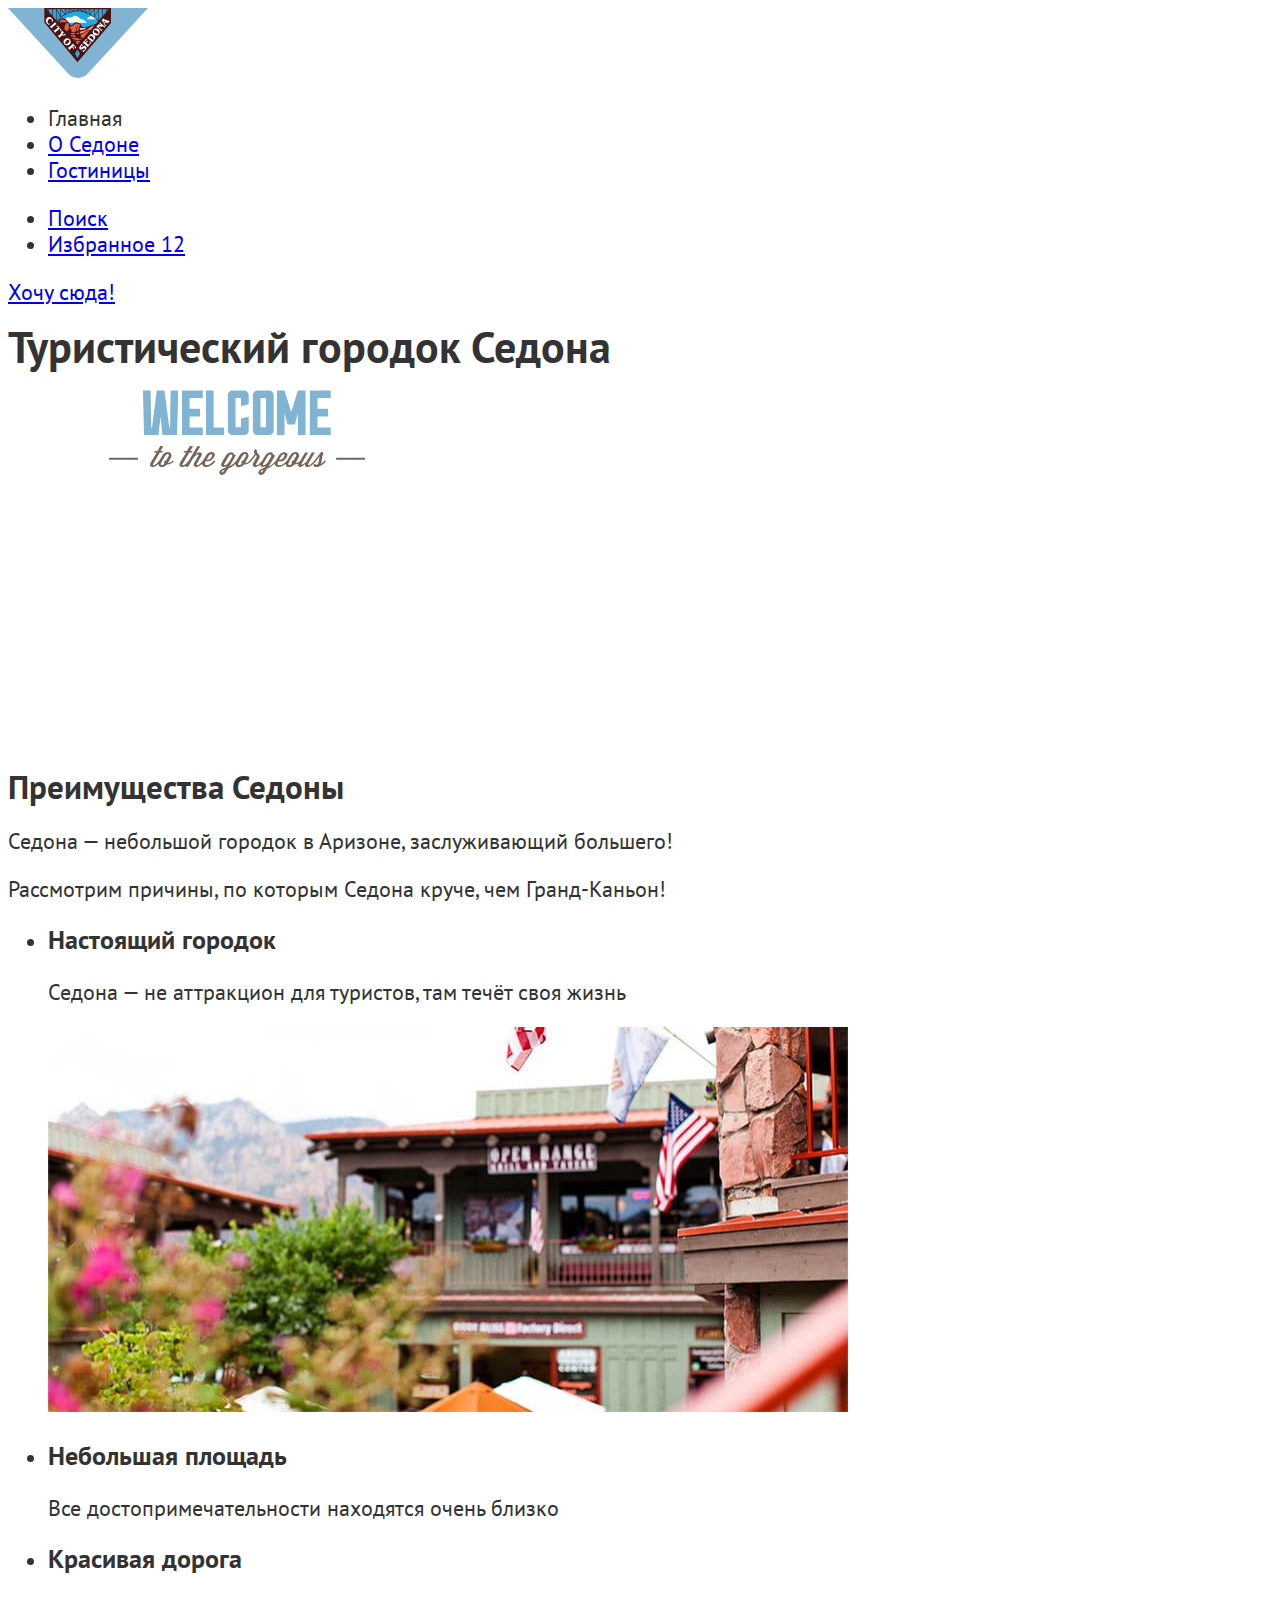
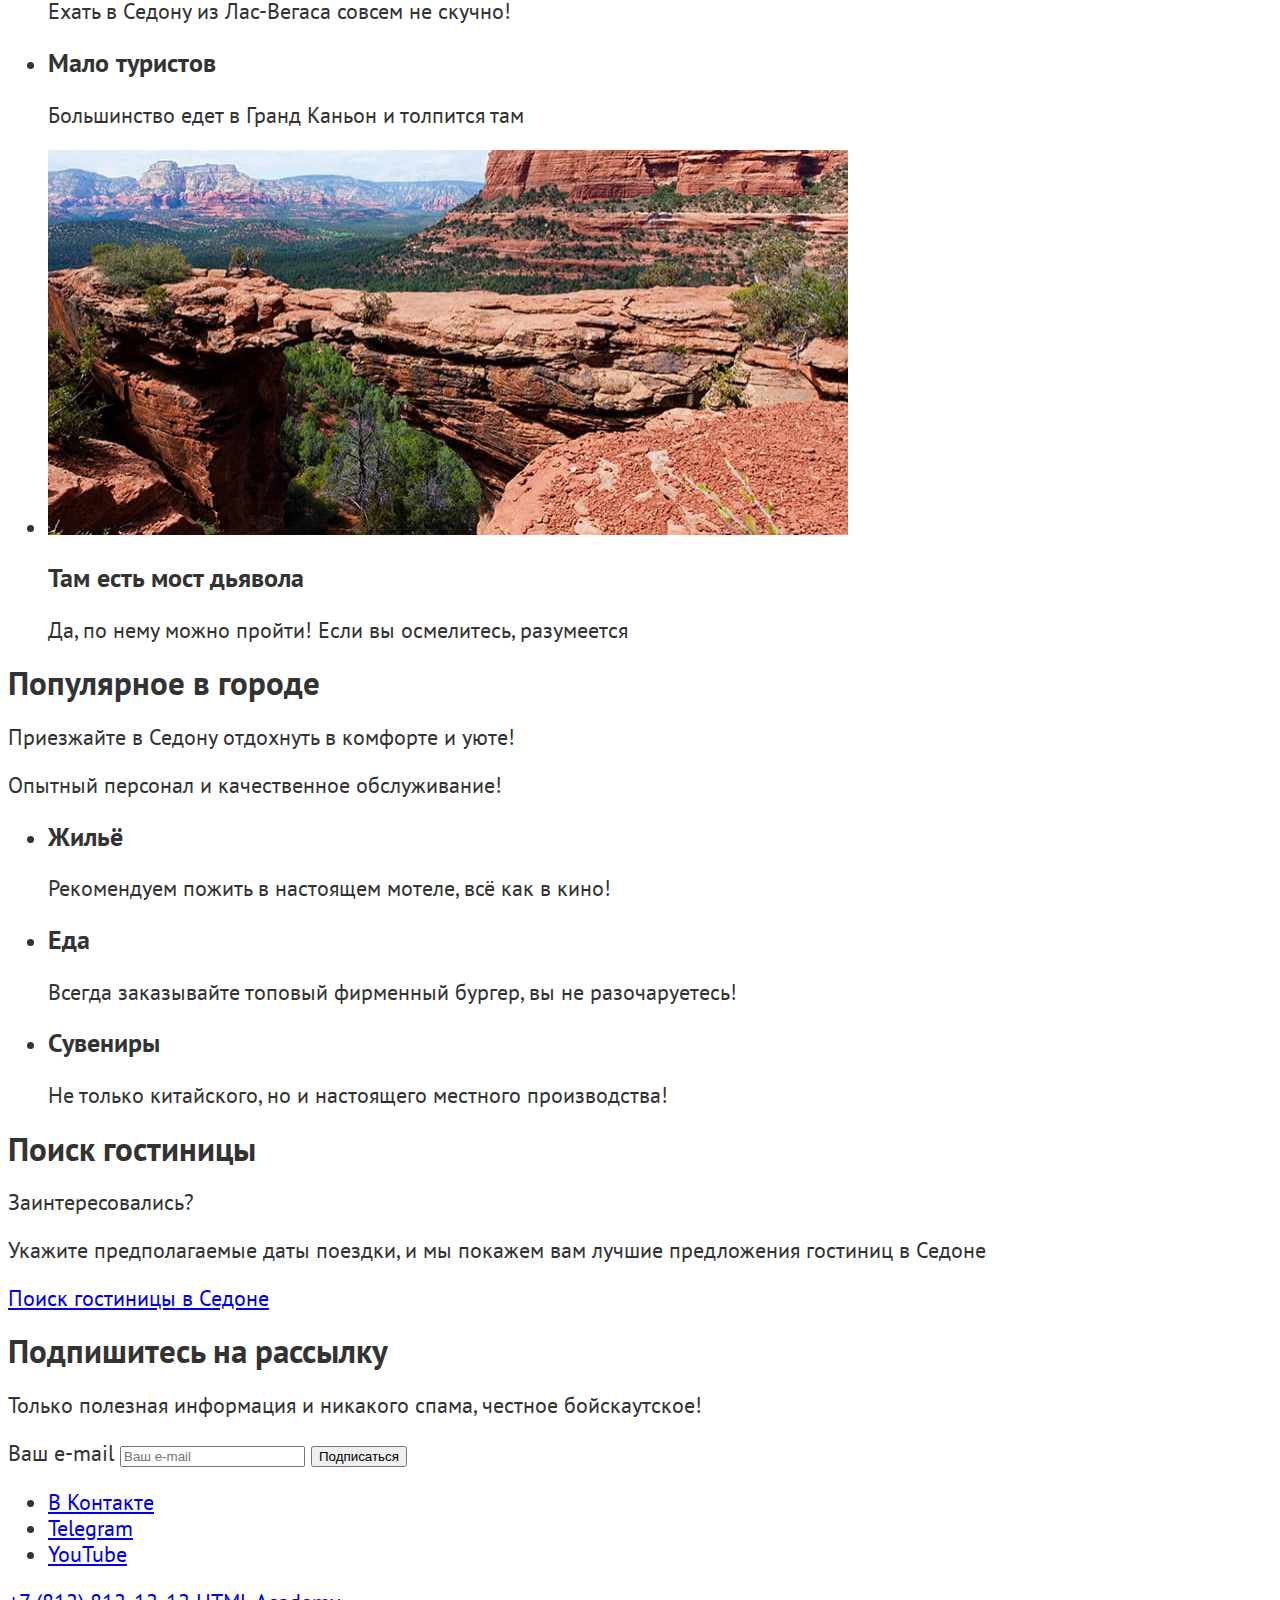
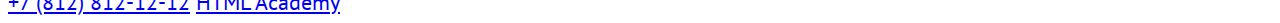
==== index.html @ d3f9f0aa "Добавляет к ссылкам aria-current" ====
<!DOCTYPE html>
<html lang="ru">

  <head>
    <meta charset="utf-8">
    <title>HTML Academy: Седона</title>
    <link rel="stylesheet" href="styles/style.css">
  </head>

  <body>
    <header class="page-header" data-test="header">
      <nav class="navigation">
        <a class="logo" href="#" aria-current="page">
          <img class="logo-img" src="images/logo.svg" width="140" height="70" alt="Логотип города Седона">
        </a>
        <ul class="navigation-list">
          <li class="navigation-item">
            <a class="navigation-link navigation-link-current">Главная</a>
          </li>
          <li class="navigation-item">
            <a class="navigation-link" href="about-sedona.html">О Седоне</a>
          </li>
          <li class="navigation-item">
            <a class="navigation-link" href="catalog.html">Гостиницы</a>
          </li>
        </ul>
        <ul class="navigation-list navigation-user">
          <li class="navigation-item">
            <a class="navigation-link" href="#">
              <span class="visually-hidden">Поиск</span>
            </a>
          </li>
          <li class="navigation-item">
            <a class="navigation-link" href="#">
              <span class="visually-hidden">Избранное</span>
              <span class="navigation-link-counter">12</span>
            </a>
          </li>
        </ul>

        <a class="navigation-btn btn" href="#">Хочу сюда!</a>


      </nav>
    </header>
    <main class="main-index" data-test="main">
      <h1 class="visually-hidden">Туристический городок Седона</h1>
      <img class="promo" src="images/welcome.svg" data-test="hero" alt="Welcome to the gorgeous Sedona. Because the Great Canyon sucks!">
      <section class="advantages" data-test="advantages">
        <h2 class="visually-hidden">Преимущества Седоны</h2>
        <p class="section-title">Седона — небольшой городок в Аризоне,
          заслуживающий большего!</p>
        <p class="section-description">Рассмотрим причины, по которым Седона круче, чем Гранд-Каньон!</p>
        <ul class="advantages-list">
          <li class="advantages-item">
            <h3 class="advantages-title">Настоящий городок</h3>
            <p class="advantages-description">Седона — не аттракцион для туристов, там течёт своя жизнь</p>
            <img class="advantages-img" src="images/content/real-city.jpg" width="800" height="385" alt="Домики города">
          </li>
          <li class="advantages-item">
            <h3 class="advantages-title">Небольшая
              площадь</h3>
            <p class="advantages-description">Все достопримечательности находятся очень близко</p>
          </li>
          <li class="advantages-item">
            <h3 class="advantages-title">Красивая
              дорога</h3>
            <p class="advantages-description">Ехать в Седону из Лас-Вегаса совсем не скучно!</p>
          </li>
          <li class="advantages-item">
            <h3 class="advantages-title">Мало
              туристов</h3>
            <p class="advantages-description">Большинство едет в Гранд Каньон и толпится там</p>
          </li>
          <li class="advantages-item">
            <img class="advantages-img" src="images/content/devil-bridge.jpg" width="800" height="385" alt="Мост дьявола">
            <h3 class="advantages-title">Там есть
              мост дьявола</h3>
            <p class="advantages-description">Да, по нему можно пройти! Если вы осмелитесь, разумеется</p>
          </li>
        </ul>

        <h2 class="visually-hidden">Популярное в городе</h2>
        <p class="section-title">Приезжайте в Седону отдохнуть в комфорте и уюте!</p>
        <p class="section-description">Опытный персонал и качественное обслуживание!</p>

        <ul class="advantages-list popular-advantages-list">
          <li class="popular-advantages-item">
            <h3 class="advantages-title">Жильё</h3>
            <p class="advantages-description">Рекомендуем пожить в настоящем мотеле, всё как в кино!</p>
          </li>
          <li class="popular-advantages-item">
            <h3 class="advantages-title">Еда</h3>
            <p class="advantages-description">Всегда заказывайте топовый фирменный бургер, вы не разочаруетесь!</p>
          </li>
          <li class="popular-advantages-item">
            <h3 class="advantages-title">Сувениры</h3>
            <p class="advantages-description">Не только китайского, но и настоящего местного производства!</p>
          </li>
        </ul>
      </section>
      <section class="search" data-test="search">
        <h2 class="visually-hidden">Поиск гостиницы</h2>
        <p class="section-title">Заинтересовались?</p>
        <p class="section-description">Укажите предполагаемые даты поездки, и мы покажем вам лучшие предложения гостиниц
          в Седоне</p>
        <a class="search-btn btn" href="#">Поиск гостиницы в Седоне</a>
      </section>
      <section class="subscription" data-test="subscribe">
        <h2 class="section-title">Подпишитесь на рассылку</h2>
        <p class="section-description">Только полезная информация и никакого спама, честное бойскаутское!</p>
        <form class="subscription-form" action="https://echo.htmlacademy.ru/" method="post">
          <label class="subscription-field">
            <span class="visually-hidden">Ваш e-mail</span>
            <input class="subscription-input" type="email" name="email" placeholder="Ваш e-mail">
          </label>
          <button class="subscription-btn btn" type="submit">Подписаться</button>
        </form>
      </section>
    </main>
    <footer class="page-footer" data-test="footer">
      <ul class="social-list">
        <li class="social-item">
          <a class="social-link social-link-vk" href="https://vk.com/htmlacademy">
            <span class="visually-hidden">В Контакте</span>
          </a>
        </li>
        <li class="social-item">
          <a class="social-link social-link-tg" href="https://t.me/htmlacademy">
            <span class="visually-hidden">Telegram</span>
          </a>
        </li>
        <li class="social-item">
          <a class="social-link social-link-yt" href="https://www.youtube.com/user/htmlacademyru">
            <span class="visually-hidden">YouTube</span>
          </a>
        </li>
      </ul>

      <a class="contact" href="tel:+78128121212">+7 (812) 812-12-12</a>

      <a class="copyright" href="https://htmlacademy.ru/">
        <span class="visually-hidden">HTML Academy</span>
      </a>
    </footer>
  </body>

</html>
---- styles/style.css ----
@font-face {
  font-family: PT Sans;
  src: url("../fonts/ptsans-400.woff2") format("woff2");
  font-weight: 400;
  font-style: normal;
  font-display: swap;
}

@font-face {
  font-family: PT Sans;
  src: url("../fonts/ptsans-700.woff2") format("woff2");
  font-weight: 700;
  font-style: normal;
  font-display: swap;
}

body {
  font-family: "PT Sans", "Arial", sans-serif;
  font-size: 22px;
  line-height: 26px;
  font-weight: 400;
  color: #333333;
  background-color: #ffffff;
}
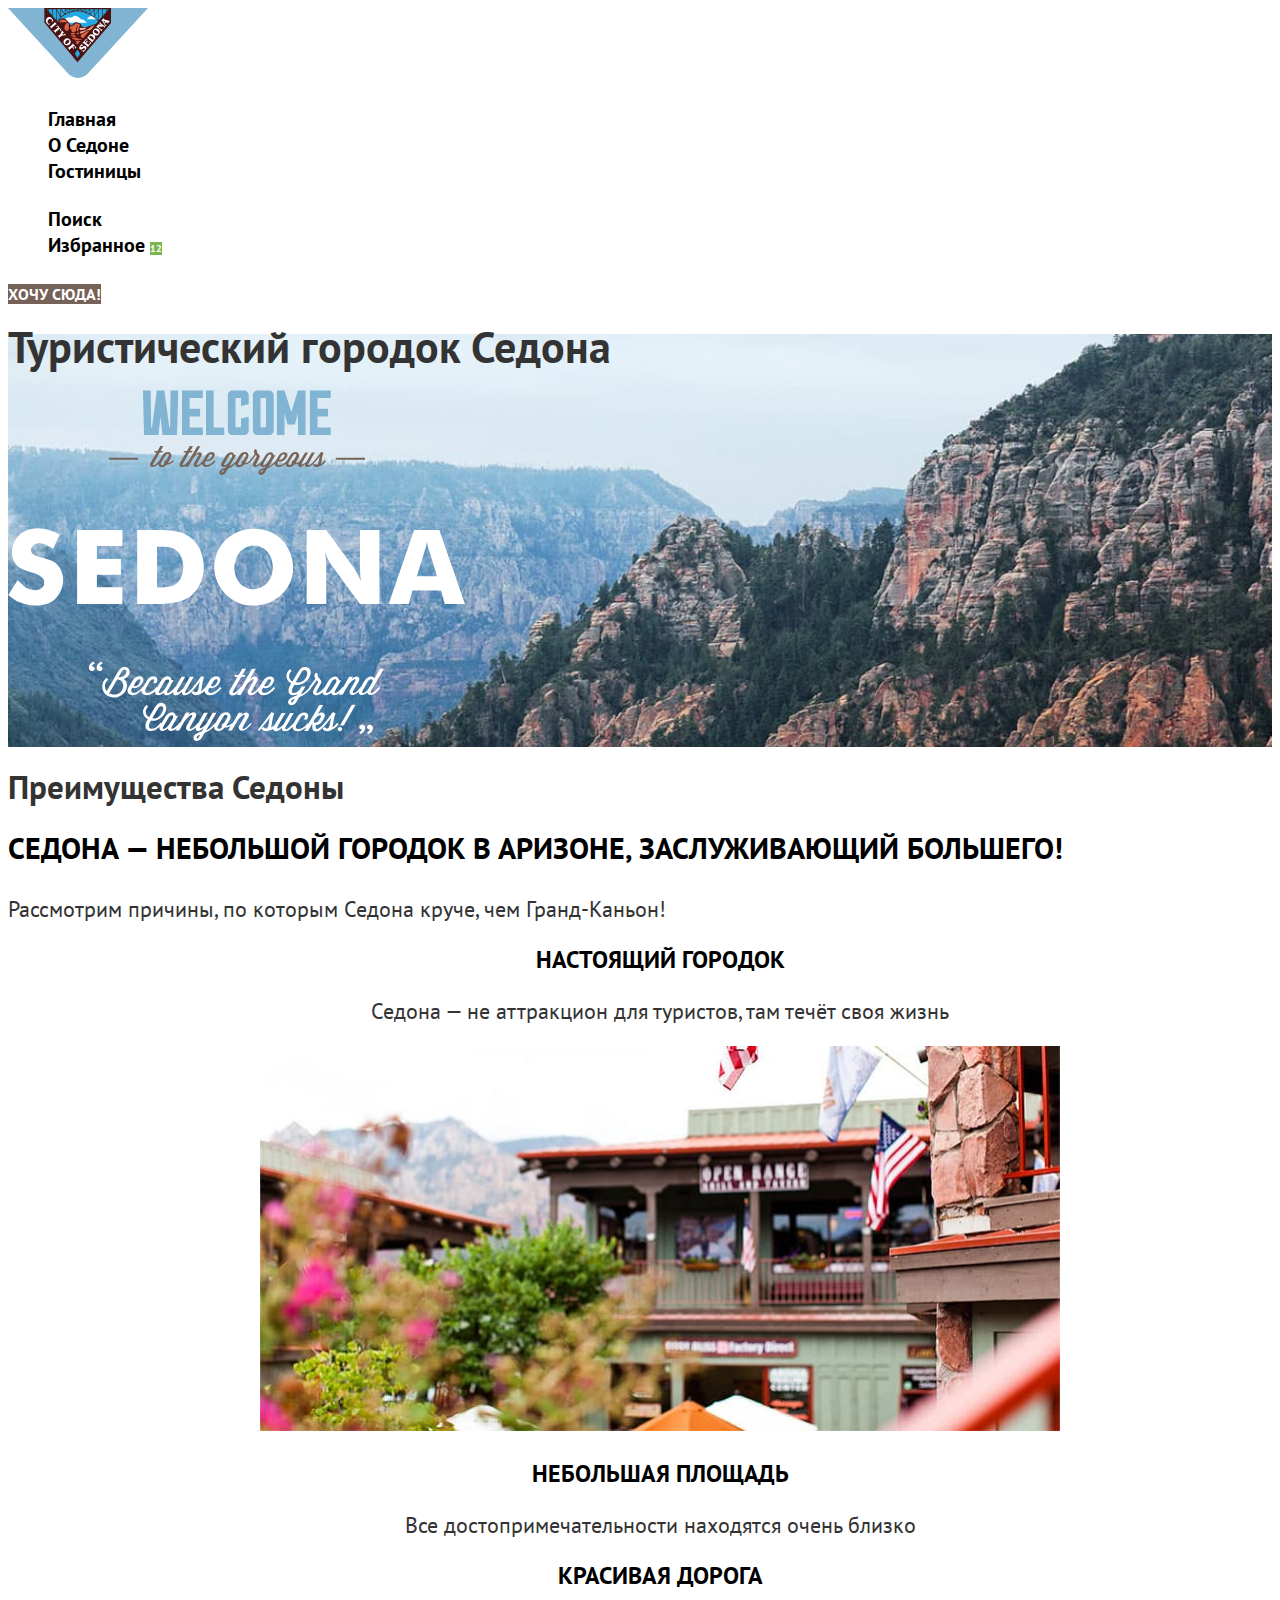
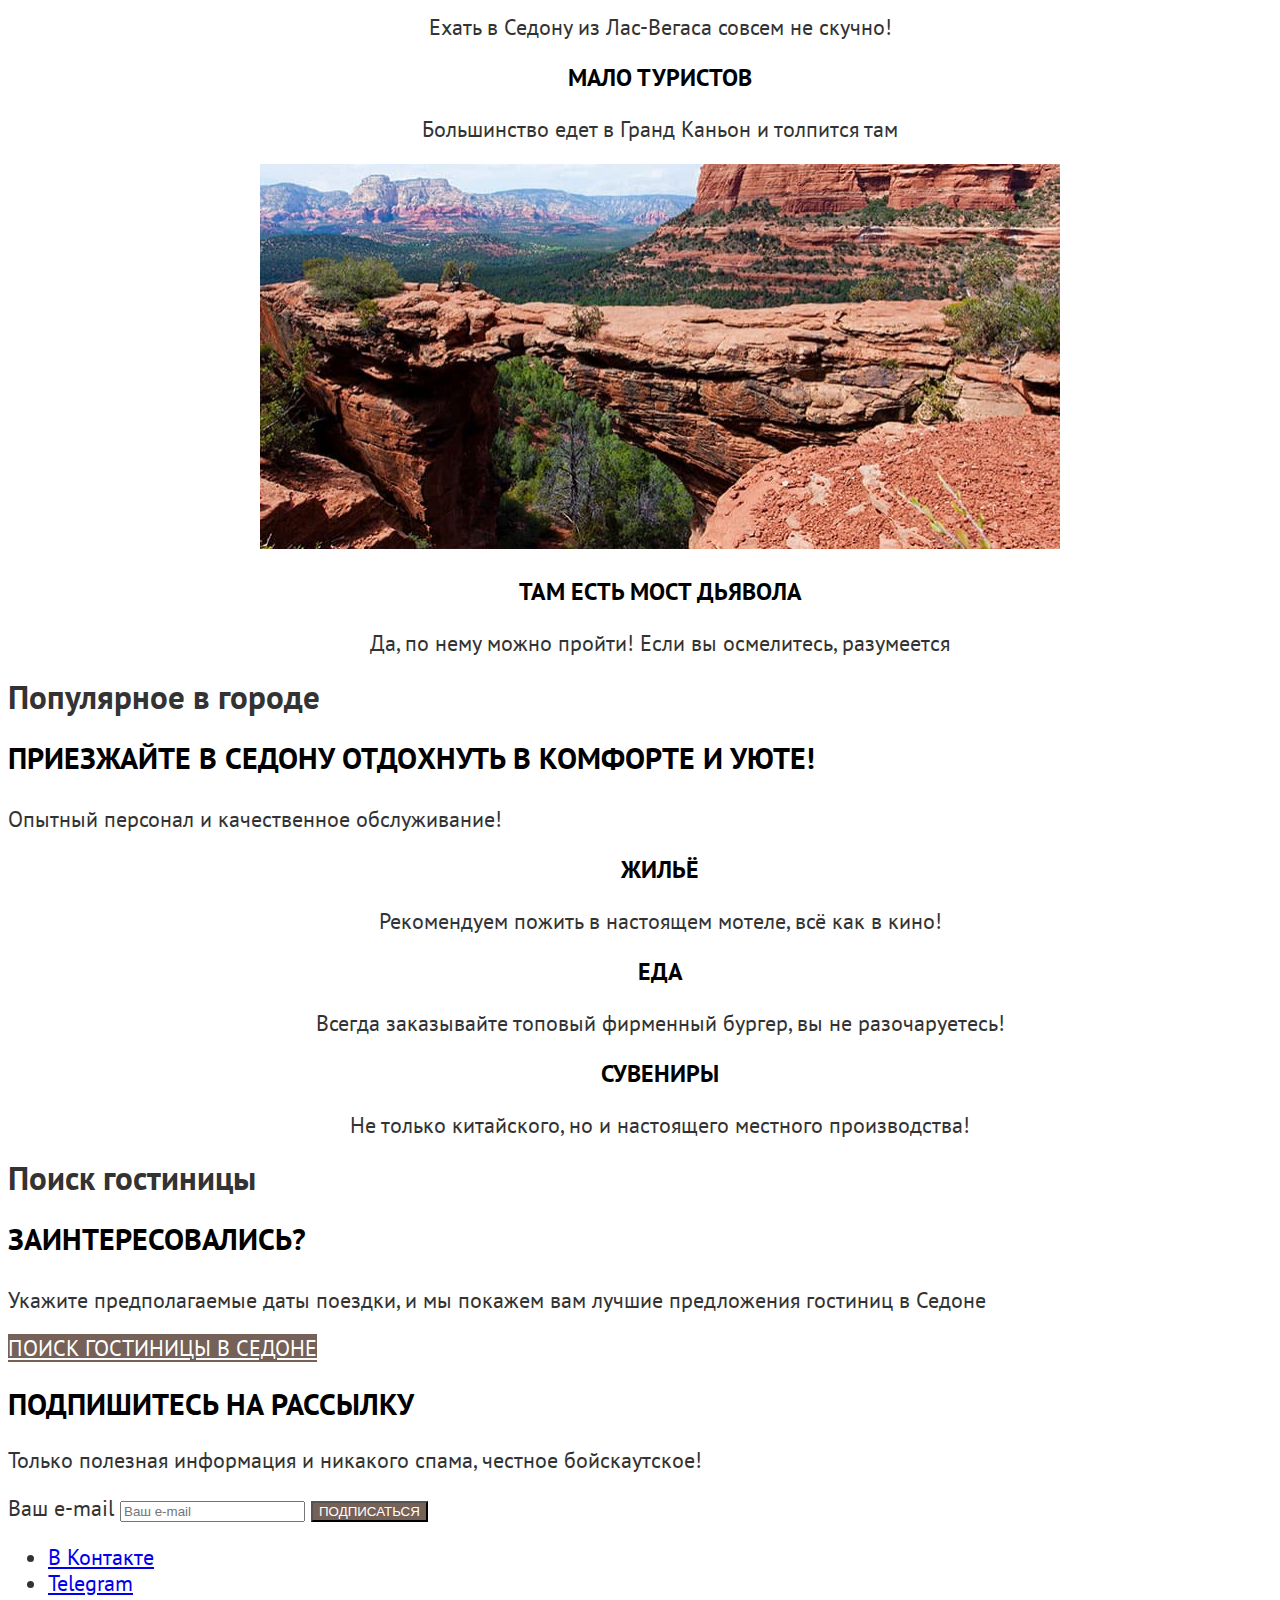
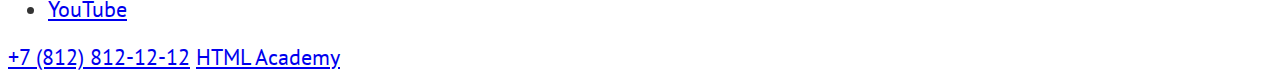
==== commit 97fdd4b1: "Базовая стилизация хэдэра, промо и заголовков" ====
--- a/index.html
+++ b/index.html
@@ -44,8 +44,10 @@
       </nav>
     </header>
     <main class="main-index" data-test="main">
-      <h1 class="visually-hidden">Туристический городок Седона</h1>
-      <img class="promo" src="images/welcome.svg" data-test="hero" alt="Welcome to the gorgeous Sedona. Because the Great Canyon sucks!">
+      <section class="promo">
+        <h1 class="visually-hidden">Туристический городок Седона</h1>
+        <img class="promo-img" src="images/welcome.svg" data-test="hero" alt="Welcome to the gorgeous Sedona. Because the Great Canyon sucks!">
+      </section>
       <section class="advantages" data-test="advantages">
         <h2 class="visually-hidden">Преимущества Седоны</h2>
         <p class="section-title">Седона — небольшой городок в Аризоне,
--- a/styles/style.css
+++ b/styles/style.css
@@ -15,10 +15,79 @@
 }
 
 body {
-  font-family: "PT Sans", "Arial", sans-serif;
+  font-family: "PT Sans", sans-serif;
   font-size: 22px;
   line-height: 26px;
   font-weight: 400;
   color: #333333;
   background-color: #ffffff;
 }
+
+.page-header {
+  color: #000000;
+  background-color: #ffffff;
+}
+
+.navigation-list {
+  list-style: none;
+}
+
+.navigation-link {
+  font-family: inherit;
+  font-size: 20px;
+  font-weight: 700;
+  line-height: 24px;
+  color: #000000;
+  text-decoration: none;
+  text-align: center;
+}
+
+.navigation-link-counter {
+  font-size: 10px;
+  text-align: center;
+  line-height: 10px;
+  color: #ffffff;
+  background-color: #7DB54F;
+}
+
+.btn {
+  color: #ffffff;
+  background-color: #756157;
+  text-transform: uppercase;
+  text-align: center;
+}
+
+.navigation-btn {
+  font-size: 16px;
+  font-weight: 700;
+  line-height: 20px;
+  text-decoration: none;
+}
+
+.promo {
+  background-image: url(../images/background/promo.jpg);
+  background-color: #65b0e1;
+  background-size: cover;
+  background-repeat: no-repeat;
+}
+
+.section-title {
+  font-size: 30px;
+  font-weight: 700;
+  line-height: 36px;
+  color: #000000;
+  text-transform: uppercase;
+}
+
+.advantages-list {
+  text-align: center;
+  list-style: none;
+}
+
+.advantages-title {
+  font-size: 24px;
+  font-weight: 700;
+  line-height: 28px;
+  text-transform: uppercase;
+  color: #000000;
+}
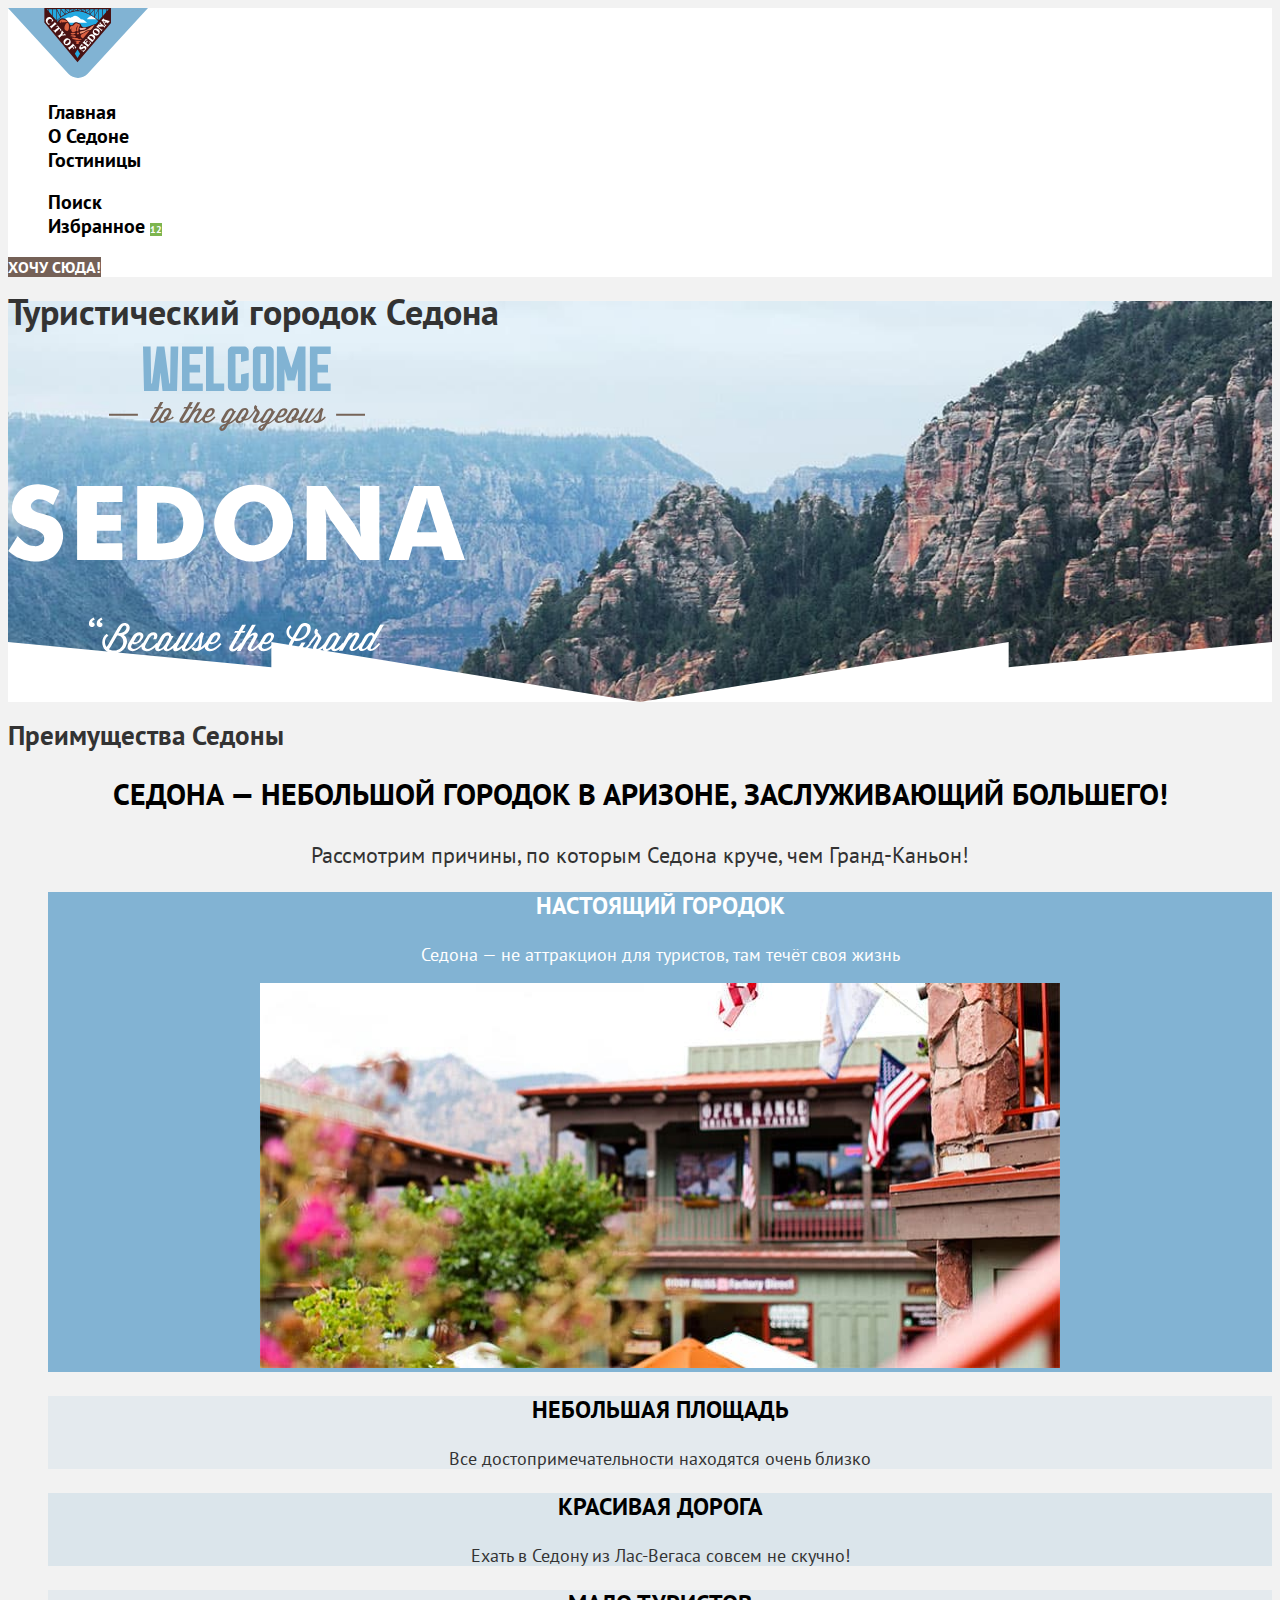
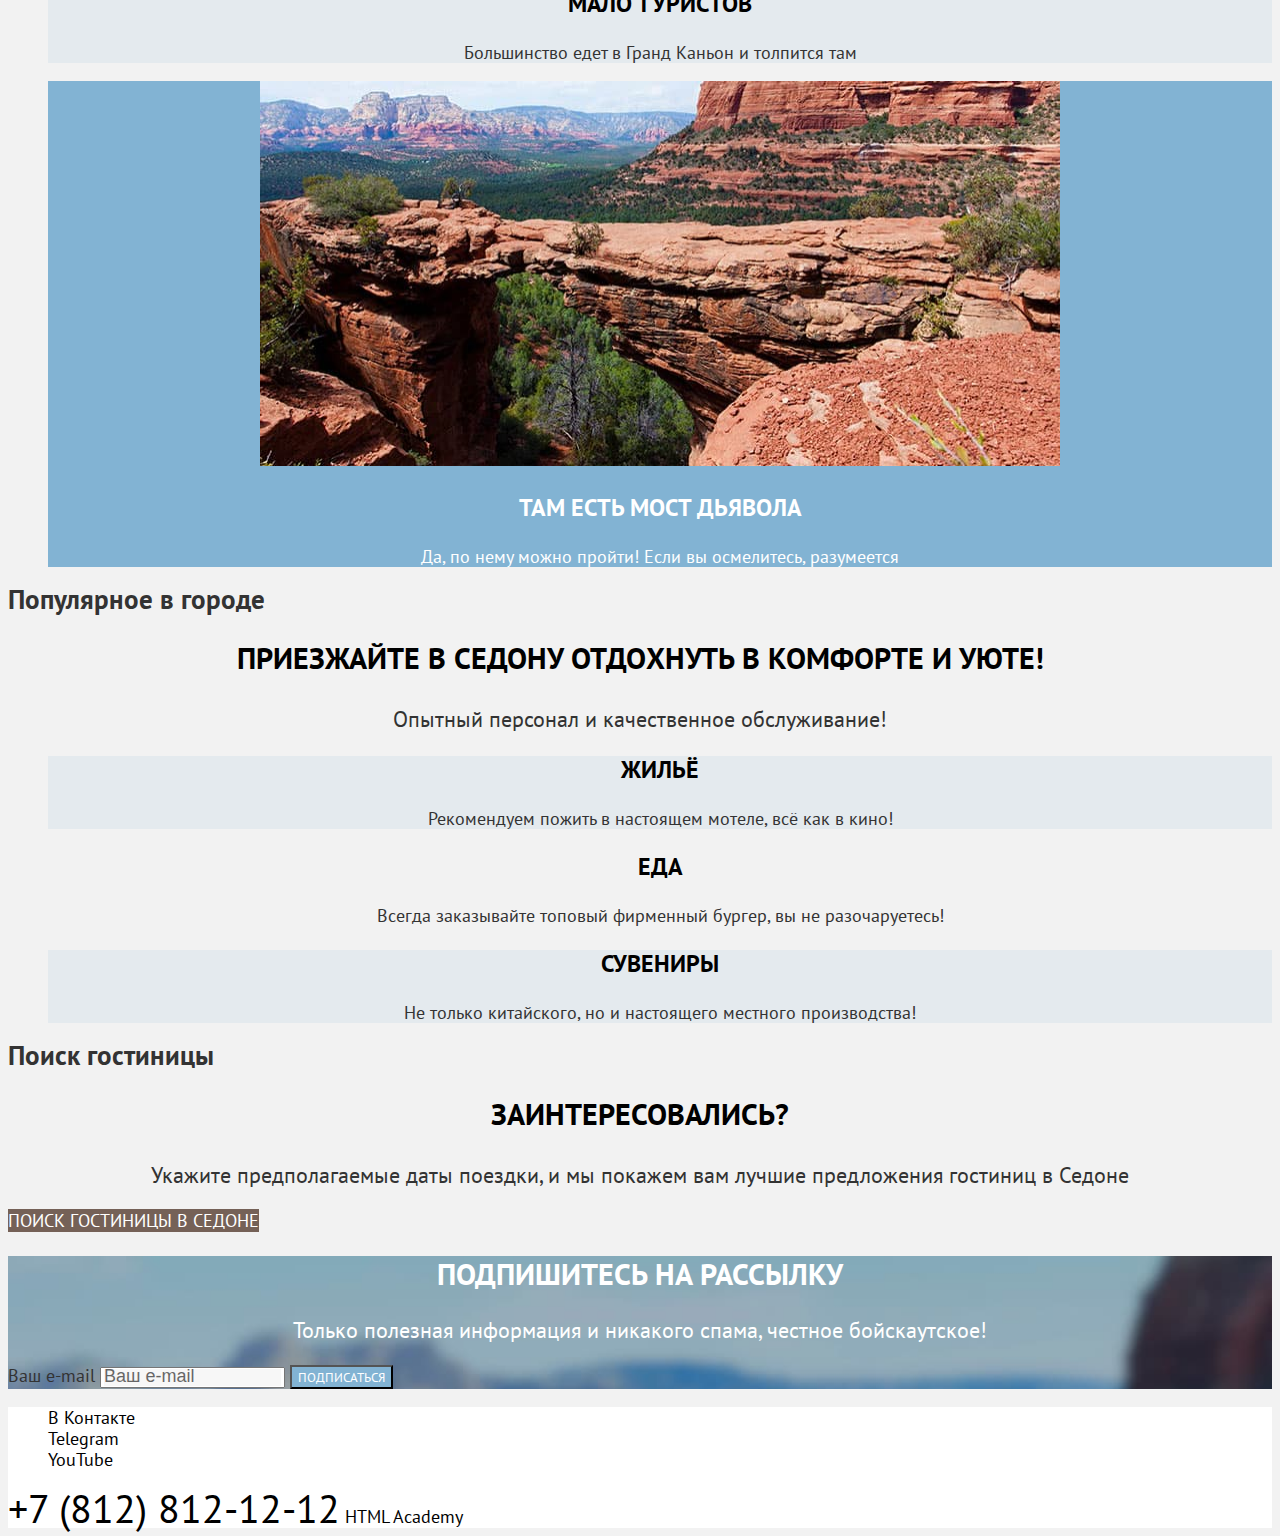
==== commit 2964c023: "Исправляет ошибки базовой стилизации" ====
--- a/index.html
+++ b/index.html
@@ -4,6 +4,7 @@
   <head>
     <meta charset="utf-8">
     <title>HTML Academy: Седона</title>
+    <link rel="stylesheet" href="styles/normalize.css">
     <link rel="stylesheet" href="styles/style.css">
   </head>
 
@@ -44,9 +45,10 @@
       </nav>
     </header>
     <main class="main-index" data-test="main">
-      <section class="promo">
+      <section class="promo" data-test="hero">
         <h1 class="visually-hidden">Туристический городок Седона</h1>
-        <img class="promo-img" src="images/welcome.svg" data-test="hero" alt="Welcome to the gorgeous Sedona. Because the Great Canyon sucks!">
+        <img class="promo-img" src="images/welcome.svg" data-test="hero"
+          alt="Welcome to the gorgeous Sedona. Because the Great Canyon sucks!">
       </section>
       <section class="advantages" data-test="advantages">
         <h2 class="visually-hidden">Преимущества Седоны</h2>
@@ -54,28 +56,29 @@
           заслуживающий большего!</p>
         <p class="section-description">Рассмотрим причины, по которым Седона круче, чем Гранд-Каньон!</p>
         <ul class="advantages-list">
-          <li class="advantages-item">
+          <li class="advantages-item advantages-item--accent">
             <h3 class="advantages-title">Настоящий городок</h3>
             <p class="advantages-description">Седона — не аттракцион для туристов, там течёт своя жизнь</p>
             <img class="advantages-img" src="images/content/real-city.jpg" width="800" height="385" alt="Домики города">
           </li>
-          <li class="advantages-item">
+          <li class="advantages-item advantages-item--regular">
             <h3 class="advantages-title">Небольшая
               площадь</h3>
             <p class="advantages-description">Все достопримечательности находятся очень близко</p>
           </li>
-          <li class="advantages-item">
+          <li class="advantages-item advantages-item--regular">
             <h3 class="advantages-title">Красивая
               дорога</h3>
             <p class="advantages-description">Ехать в Седону из Лас-Вегаса совсем не скучно!</p>
           </li>
-          <li class="advantages-item">
+          <li class="advantages-item advantages-item--regular">
             <h3 class="advantages-title">Мало
               туристов</h3>
             <p class="advantages-description">Большинство едет в Гранд Каньон и толпится там</p>
           </li>
-          <li class="advantages-item">
-            <img class="advantages-img" src="images/content/devil-bridge.jpg" width="800" height="385" alt="Мост дьявола">
+          <li class="advantages-item advantages-item--accent">
+            <img class="advantages-img" src="images/content/devil-bridge.jpg" width="800" height="385"
+              alt="Мост дьявола">
             <h3 class="advantages-title">Там есть
               мост дьявола</h3>
             <p class="advantages-description">Да, по нему можно пройти! Если вы осмелитесь, разумеется</p>
@@ -108,7 +111,7 @@
           в Седоне</p>
         <a class="search-btn btn" href="#">Поиск гостиницы в Седоне</a>
       </section>
-      <section class="subscription" data-test="subscribe">
+      <section class="subscription subscription-special" data-test="subscribe">
         <h2 class="section-title">Подпишитесь на рассылку</h2>
         <p class="section-description">Только полезная информация и никакого спама, честное бойскаутское!</p>
         <form class="subscription-form" action="https://echo.htmlacademy.ru/" method="post">
--- a/styles/style.css
+++ b/styles/style.css
@@ -16,12 +16,14 @@
 
 body {
   font-family: "PT Sans", sans-serif;
-  font-size: 22px;
-  line-height: 26px;
+  font-size: 18px;
+  line-height: 21px;
   font-weight: 400;
   color: #333333;
-  background-color: #ffffff;
-}
+  background-color: #F2F2F2;
+}
+
+/*Header*/
 
 .page-header {
   color: #000000;
@@ -55,6 +57,8 @@
   background-color: #756157;
   text-transform: uppercase;
   text-align: center;
+  text-decoration: none;
+  font-family: inherit;
 }
 
 .navigation-btn {
@@ -64,30 +68,244 @@
   text-decoration: none;
 }
 
+/*Promo*/
+
 .promo {
-  background-image: url(../images/background/promo.jpg);
+  background-image: url("../images/background/divider.svg"), url("../images/background/promo.jpg");
+  background-color: #65b0e1;
+  background-size: 100% auto, cover;
+  background-repeat: no-repeat;
+  background-position: left bottom, left top;
+}
+
+/*Advantages*/
+
+.section-title {
+  font-size: 30px;
+  font-weight: 700;
+  line-height: 36px;
+  color: #000000;
+  text-transform: uppercase;
+  text-align: center;
+}
+
+.section-description {
+  text-align: center;
+  font-size: 22px;
+  line-height: 26px;
+}
+
+.advantages-list {
+  text-align: center;
+  list-style: none;
+}
+
+.advantages-title {
+  font-size: 24px;
+  font-weight: 700;
+  line-height: 28px;
+  text-transform: uppercase;
+  color: #000000;
+}
+
+.advantages-item--accent .advantages-title {
+  color: #ffffff;
+}
+
+.advantages-item--accent {
+  color: #ffffff;
+  background-color: #82B3D3;
+}
+
+.advantages-item--regular:nth-child(odd) {
+  background-color: rgba(131, 179, 211, 0.20);
+}
+
+.advantages-item--regular:nth-child(even) {
+  background-color: rgba(131, 179, 211, 0.12);
+}
+
+.popular-advantages-item:nth-child(odd) {
+  background-color: rgba(131, 179, 211, 0.12);
+}
+
+/*Search*/
+
+
+
+/*Subscription*/
+
+.subscription {
+  background-color: #ffffff;
+}
+
+.subscription-input::placeholder {
+  font-size: 18px;
+  line-height: 24px;
+  color: #000000;
+  opacity: 0.6;
+  background-color: #F2F2F2;
+}
+
+.subscription-btn {
+  background-color: #82B3D3;
+}
+
+
+/*Footer*/
+
+.page-footer {
+  background-color: #ffffff;
+}
+
+.social-list {
+  list-style: none;
+}
+
+.page-footer a {
+  text-decoration: none;
+  color: #000000;
+}
+
+.contact {
+  font-size: 40px;
+  line-height: 40px;
+  text-transform: uppercase;
+}
+
+
+/*Catalog*/
+
+/*Filter*/
+
+.inner-wrapper {
+  background-image: url("../images/background/filter.jpg");
+  background-repeat: no-repeat;
+  background-size: cover;
+  background-color: #65b0e1;
+  background-position: left top;
+}
+
+.inner-header {
+  color: #ffffff;
+}
+
+.breadcrumbs {
+  list-style: none;
+}
+
+.breadcrumbs-link {
+  text-decoration: none;
+  color: inherit;
+  font-size: 16px;
+  line-height: 21px;
+}
+
+.filter-list {
+  list-style: none;
+  color: #ffffff;
+  font-size: 18px;
+  line-height: 23px;
+}
+
+.filter-group-title {
+  color: #ffffff;
+  font-size: 20px;
+  font-weight: 700;
+  line-height: 24px;
+  text-transform: capitalize;
+}
+
+.submit-btn {
+  background-color: #82B3D3;
+}
+
+.reset-btn {
+  background-color: transparent;
+}
+
+.catalog-select-control {
+  font-size: 18px;
+  line-height: 21px;
+  color: #333333;
+  background-color: #ffffff;
+  font-family: inherit;
+}
+
+.catalog-view {
+  list-style: none;
+}
+
+.catalog-list {
+  list-style: none;
+}
+
+/*Card*/
+
+.card-link {
+  text-decoration: none;
+  color: #000000;
+  font-size: 24px;
+  font-weight: 700;
+  line-height: 28px;
+}
+
+.card-btn-favorite {
+  background-color: #82B3D3;
+}
+
+.card-btn-chosen {
+  background-color: #7DB54F;
+}
+
+.card-rate {
+  font-size: 16px;
+  font-weight: 400;
+  line-height: 20px;
+  text-transform: uppercase;
+  background-color: #F2F2F2;
+}
+
+/*Pagination*/
+
+.pagination {
+  list-style: none;
+}
+
+.pagination-link {
+  text-decoration: none;
+  color: #ffffff;
+  background-color: #82B3D3;
+  font-size: 20px;
+  font-weight: 700;
+  line-height: 36px;
+  text-transform: uppercase;
+}
+
+.pagination-link-current {
+  color: #000000;
+  background-color: #F2F2F2;
+}
+
+.pagination-link-more {
+  color: #000000;
+  background-color: transparent;
+}
+
+/*Subscription Special*/
+
+.subscription-special {
+  background-image: url("../images/background/subscribe.jpg");
   background-color: #65b0e1;
   background-size: cover;
   background-repeat: no-repeat;
-}
-
-.section-title {
-  font-size: 30px;
-  font-weight: 700;
-  line-height: 36px;
-  color: #000000;
-  text-transform: uppercase;
-}
-
-.advantages-list {
-  text-align: center;
-  list-style: none;
-}
-
-.advantages-title {
-  font-size: 24px;
-  font-weight: 700;
-  line-height: 28px;
-  text-transform: uppercase;
-  color: #000000;
-}
+  background-position: left top;
+}
+
+.subscription-special .section-title {
+  color: #ffffff;
+}
+
+.subscription-special .section-description {
+  color: #ffffff;
+}
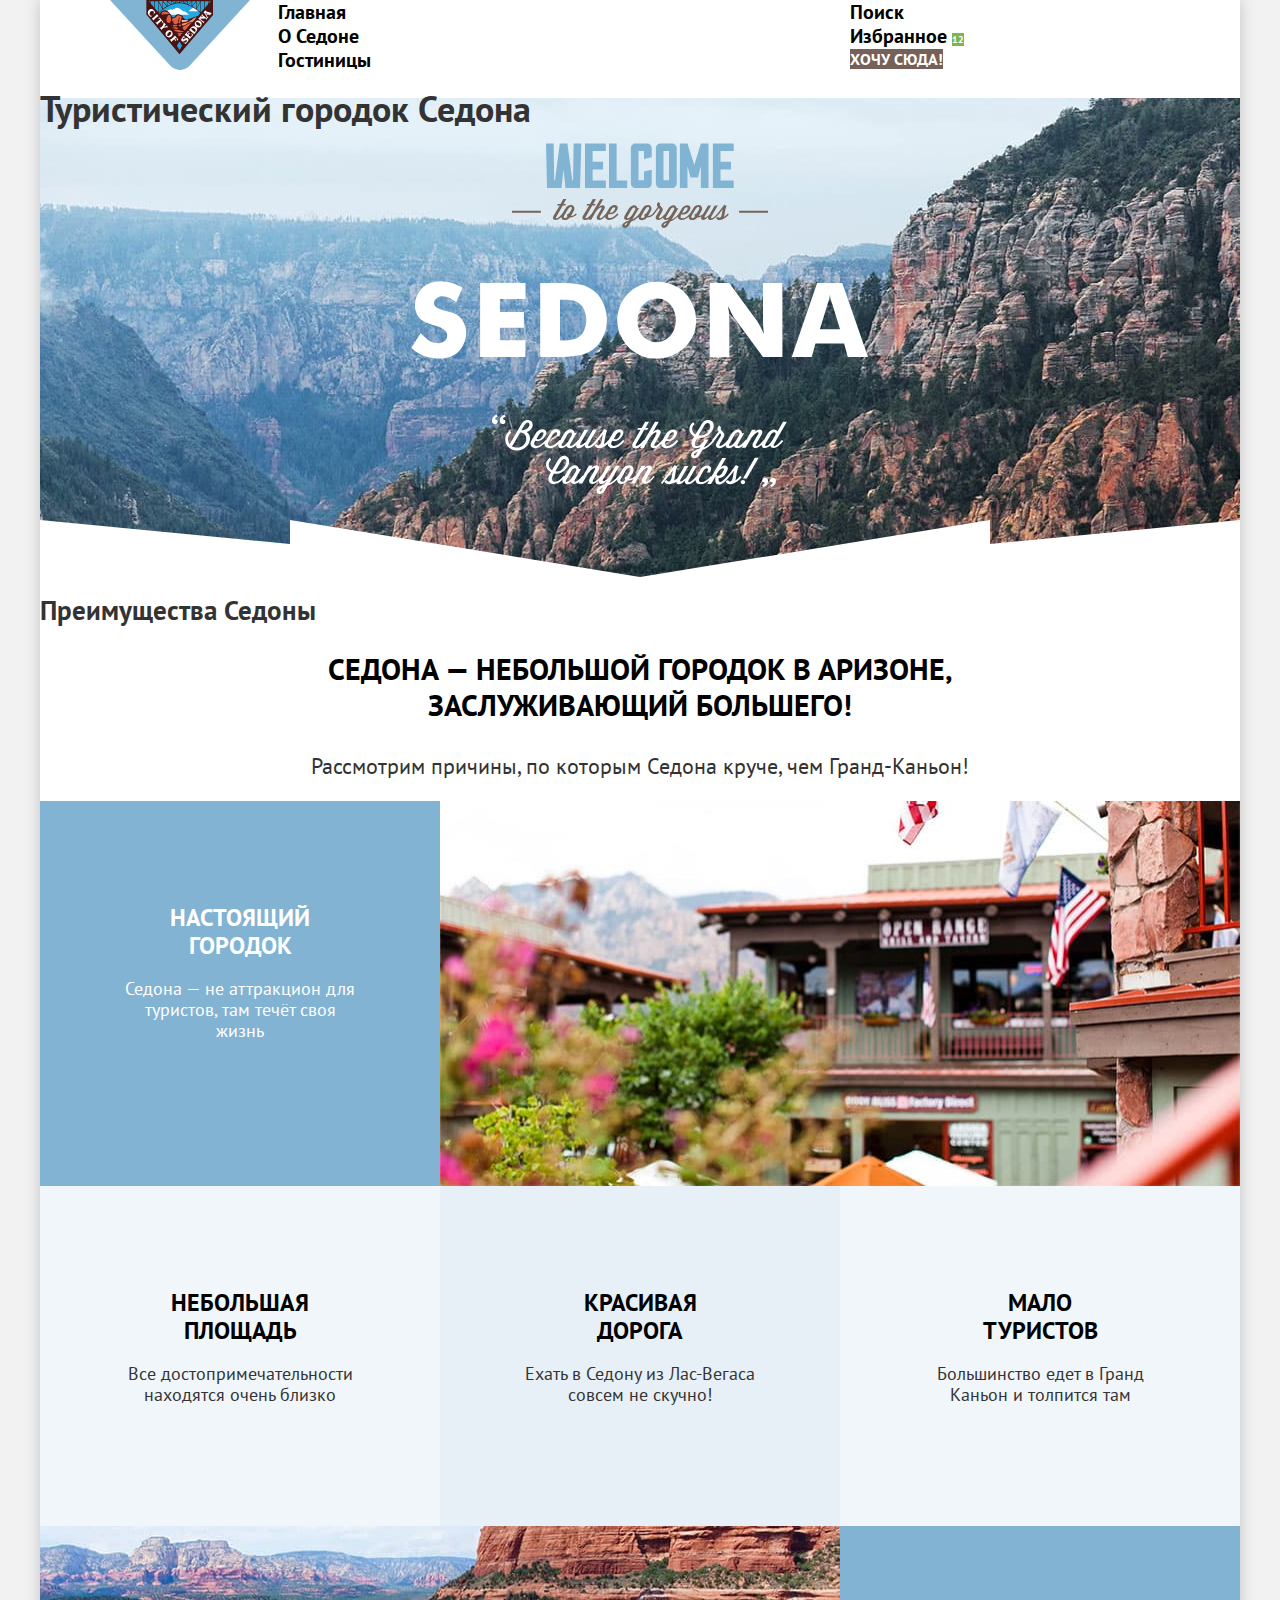
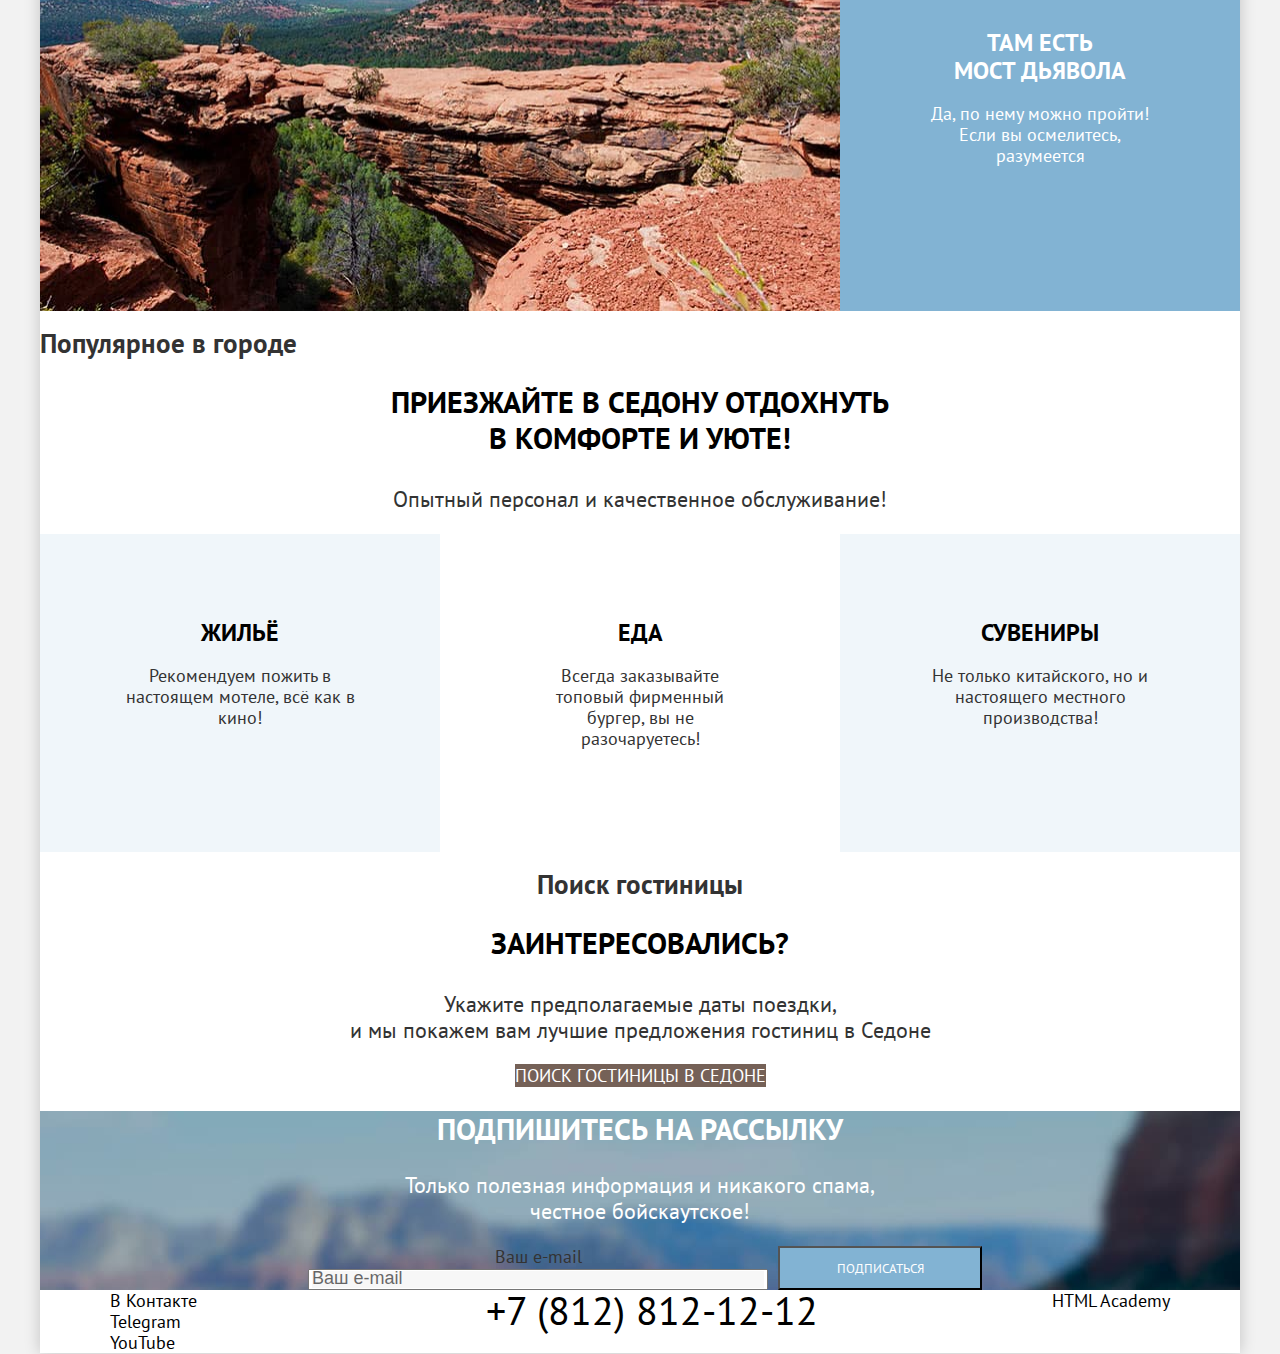
==== commit 369d15cc: "Добавляет обертку для страницы каталога" ====
--- a/index.html
+++ b/index.html
@@ -4,11 +4,11 @@
   <head>
     <meta charset="utf-8">
     <title>HTML Academy: Седона</title>
-    <link rel="stylesheet" href="styles/normalize.css">
     <link rel="stylesheet" href="styles/style.css">
   </head>
 
   <body>
+
     <header class="page-header" data-test="header">
       <nav class="navigation">
         <a class="logo" href="#" aria-current="page">
@@ -37,14 +37,13 @@
               <span class="navigation-link-counter">12</span>
             </a>
           </li>
+          <li class="navigation-item">
+            <a class="navigation-btn btn" href="#">Хочу сюда!</a>
+          </li>
         </ul>
-
-        <a class="navigation-btn btn" href="#">Хочу сюда!</a>
-
-
       </nav>
     </header>
-    <main class="main-index" data-test="main">
+    <main class="main-index main-container" data-test="main">
       <section class="promo" data-test="hero">
         <h1 class="visually-hidden">Туристический городок Седона</h1>
         <img class="promo-img" src="images/welcome.svg" data-test="hero"
@@ -52,13 +51,14 @@
       </section>
       <section class="advantages" data-test="advantages">
         <h2 class="visually-hidden">Преимущества Седоны</h2>
-        <p class="section-title">Седона — небольшой городок в Аризоне,
-          заслуживающий большего!</p>
+        <p class="section-title">Седона — небольшой городок в Аризоне,<br> заслуживающий большего!</p>
         <p class="section-description">Рассмотрим причины, по которым Седона круче, чем Гранд-Каньон!</p>
         <ul class="advantages-list">
           <li class="advantages-item advantages-item--accent">
-            <h3 class="advantages-title">Настоящий городок</h3>
-            <p class="advantages-description">Седона — не аттракцион для туристов, там течёт своя жизнь</p>
+            <div class="advantages-item-wrapper">
+              <h3 class="advantages-title">Настоящий городок</h3>
+              <p class="advantages-description">Седона — не аттракцион для туристов, там течёт своя жизнь</p>
+            </div>
             <img class="advantages-img" src="images/content/real-city.jpg" width="800" height="385" alt="Домики города">
           </li>
           <li class="advantages-item advantages-item--regular">
@@ -67,26 +67,28 @@
             <p class="advantages-description">Все достопримечательности находятся очень близко</p>
           </li>
           <li class="advantages-item advantages-item--regular">
-            <h3 class="advantages-title">Красивая
+            <h3 class="advantages-title">Красивая<br>
               дорога</h3>
             <p class="advantages-description">Ехать в Седону из Лас-Вегаса совсем не скучно!</p>
           </li>
           <li class="advantages-item advantages-item--regular">
-            <h3 class="advantages-title">Мало
+            <h3 class="advantages-title">Мало<br>
               туристов</h3>
             <p class="advantages-description">Большинство едет в Гранд Каньон и толпится там</p>
           </li>
           <li class="advantages-item advantages-item--accent">
             <img class="advantages-img" src="images/content/devil-bridge.jpg" width="800" height="385"
               alt="Мост дьявола">
-            <h3 class="advantages-title">Там есть
-              мост дьявола</h3>
-            <p class="advantages-description">Да, по нему можно пройти! Если вы осмелитесь, разумеется</p>
+            <div class="advantages-item-wrapper">
+              <h3 class="advantages-title">Там есть<br>
+                мост дьявола</h3>
+              <p class="advantages-description">Да, по нему можно пройти! Если вы осмелитесь, разумеется</p>
+            </div>
           </li>
         </ul>
 
         <h2 class="visually-hidden">Популярное в городе</h2>
-        <p class="section-title">Приезжайте в Седону отдохнуть в комфорте и уюте!</p>
+        <p class="section-title">Приезжайте в Седону отдохнуть<br> в комфорте и уюте!</p>
         <p class="section-description">Опытный персонал и качественное обслуживание!</p>
 
         <ul class="advantages-list popular-advantages-list">
@@ -107,47 +109,53 @@
       <section class="search" data-test="search">
         <h2 class="visually-hidden">Поиск гостиницы</h2>
         <p class="section-title">Заинтересовались?</p>
-        <p class="section-description">Укажите предполагаемые даты поездки, и мы покажем вам лучшие предложения гостиниц
+        <p class="section-description">Укажите предполагаемые даты поездки,<br> и мы покажем вам лучшие предложения
+          гостиниц
           в Седоне</p>
         <a class="search-btn btn" href="#">Поиск гостиницы в Седоне</a>
       </section>
       <section class="subscription subscription-special" data-test="subscribe">
-        <h2 class="section-title">Подпишитесь на рассылку</h2>
-        <p class="section-description">Только полезная информация и никакого спама, честное бойскаутское!</p>
-        <form class="subscription-form" action="https://echo.htmlacademy.ru/" method="post">
-          <label class="subscription-field">
-            <span class="visually-hidden">Ваш e-mail</span>
-            <input class="subscription-input" type="email" name="email" placeholder="Ваш e-mail">
-          </label>
-          <button class="subscription-btn btn" type="submit">Подписаться</button>
-        </form>
+        <div class="subscription-wrapper">
+          <h2 class="section-title">Подпишитесь на рассылку</h2>
+          <p class="section-description">Только полезная информация и никакого спама, честное бойскаутское!</p>
+          <form class="subscription-form" action="https://echo.htmlacademy.ru/" method="post">
+            <label class="subscription-field">
+              <span class="visually-hidden">Ваш e-mail</span>
+              <input class="subscription-input" type="email" name="email" placeholder="Ваш e-mail">
+            </label>
+            <button class="subscription-btn btn" type="submit">Подписаться</button>
+          </form>
+        </div>
       </section>
     </main>
     <footer class="page-footer" data-test="footer">
-      <ul class="social-list">
-        <li class="social-item">
-          <a class="social-link social-link-vk" href="https://vk.com/htmlacademy">
-            <span class="visually-hidden">В Контакте</span>
-          </a>
-        </li>
-        <li class="social-item">
-          <a class="social-link social-link-tg" href="https://t.me/htmlacademy">
-            <span class="visually-hidden">Telegram</span>
-          </a>
-        </li>
-        <li class="social-item">
-          <a class="social-link social-link-yt" href="https://www.youtube.com/user/htmlacademyru">
-            <span class="visually-hidden">YouTube</span>
-          </a>
-        </li>
-      </ul>
+      <div class="page-footer-wrapper">
+        <ul class="social-list">
+          <li class="social-item">
+            <a class="social-link social-link-vk" href="https://vk.com/htmlacademy">
+              <span class="visually-hidden">В Контакте</span>
+            </a>
+          </li>
+          <li class="social-item">
+            <a class="social-link social-link-tg" href="https://t.me/htmlacademy">
+              <span class="visually-hidden">Telegram</span>
+            </a>
+          </li>
+          <li class="social-item">
+            <a class="social-link social-link-yt" href="https://www.youtube.com/user/htmlacademyru">
+              <span class="visually-hidden">YouTube</span>
+            </a>
+          </li>
+        </ul>
 
-      <a class="contact" href="tel:+78128121212">+7 (812) 812-12-12</a>
+        <a class="contact" href="tel:+78128121212">+7 (812) 812-12-12</a>
 
-      <a class="copyright" href="https://htmlacademy.ru/">
-        <span class="visually-hidden">HTML Academy</span>
-      </a>
+        <a class="copyright" href="https://htmlacademy.ru/">
+          <span class="visually-hidden">HTML Academy</span>
+        </a>
+      </div>
     </footer>
+
   </body>
 
 </html>
--- a/styles/style.css
+++ b/styles/style.css
@@ -14,14 +14,43 @@
   font-display: swap;
 }
 
+html {
+  height: 100%;
+  background-color: #F2F2F2;
+}
+
 body {
+  margin: 0 auto;
+  display: flex;
+  flex-direction: column;
+  min-height: 100%;
+  width: 1200px;
+
   font-family: "PT Sans", sans-serif;
   font-size: 18px;
   line-height: 21px;
   font-weight: 400;
   color: #333333;
-  background-color: #F2F2F2;
-}
+
+  background-color: #ffffff;
+  box-shadow: 0 0 15px rgba(0, 0, 0, 0.2);
+}
+
+/*
+.visually-hidden {
+  position: absolute;
+
+  width: 1px;
+  height: 1px;
+  margin: -1px;
+  padding: 0;
+  border: 0;
+  clip: rect(0 0 0 0);
+  overflow: hidden;
+}
+*/
+
+
 
 /*Header*/
 
@@ -30,7 +59,21 @@
   background-color: #ffffff;
 }
 
+.navigation {
+  display: flex;
+  width: 1060px;
+  margin: 0 auto;
+}
+
+.logo {
+  display: block;
+  margin-right: 28px;
+}
+
 .navigation-list {
+  margin: 0;
+  padding: 0;
+  width: 465px;
   list-style: none;
 }
 
@@ -44,6 +87,11 @@
   text-align: center;
 }
 
+.navigation-user {
+  width: 320px;
+  margin-left: auto;
+}
+
 .navigation-link-counter {
   font-size: 10px;
   text-align: center;
@@ -69,6 +117,12 @@
 }
 
 /*Promo*/
+
+.main-container {
+  flex-grow: 1;
+  width: 1200px;
+  margin: 0 auto;
+}
 
 .promo {
   background-image: url("../images/background/divider.svg"), url("../images/background/promo.jpg");
@@ -78,6 +132,12 @@
   background-position: left bottom, left top;
 }
 
+.promo-img {
+  display: block;
+  margin: 0 auto;
+  padding-bottom: 82px;
+}
+
 /*Advantages*/
 
 .section-title {
@@ -98,7 +158,20 @@
 .advantages-list {
   text-align: center;
   list-style: none;
-}
+  margin: 0;
+  padding: 0;
+  display: flex;
+  flex-wrap: wrap;
+}
+
+.advantages-item {
+  width: 400px;
+}
+
+.advantages-item-wrapper {
+  padding: 103px 85px;
+}
+
 
 .advantages-title {
   font-size: 24px;
@@ -106,6 +179,16 @@
   line-height: 28px;
   text-transform: uppercase;
   color: #000000;
+  margin: 0;
+}
+
+.advantages-img {
+  vertical-align: bottom;
+}
+
+.advantages-item--accent {
+  display: flex;
+  width: 1200px;
 }
 
 .advantages-item--accent .advantages-title {
@@ -115,6 +198,11 @@
 .advantages-item--accent {
   color: #ffffff;
   background-color: #82B3D3;
+}
+
+.advantages-item--regular {
+  padding: 103px 85px;
+  box-sizing: border-box;
 }
 
 .advantages-item--regular:nth-child(odd) {
@@ -125,18 +213,53 @@
   background-color: rgba(131, 179, 211, 0.12);
 }
 
+.popular-advantages-list {
+  width: 1200px;
+}
+
+.popular-advantages-item {
+  width: 400px;
+  padding: 85px;
+  box-sizing: border-box;
+}
+
 .popular-advantages-item:nth-child(odd) {
   background-color: rgba(131, 179, 211, 0.12);
 }
 
 /*Search*/
 
+.search {
+  width: 592px;
+  margin: 0 auto;
+  text-align: center;
+}
+
 
 
 /*Subscription*/
 
 .subscription {
   background-color: #ffffff;
+}
+
+.subscription-wrapper {
+  width: 684px;
+  margin: 0 auto;
+}
+
+.subscription .section-description {
+  padding: 0 70px;
+}
+
+.subscription-form {
+  width: 684px;
+  text-align: center;
+  display: flex;
+}
+
+.subscription-input {
+  width: 452px;
 }
 
 .subscription-input::placeholder {
@@ -149,10 +272,19 @@
 
 .subscription-btn {
   background-color: #82B3D3;
+  width: 232px;
 }
 
 
 /*Footer*/
+
+.page-footer-wrapper {
+  width: 1060px;
+  margin: 0 auto;
+  display: flex;
+  justify-content: space-between;
+
+}
 
 .page-footer {
   background-color: #ffffff;
@@ -160,6 +292,9 @@
 
 .social-list {
   list-style: none;
+  width: 142px;
+  margin: 0;
+  padding: 0;
 }
 
 .page-footer a {
@@ -177,6 +312,11 @@
 /*Catalog*/
 
 /*Filter*/
+
+.catalog-wrapper {
+  width: 1060px;
+  margin: 0 auto;
+}
 
 .inner-wrapper {
   background-image: url("../images/background/filter.jpg");
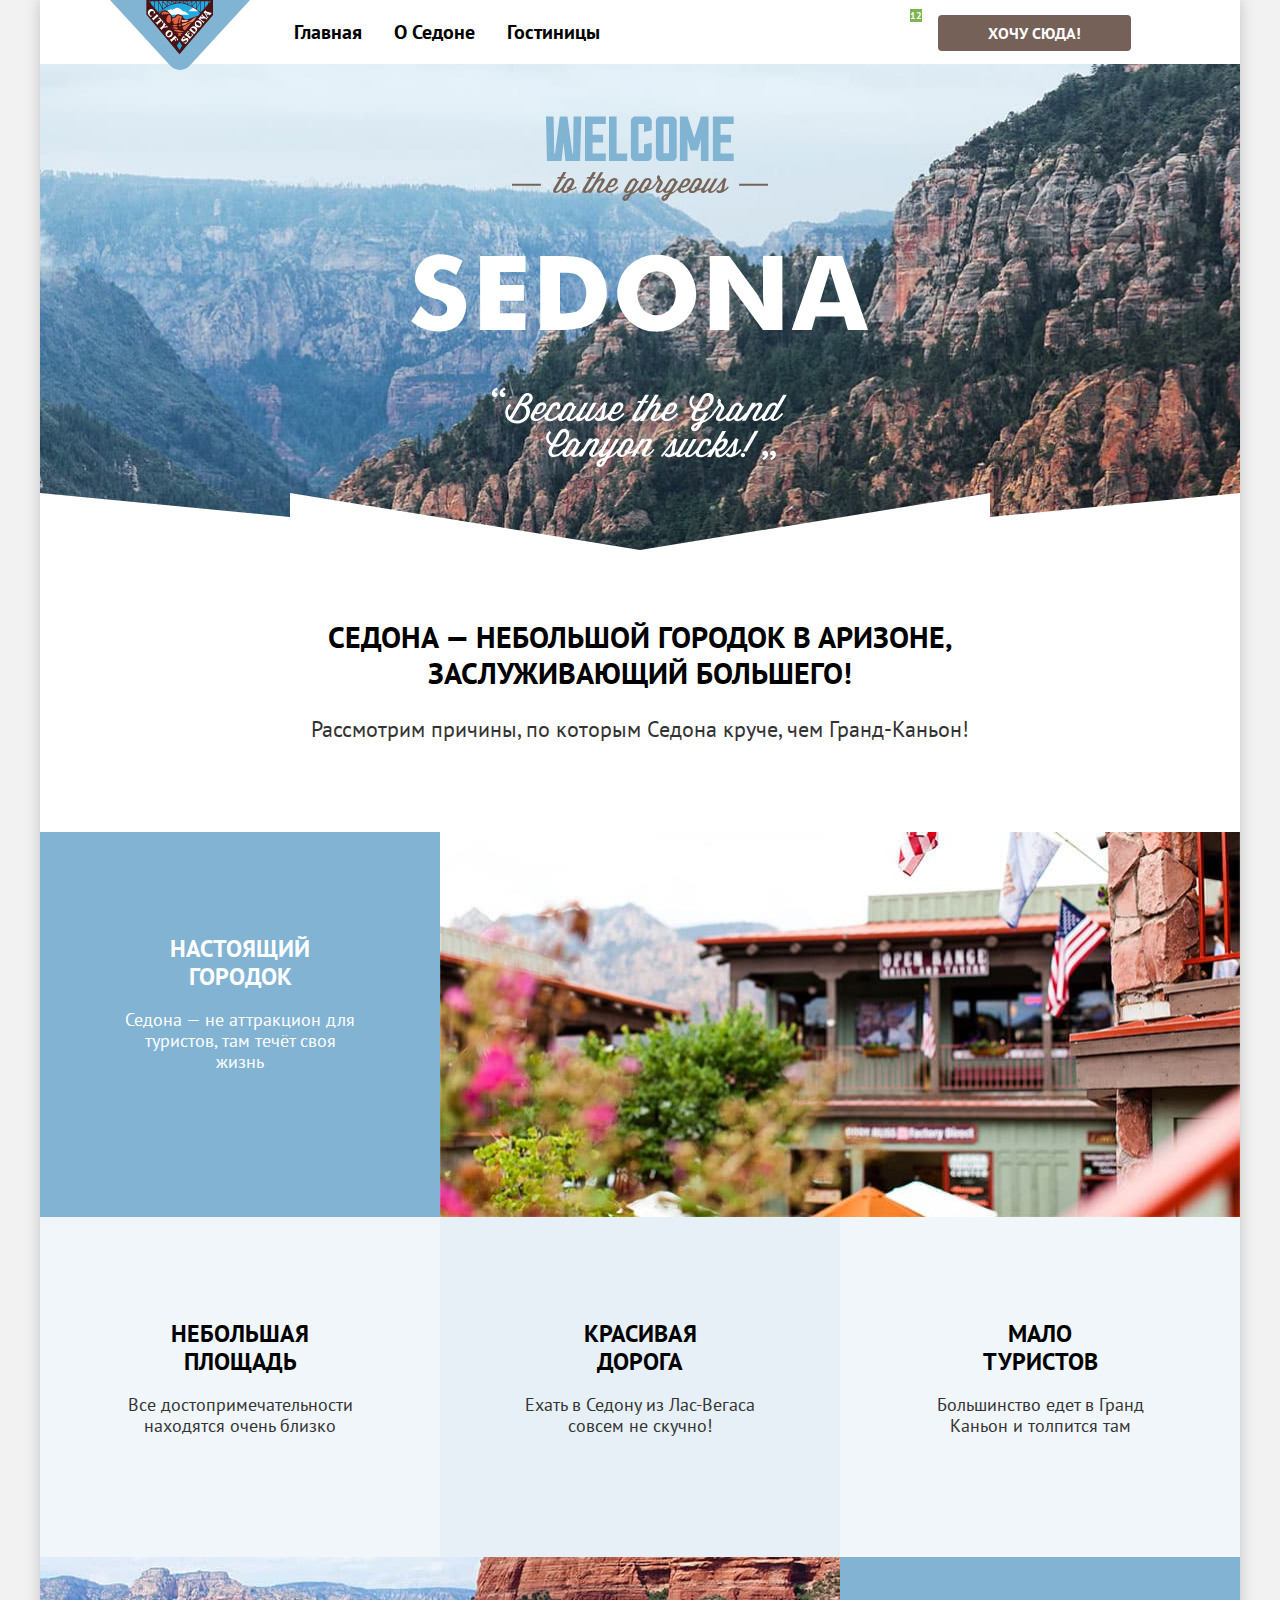
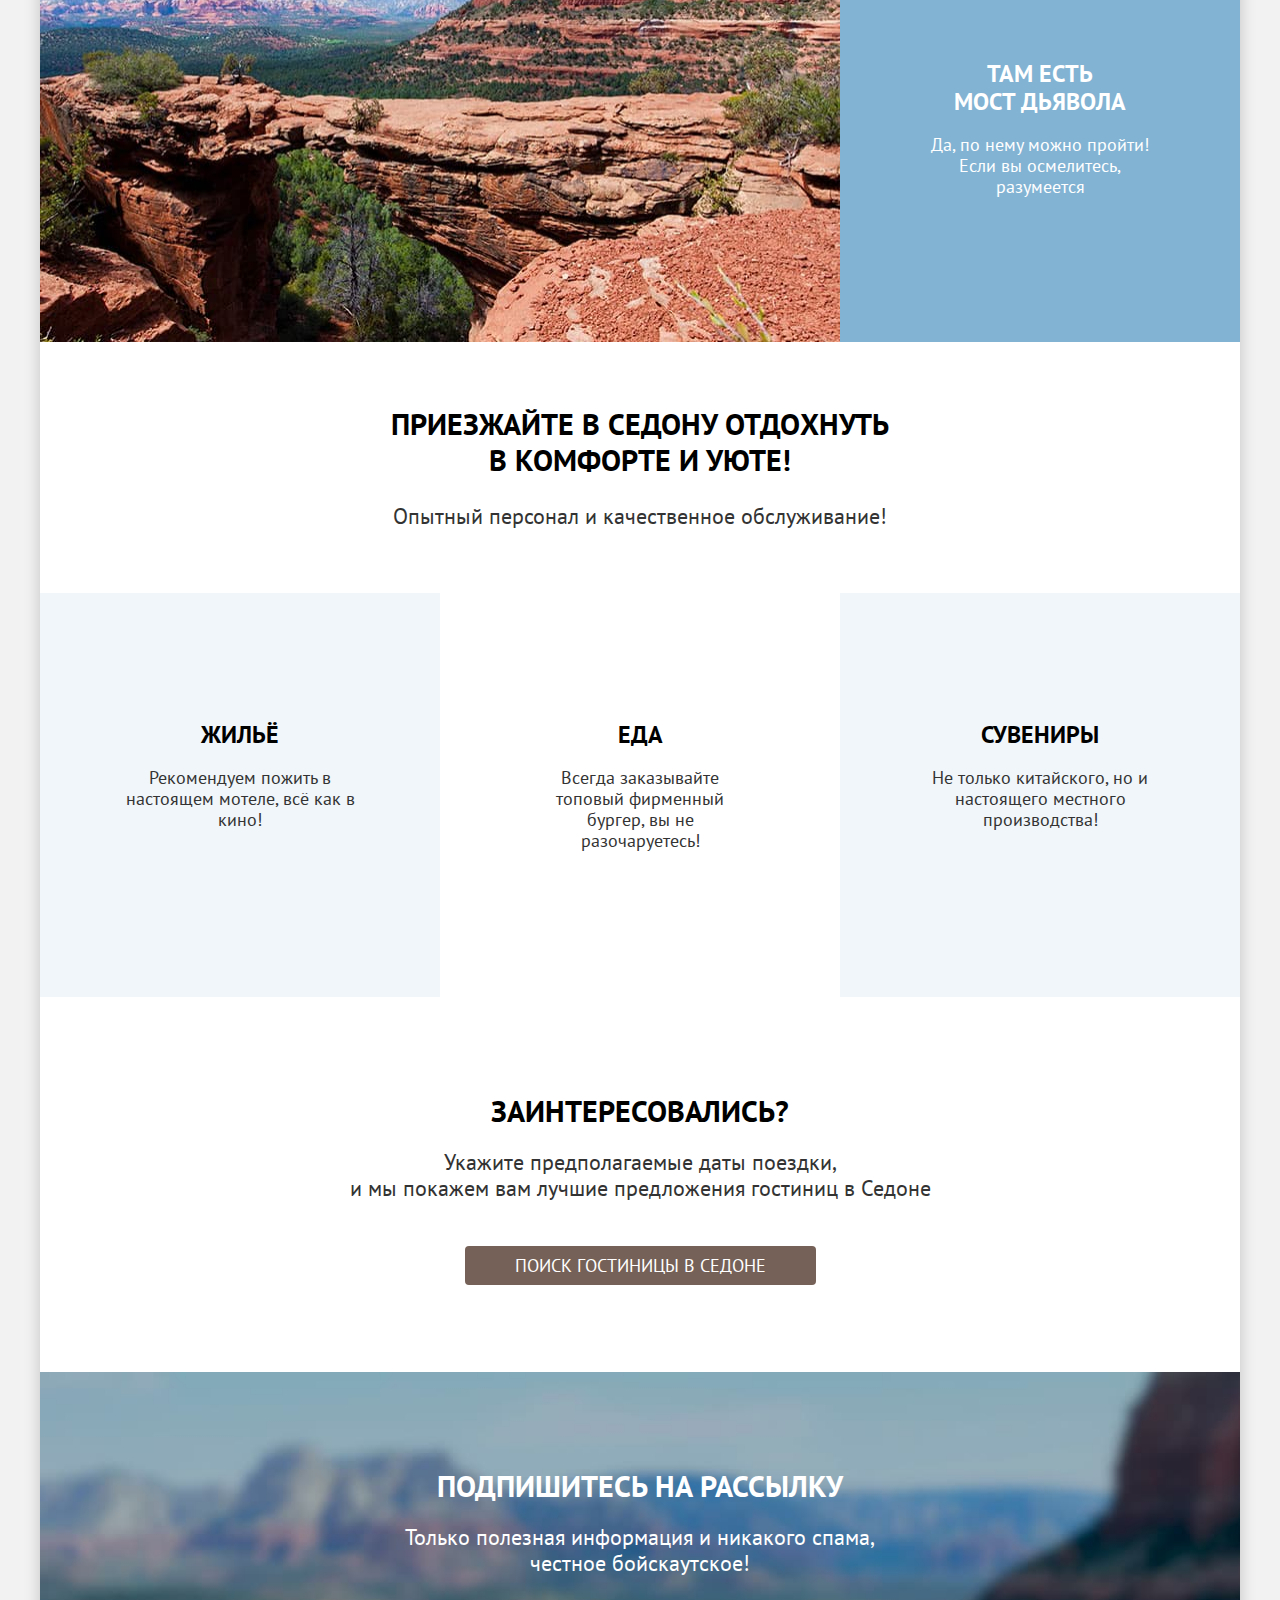
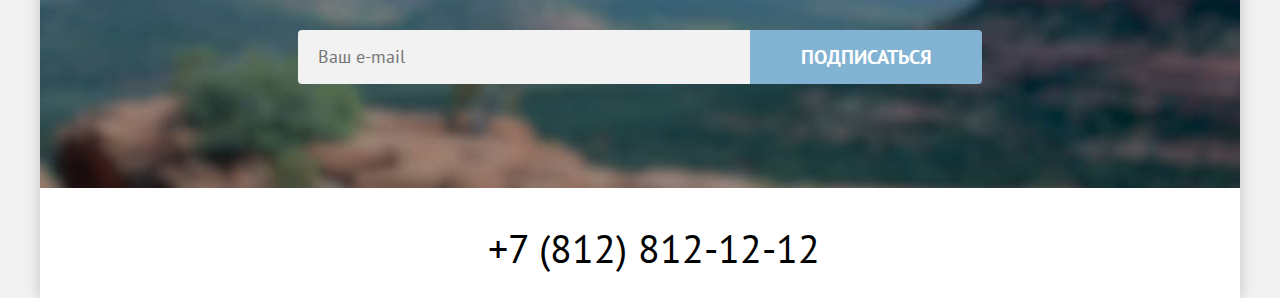
==== commit dadb3a2f: "Завершает сетки компонентов на флексах" ====
--- a/index.html
+++ b/index.html
@@ -52,7 +52,8 @@
       <section class="advantages" data-test="advantages">
         <h2 class="visually-hidden">Преимущества Седоны</h2>
         <p class="section-title">Седона — небольшой городок в Аризоне,<br> заслуживающий большего!</p>
-        <p class="section-description">Рассмотрим причины, по которым Седона круче, чем Гранд-Каньон!</p>
+        <p class="section-description advantages-section-description">Рассмотрим причины, по которым Седона круче, чем
+          Гранд-Каньон!</p>
         <ul class="advantages-list">
           <li class="advantages-item advantages-item--accent">
             <div class="advantages-item-wrapper">
@@ -89,7 +90,7 @@
 
         <h2 class="visually-hidden">Популярное в городе</h2>
         <p class="section-title">Приезжайте в Седону отдохнуть<br> в комфорте и уюте!</p>
-        <p class="section-description">Опытный персонал и качественное обслуживание!</p>
+        <p class="section-description popular-section-description">Опытный персонал и качественное обслуживание!</p>
 
         <ul class="advantages-list popular-advantages-list">
           <li class="popular-advantages-item">
@@ -109,7 +110,8 @@
       <section class="search" data-test="search">
         <h2 class="visually-hidden">Поиск гостиницы</h2>
         <p class="section-title">Заинтересовались?</p>
-        <p class="section-description">Укажите предполагаемые даты поездки,<br> и мы покажем вам лучшие предложения
+        <p class="section-description search-section-description">Укажите предполагаемые даты поездки,<br> и мы покажем
+          вам лучшие предложения
           гостиниц
           в Седоне</p>
         <a class="search-btn btn" href="#">Поиск гостиницы в Седоне</a>
@@ -117,7 +119,8 @@
       <section class="subscription subscription-special" data-test="subscribe">
         <div class="subscription-wrapper">
           <h2 class="section-title">Подпишитесь на рассылку</h2>
-          <p class="section-description">Только полезная информация и никакого спама, честное бойскаутское!</p>
+          <p class="section-description subscription-section-description">Только полезная информация и никакого спама,
+            честное бойскаутское!</p>
           <form class="subscription-form" action="https://echo.htmlacademy.ru/" method="post">
             <label class="subscription-field">
               <span class="visually-hidden">Ваш e-mail</span>
--- a/styles/style.css
+++ b/styles/style.css
@@ -36,7 +36,7 @@
   box-shadow: 0 0 15px rgba(0, 0, 0, 0.2);
 }
 
-/*
+
 .visually-hidden {
   position: absolute;
 
@@ -48,7 +48,7 @@
   clip: rect(0 0 0 0);
   overflow: hidden;
 }
-*/
+
 
 
 
@@ -57,6 +57,7 @@
 .page-header {
   color: #000000;
   background-color: #ffffff;
+  margin-bottom: 0;
 }
 
 .navigation {
@@ -68,13 +69,17 @@
 .logo {
   display: block;
   margin-right: 28px;
+  position: absolute;
 }
 
 .navigation-list {
   margin: 0;
   padding: 0;
   width: 465px;
-  list-style: none;
+  list-style-type: none;
+  display: flex;
+  flex-wrap: wrap;
+  margin-left: 168px;
 }
 
 .navigation-link {
@@ -85,11 +90,26 @@
   color: #000000;
   text-decoration: none;
   text-align: center;
+  padding: 20px 16px;
+  display: block;
 }
 
 .navigation-user {
   width: 320px;
+  margin: 0;
   margin-left: auto;
+  padding: 0;
+}
+
+.navigation-user .navigation-link {
+  min-width: 44px;
+  min-height: 64px;
+  padding: 0;
+  display: block;
+}
+
+.navigation-user .navigation-item {
+  align-self: center;
 }
 
 .navigation-link-counter {
@@ -107,6 +127,8 @@
   text-align: center;
   text-decoration: none;
   font-family: inherit;
+  padding: 8px 50px;
+  border-radius: 4px;
 }
 
 .navigation-btn {
@@ -130,12 +152,14 @@
   background-size: 100% auto, cover;
   background-repeat: no-repeat;
   background-position: left bottom, left top;
+  margin-bottom: 69px;
 }
 
 .promo-img {
   display: block;
   margin: 0 auto;
   padding-bottom: 82px;
+  padding-top: 52px;
 }
 
 /*Advantages*/
@@ -147,18 +171,30 @@
   color: #000000;
   text-transform: uppercase;
   text-align: center;
+  margin: 0;
+  margin-bottom: 20px;
 }
 
 .section-description {
   text-align: center;
   font-size: 22px;
   line-height: 26px;
+  margin: 0;
+}
+
+.advantages .section-title {
+  margin-bottom: 25px;
+}
+
+.advantages-section-description {
+  margin-bottom: 90px;
 }
 
 .advantages-list {
   text-align: center;
-  list-style: none;
-  margin: 0;
+  list-style-type: none;
+  margin: 0;
+  margin-bottom: 64px;
   padding: 0;
   display: flex;
   flex-wrap: wrap;
@@ -213,13 +249,18 @@
   background-color: rgba(131, 179, 211, 0.12);
 }
 
+.popular-section-description {
+  margin-bottom: 64px;
+}
+
 .popular-advantages-list {
   width: 1200px;
+  margin-bottom: 96px;
 }
 
 .popular-advantages-item {
   width: 400px;
-  padding: 85px;
+  padding: 128px 85px;
   box-sizing: border-box;
 }
 
@@ -233,8 +274,12 @@
   width: 592px;
   margin: 0 auto;
   text-align: center;
-}
-
+  padding-bottom: 96px;
+}
+
+.search-section-description {
+  margin-bottom: 54px;
+}
 
 
 /*Subscription*/
@@ -246,33 +291,41 @@
 .subscription-wrapper {
   width: 684px;
   margin: 0 auto;
+  padding-top: 96px;
+  padding-bottom: 104px;
 }
 
 .subscription .section-description {
   padding: 0 70px;
+  margin-bottom: 54px;
 }
 
 .subscription-form {
-  width: 684px;
   text-align: center;
   display: flex;
 }
 
 .subscription-input {
   width: 452px;
-}
-
-.subscription-input::placeholder {
+  padding: 12px 20px;
+  background-color: #F2F2F2;
+  border: none;
+  border-radius: 4px 0px 0px 4px;
+  box-sizing: border-box;
+  font-family: "PT Sans";
   font-size: 18px;
-  line-height: 24px;
-  color: #000000;
-  opacity: 0.6;
-  background-color: #F2F2F2;
+  line-height: 30px;
+  color: #000000;
 }
 
 .subscription-btn {
   background-color: #82B3D3;
   width: 232px;
+  border: none;
+  border-radius: 0px 4px 4px 0px;
+  font-size: 20px;
+  font-weight: 700;
+  line-height: 36px;
 }
 
 
@@ -283,6 +336,8 @@
   margin: 0 auto;
   display: flex;
   justify-content: space-between;
+  padding-top: 40px;
+  padding-bottom: 30px;
 
 }
 
@@ -291,10 +346,18 @@
 }
 
 .social-list {
-  list-style: none;
+  list-style-type: none;
   width: 142px;
   margin: 0;
   padding: 0;
+  flex-wrap: wrap;
+  display: flex;
+}
+
+.social-link {
+  min-width: 47px;
+  min-height: 40px;
+  display: block;
 }
 
 .page-footer a {
@@ -308,6 +371,11 @@
   text-transform: uppercase;
 }
 
+.copyright {
+  display: block;
+  min-width: 115px;
+  min-height: 33px;
+}
 
 /*Catalog*/
 
@@ -324,14 +392,28 @@
   background-size: cover;
   background-color: #65b0e1;
   background-position: left top;
+  padding-top: 35px;
+  padding-bottom: 70px;
 }
 
 .inner-header {
   color: #ffffff;
 }
 
+.inner-header-title {
+  margin: 0;
+  margin-bottom: 11px;
+  font-size: 60px;
+  font-weight: 700;
+  line-height: 78px;
+}
+
 .breadcrumbs {
-  list-style: none;
+  list-style-type: none;
+  margin: 0;
+  padding: 0;
+  display: flex;
+  margin-bottom: 40px;
 }
 
 .breadcrumbs-link {
@@ -339,29 +421,93 @@
   color: inherit;
   font-size: 16px;
   line-height: 21px;
+  min-width: 13px;
+  min-height: 15px;
+  display: block;
+  margin-right: 29px;
+}
+
+.filter-form {
+  display: flex;
+}
+
+.filter-group {
+  border: none;
+  margin: 0;
+  padding: 0;
+}
+
+.filter-group-title {
+  color: #ffffff;
+  font-size: 20px;
+  font-weight: 700;
+  line-height: 24px;
+  text-transform: capitalize;
+  margin: 0;
+  padding: 0;
+  margin-bottom: 32px;
+}
+
+.filter-infostructure {
+  margin-right: 70px;
+}
+
+.filter-type {
+  margin-right: auto;
+}
+
+.filter-price {
+  width: 288px;
 }
 
 .filter-list {
-  list-style: none;
+  list-style-type: none;
   color: #ffffff;
   font-size: 18px;
   line-height: 23px;
-}
-
-.filter-group-title {
-  color: #ffffff;
-  font-size: 20px;
-  font-weight: 700;
-  line-height: 24px;
-  text-transform: capitalize;
+  margin: 0;
+  padding: 0;
+}
+
+.filter-item {
+  margin-bottom: 16px;
+}
+
+.filter-item:last-child {
+  margin-bottom: 0;
+}
+
+.filter-btns {
+  margin-left: 70px;
+  display: flex;
+  flex-direction: column;
 }
 
 .submit-btn {
   background-color: #82B3D3;
+  display: block;
+  margin-top: 56px;
+  margin-bottom: 32px;
+  border: none;
 }
 
 .reset-btn {
   background-color: transparent;
+  display: block;
+  border: none;
+}
+
+.catalog-sort {
+  display: flex;
+  padding-top: 50px;
+  margin-bottom: 40px;
+  align-items: center;
+}
+
+.catalog-title {
+  margin: 0;
+  padding: 0;
+  margin-right: auto;
 }
 
 .catalog-select-control {
@@ -370,14 +516,45 @@
   color: #333333;
   background-color: #ffffff;
   font-family: inherit;
+  width: 292px;
+  padding: 14px 20px;
+  border: 2px solid #E5E5E5;
+  border-radius: 4px;
 }
 
 .catalog-view {
-  list-style: none;
+  list-style-type: none;
+  margin: 0;
+  margin-left: 70px;
+  padding: 0;
+  width: 160px;
+  display: flex;
+}
+
+.catalog-view-item {
+  margin-right: 8px;
+}
+
+.catalog-view-item:last-child {
+  margin-right: 0;
+}
+
+.catalog-view-link {
+  display: block;
+  min-width: 48px;
+  min-height: 48px;
+  border-radius: 4px;
+  border: 2px solid #E5E5E5;
+}
+
+.catalog-view-link-active {
+  border-color: #000000;
 }
 
 .catalog-list {
-  list-style: none;
+  list-style-type: none;
+  margin: 0;
+  padding: 0;
 }
 
 /*Card*/
@@ -409,7 +586,16 @@
 /*Pagination*/
 
 .pagination {
-  list-style: none;
+  list-style-type: none;
+  margin: 0;
+  padding: 0;
+  display: flex;
+  margin-top: 40px;
+  margin-bottom: 60px;
+}
+
+.pagination-item:not(:last-child) {
+  margin-right: 8px;
 }
 
 .pagination-link {
@@ -420,16 +606,30 @@
   font-weight: 700;
   line-height: 36px;
   text-transform: uppercase;
-}
+  display: block;
+  box-sizing: border-box;
+  width: 60px;
+  height: 60px;
+  border-radius: 4px;
+  padding: 11px 23px;
+}
+
+
 
 .pagination-link-current {
   color: #000000;
   background-color: #F2F2F2;
+  padding: 12px 26px;
 }
 
 .pagination-link-more {
   color: #000000;
   background-color: transparent;
+  padding: 16px 21px;
+}
+
+.pagination-link-doble {
+  padding: 12px 19px;
 }
 
 /*Subscription Special*/
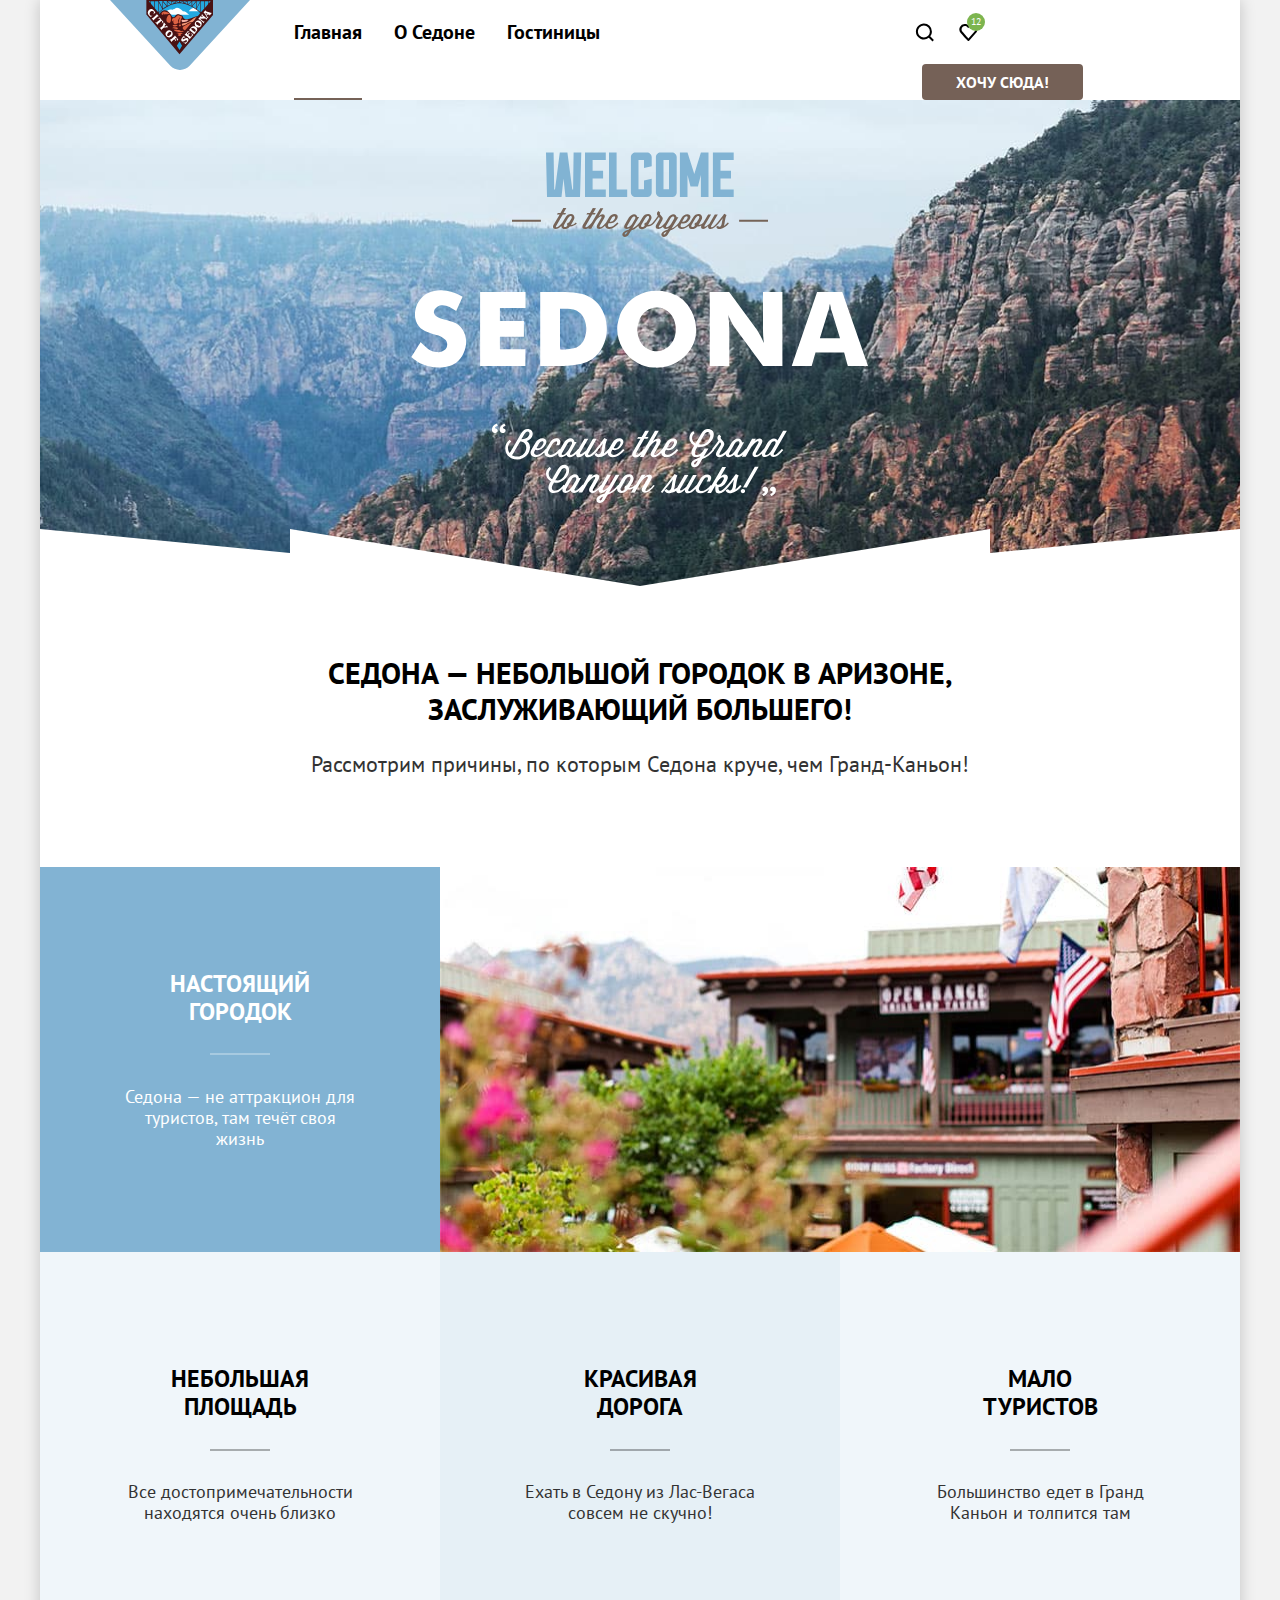
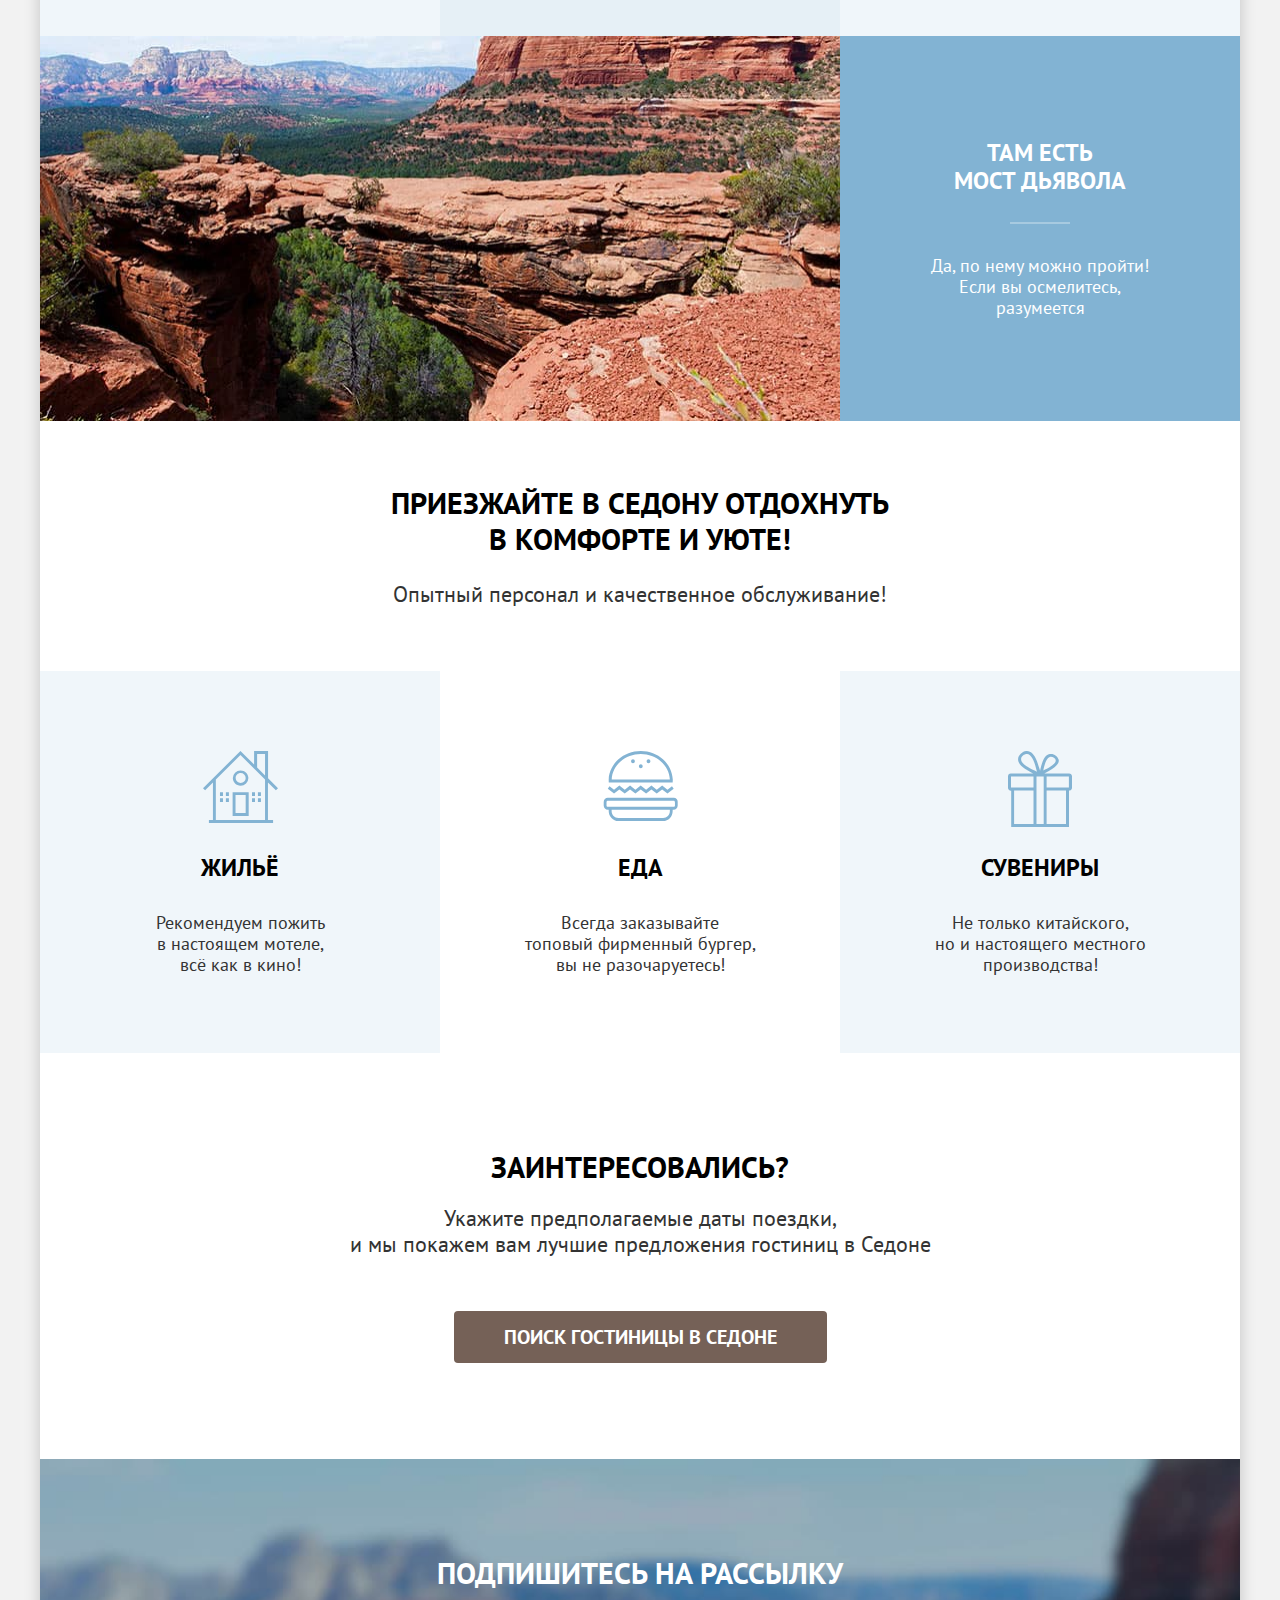
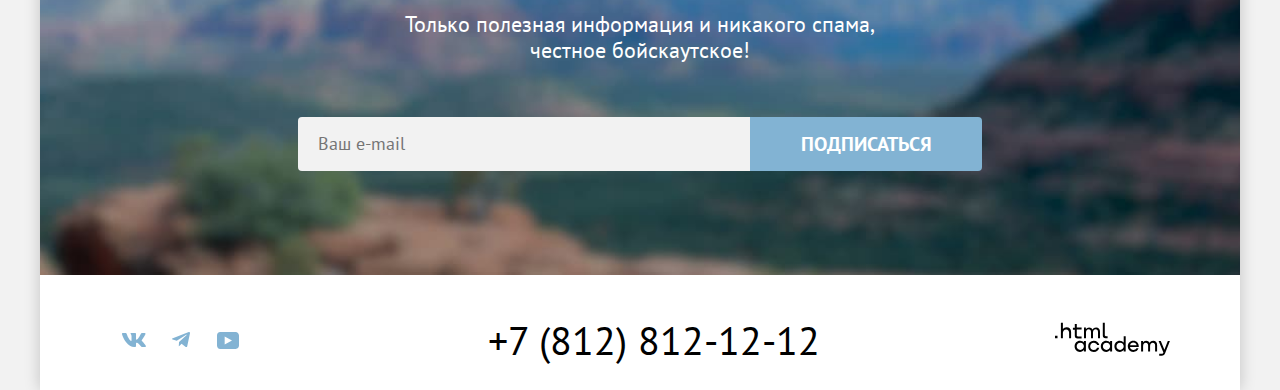
==== commit 91c93a5b: "Добавляет Фавиконку" ====
--- a/index.html
+++ b/index.html
@@ -4,6 +4,7 @@
   <head>
     <meta charset="utf-8">
     <title>HTML Academy: Седона</title>
+    <link rel="icon" type="image/png" sizes="32x32" href="images/favicon.png">
     <link rel="stylesheet" href="styles/style.css">
   </head>
 
@@ -95,15 +96,15 @@
         <ul class="advantages-list popular-advantages-list">
           <li class="popular-advantages-item">
             <h3 class="advantages-title">Жильё</h3>
-            <p class="advantages-description">Рекомендуем пожить в настоящем мотеле, всё как в кино!</p>
+            <p class="advantages-description">Рекомендуем пожить<br> в настоящем мотеле,<br> всё как в кино!</p>
           </li>
           <li class="popular-advantages-item">
             <h3 class="advantages-title">Еда</h3>
-            <p class="advantages-description">Всегда заказывайте топовый фирменный бургер, вы не разочаруетесь!</p>
+            <p class="advantages-description">Всегда заказывайте<br> топовый фирменный бургер, вы не разочаруетесь!</p>
           </li>
           <li class="popular-advantages-item">
             <h3 class="advantages-title">Сувениры</h3>
-            <p class="advantages-description">Не только китайского, но и настоящего местного производства!</p>
+            <p class="advantages-description">Не только китайского,<br> но и настоящего местного<br> производства!</p>
           </li>
         </ul>
       </section>
@@ -126,7 +127,7 @@
               <span class="visually-hidden">Ваш e-mail</span>
               <input class="subscription-input" type="email" name="email" placeholder="Ваш e-mail">
             </label>
-            <button class="subscription-btn btn" type="submit">Подписаться</button>
+            <button class="subscription-btn btn btn--light" type="submit">Подписаться</button>
           </form>
         </div>
       </section>
@@ -136,16 +137,31 @@
         <ul class="social-list">
           <li class="social-item">
             <a class="social-link social-link-vk" href="https://vk.com/htmlacademy">
+              <svg class="social-icon" aria-hidden="true" focusable="false" xmlns="http://www.w3.org/2000/svg"
+                width="24" height="14" fill="none" viewBox="0 0 24 14">
+                <path fill-rule="evenodd"
+                  d="M23.45.948c.166-.546 0-.948-.795-.948H20.03c-.668 0-.976.347-1.143.73 0 0-1.335 3.196-3.226 5.272-.612.602-.89.793-1.224.793-.167 0-.418-.191-.418-.738V.948c0-.656-.184-.948-.74-.948H9.151c-.417 0-.668.304-.668.593 0 .621.946.765 1.043 2.513v3.798c0 .833-.153.984-.487.984-.89 0-3.055-3.211-4.34-6.885C4.45.288 4.198 0 3.527 0H.9C.15 0 0 .347 0 .73c0 .682.89 4.07 4.145 8.551C6.315 12.341 9.37 14 12.153 14c1.669 0 1.875-.368 1.875-1.003v-2.313c0-.737.158-.884.687-.884.39 0 1.057.192 2.615 1.667C19.11 13.216 19.403 14 20.405 14h2.625c.75 0 1.126-.368.91-1.096-.238-.724-1.088-1.775-2.215-3.022-.612-.71-1.53-1.475-1.809-1.858-.389-.491-.278-.71 0-1.147 0 0 3.2-4.426 3.533-5.929h.001Z"
+                  clip-rule="evenodd" /></svg>
               <span class="visually-hidden">В Контакте</span>
             </a>
           </li>
           <li class="social-item">
             <a class="social-link social-link-tg" href="https://t.me/htmlacademy">
+              <svg class="social-icon" aria-hidden="true" focusable="false" xmlns="http://www.w3.org/2000/svg"
+                width="18" height="16" fill="none" viewBox="0 0 18 16">
+                <path
+                  d="M16.785.1.84 6.247C-.248 6.685-.24 7.292.64 7.563L4.735 8.84l9.472-5.976c.448-.273.857-.126.52.172L7.053 9.962H7.05h.002l-.283 4.22c.414 0 .597-.19.829-.413l1.988-1.934 4.136 3.055c.762.42 1.31.204 1.5-.706L17.938 1.39c.278-1.114-.425-1.619-1.153-1.29Z" />
+              </svg>
               <span class="visually-hidden">Telegram</span>
             </a>
           </li>
           <li class="social-item">
             <a class="social-link social-link-yt" href="https://www.youtube.com/user/htmlacademyru">
+              <svg class="social-icon" aria-hidden="true" focusable="false" xmlns="http://www.w3.org/2000/svg"
+                width="22" height="17" fill="none" viewBox="0 0 22 17">
+                <path
+                  d="M18.6 0H3.18C1.31 0 0 1.6 0 3.4v10.1C0 15.4 1.31 17 3.17 17h15.66c1.64 0 3.17-1.6 3.17-3.4V3.4C21.78 1.6 20.47 0 18.6 0ZM7.67 12.54V4.46L15 8.5l-7.33 4.04Z" />
+              </svg>
               <span class="visually-hidden">YouTube</span>
             </a>
           </li>
@@ -154,11 +170,80 @@
         <a class="contact" href="tel:+78128121212">+7 (812) 812-12-12</a>
 
         <a class="copyright" href="https://htmlacademy.ru/">
+          <svg class="copyright-icon" aria-hidden="true" focusable="false" xmlns="http://www.w3.org/2000/svg"
+            width="115" height="34" fill="none" viewBox="0 0 115 34">
+            <path
+              d="M0 13.72v2.6h2.5v-2.6H0ZM11.6 5.32c-1.6 0-2.8.7-3.6 1.7h-.1V.82h-2v15.5h2v-5.3c0-2.1 1.3-3.6 3.3-3.6 1.8 0 2.9 1.4 2.9 3.2v5.7h2v-6.1c.1-3-1.8-4.9-4.5-4.9ZM26.6 5.62h-4.8v-3.7h-2v3.8h-1.9v2h1.9v6c0 1.7 1 2.7 2.7 2.7h4.1v-2h-3.7c-.7 0-1.1-.4-1.1-1.1v-5.7h4.8v-2ZM41.1 5.42c-1.6 0-2.9.8-3.5 2.1h-.1c-.6-1.2-1.8-2.1-3.4-2.1-1.4 0-2.5.8-3.1 1.8h-.1v-1.6H29v10.6h2v-5.4c0-2 1-3.5 2.6-3.5 1.5 0 2.4 1 2.4 2.6v6.3h2v-5.6c0-2.4 1.4-3.3 2.6-3.3 1.5 0 2.4 1 2.4 2.6v6.3h2v-6.5c.1-2.5-1.4-4.3-3.9-4.3ZM47.8 13.52c0 1.7 1 2.7 2.8 2.7h2v-2h-1.7c-.7 0-1.1-.4-1.1-1.1V.82h-2v12.7ZM28.9 20.52c-.9-1.1-2.2-1.8-3.9-1.8-3.1 0-5.4 2.3-5.4 5.6s2.3 5.6 5.4 5.6c1.8 0 3-.8 3.8-1.9h.1v1.6h2v-10.6h-2v1.5Zm-3.6 7.4c-2.2 0-3.6-1.6-3.6-3.6s1.4-3.6 3.6-3.6 3.6 1.6 3.6 3.6c0 1.9-1.4 3.6-3.6 3.6ZM44.2 22.82c-.5-2.4-2.6-4.1-5.4-4.1a5.4 5.4 0 0 0-5.6 5.6c0 3.1 2.2 5.6 5.6 5.6 2.8 0 4.9-1.8 5.4-4.2h-2.1a3.4 3.4 0 0 1-3.3 2.3c-2.2 0-3.6-1.6-3.6-3.6s1.4-3.6 3.6-3.6c1.6 0 2.8 1 3.3 2.2h2.1v-.2ZM55.1 20.52c-.9-1.1-2.2-1.8-3.9-1.8-3.1 0-5.4 2.3-5.4 5.6s2.3 5.6 5.4 5.6c1.8 0 3-.8 3.8-1.9h.1v1.6h2v-10.6h-2v1.5Zm-3.6 7.4c-2.2 0-3.6-1.6-3.6-3.6s1.4-3.6 3.6-3.6 3.6 1.6 3.6 3.6c0 1.9-1.5 3.6-3.6 3.6ZM68.7 20.62c-.9-1.1-2.2-1.9-3.9-1.9-3.1 0-5.4 2.3-5.4 5.6s2.2 5.6 5.4 5.6c1.7 0 3-.8 3.8-1.8h.1v1.5h2v-15.4h-2v6.4Zm-3.6 7.3c-2.2 0-3.6-1.6-3.6-3.6s1.4-3.6 3.6-3.6 3.6 1.6 3.6 3.6c-.1 2-1.5 3.6-3.6 3.6ZM78.3 18.72c-3.3 0-5.5 2.5-5.5 5.6 0 3 2.1 5.6 5.5 5.6 2.5 0 4.5-1.3 5.2-3.6h-2.1c-.5 1-1.6 1.6-3 1.6-1.9 0-3.3-1.3-3.4-2.9h8.8c.2-3.6-2-6.3-5.5-6.3Zm0 1.9c1.7 0 3 1 3.3 2.6h-6.5c.3-1.5 1.5-2.6 3.2-2.6ZM98.2 18.72c-1.6 0-2.9.8-3.6 2h-.1c-.6-1.2-1.8-2-3.4-2-1.4 0-2.5.7-3.1 1.8v-1.5h-1.9v10.6h2v-5.4c0-2 1-3.4 2.6-3.5 1.5 0 2.4 1 2.4 2.6v6.3h2v-5.6c0-2.4 1.4-3.3 2.6-3.3 1.5 0 2.4 1 2.4 2.6v6.3h2v-6.5c.1-2.6-1.4-4.4-3.9-4.4ZM109.4 27.82l-3.6-8.9h-2.2l4.8 11.6c-.3.9-.7 1.2-1.7 1.2h-2.5v2h2.5c1.8 0 2.8-.8 3.5-2.6l4.7-12.2h-2.1l-3.4 8.9Z" />
+          </svg>
           <span class="visually-hidden">HTML Academy</span>
         </a>
       </div>
     </footer>
-
+    <div class="modal-container modal-container-close">
+      <div class="modal">
+        <div class="modal-search">
+          <button class="modal-close-button">
+            <span class="visually-hidden">Закрыть</span>
+          </button>
+          <section class="modal-content">
+            <h2 class="section-title modal-title">Поиск гостиницы в Седоне</h2>
+            <form class="search-form" action="https://echo.htmlacademy.ru/" method="post">
+              <p class="field-group arrival-date">
+                <label class="form-label" for="date-in">Дата заезда:</label>
+                <input class="field" type="text" id="date-in" name="date-in" placeholder="Укажите дату"
+                  value="27 апреля 2020">
+                <span class="field-unvalid">Мы не можем отправить вас в прошлое.</span>
+              </p>
+              <p class="field-group departure-date">
+                <label class="form-label" for="date-out">Дата выезда:</label>
+                <input class="field" type="text" id="date-out" name="date-out" placeholder="Укажите дату"
+                  value="1 сентября 2023">
+                <span class="field-valid">На эти даты есть свободные номера. Пока есть.</span>
+              </p>
+              <div class="field-group-wrapper">
+                <p class="field-group adults-count">
+                  <label class="form-label" for="adults">Взрослые:</label>
+                  <span class="counter">
+                    <button class="count-down" type="button">
+                      <span class="visually-hidden">Уменьшить</span>
+                    </button>
+                    <input class="field" type="number" id="adults" name="adults" placeholder="2" min="1" max="4">
+                    <button class="count-up" type="button">
+                      <span class="visually-hidden">Увеличить</span></button>
+                  </span>
+                </p>
+                <p class="field-group childrens-count">
+                  <span class="form-label">
+                    <label class="form-label" for="children">Дети:</label>
+                    <span class="tooltip">
+                      <button class="tooltip-toggle" type="button">
+                        <svg class="tooltip-icon" xmlns="http://www.w3.org/2000/svg" width="26" height="26" fill="none"
+                          viewBox="0 0 26 26">
+                          <circle cx="13" cy="13" r="13" fill="#83B3D3" />
+                          <path fill="#fff" fill-rule="evenodd" d="M12 7h2v2h-2V7Zm2 12h-2v-9h2v9Z"
+                            clip-rule="evenodd" /></svg>
+                      </button>
+                      <span class="tooltip-text">Укажите количество детей, которые будут с вами, возраст которых от 6 до
+                        18 лет. Дети до 6 лет размещаются бесплатно.</span>
+                    </span>
+                  </span>
+                  <span class="counter">
+                    <button class="count-down" type="button">
+                      <span class="visually-hidden">Уменьшить</span>
+                    </button>
+                    <input class="field" type="number" id="children" name="children" placeholder="2" min="0" max="4">
+                    <button class="count-up" type="button">
+                      <span class="visually-hidden">Увеличить</span>
+                    </button>
+                  </span>
+                </p>
+              </div>
+              <a class="modal-btn btn--light btn" href="#">Найти</a>
+            </form>
+          </section>
+        </div>
+      </div>
+    </div>
   </body>
 
 </html>
--- a/styles/style.css
+++ b/styles/style.css
@@ -94,8 +94,14 @@
   display: block;
 }
 
+.navigation-item {
+  position: relative;
+}
+
+
+
 .navigation-user {
-  width: 320px;
+  width: 268px;
   margin: 0;
   margin-left: auto;
   padding: 0;
@@ -110,6 +116,29 @@
 
 .navigation-user .navigation-item {
   align-self: center;
+}
+
+.navigation-user .navigation-item:nth-child(1) .navigation-link {
+  background-image: url(../images/icons/icons-search.svg);
+  background-repeat: no-repeat;
+  background-position: center;
+}
+
+.navigation-user .navigation-item:nth-child(2) .navigation-link {
+  background-image: url(../images/icons/icons-heart.svg);
+  background-repeat: no-repeat;
+  background-position: center;
+  position: relative;
+}
+
+.navigation-link-current::before {
+  position: absolute;
+  bottom: 0;
+  height: 2px;
+  left: 16px;
+  right: 16px;
+  background-color: #756257;
+  content: "";
 }
 
 .navigation-link-counter {
@@ -118,6 +147,12 @@
   line-height: 10px;
   color: #ffffff;
   background-color: #7DB54F;
+  border-radius: 50%;
+  padding: 4px;
+  font-weight: 400;
+  position: absolute;
+  top: 13px;
+  left: 21px;
 }
 
 .btn {
@@ -128,7 +163,79 @@
   text-decoration: none;
   font-family: inherit;
   padding: 8px 50px;
+  border: none;
   border-radius: 4px;
+  cursor: pointer;
+  display: inline-block;
+}
+
+.btn:hover,
+.btn:focus {
+  background-color: #615048;
+  outline: none;
+}
+
+.btn:active {
+  background-color: #756157;
+  color: rgba(255, 255, 255, 0.30);
+}
+
+.btn:disabled {
+  background-color: #E5E5E5;
+}
+
+.btn--light:hover,
+.btn--light:focus {
+  background-color: #68A2CA;
+  outline: none;
+}
+
+.btn--light:active {
+  background-color: #82B3D3;
+  color: rgba(255, 255, 255, 0.30);
+}
+
+.btn--chosen:hover,
+.btn--chosen:focus {
+  background-color: #6C9E42;
+  outline: none;
+}
+
+.btn--chosen:active {
+  background-color: #7DB54F;
+  color: rgba(255, 255, 255, 0.30);
+}
+
+.reset-btn:hover {
+  color: rgba(255, 255, 255, 0.60);
+  background-color: transparent;
+}
+
+.reset-btn:focus {
+  border-radius: 4px;
+  outline: 3px solid #83B3D3;
+  background-color: transparent;
+}
+
+.reset-btn:focus:not(:focus-visible) {
+  outline: none;
+}
+
+.reset-btn:focus-visible {
+  outline: 3px solid #83B3D3;
+}
+
+
+.reset-btn:active {
+  color: rgba(255, 255, 255, 0.30);
+  background-color: transparent;
+  border: none;
+}
+
+.reset-btn:disabled {
+  color: rgba(255, 255, 255, 0.10);
+  background-color: transparent;
+  border: none;
 }
 
 .navigation-btn {
@@ -136,6 +243,8 @@
   font-weight: 700;
   line-height: 20px;
   text-decoration: none;
+  margin-left: 20px;
+  padding: 8px 34px;
 }
 
 /*Promo*/
@@ -183,7 +292,7 @@
 }
 
 .advantages .section-title {
-  margin-bottom: 25px;
+  margin-bottom: 24px;
 }
 
 .advantages-section-description {
@@ -202,10 +311,12 @@
 
 .advantages-item {
   width: 400px;
+
 }
 
 .advantages-item-wrapper {
   padding: 103px 85px;
+
 }
 
 
@@ -216,12 +327,19 @@
   text-transform: uppercase;
   color: #000000;
   margin: 0;
+  margin-bottom: 60px;
+  position: relative;
 }
 
 .advantages-img {
   vertical-align: bottom;
 }
 
+.advantages-description {
+  margin: 0;
+  padding: 0;
+}
+
 .advantages-item--accent {
   display: flex;
   width: 1200px;
@@ -229,6 +347,16 @@
 
 .advantages-item--accent .advantages-title {
   color: #ffffff;
+}
+
+.advantages-item--accent .advantages-title::after {
+  position: absolute;
+  content: "";
+  width: 60px;
+  height: 2px;
+  background-color: rgba(255, 255, 255, 0.30);
+  top: 83px;
+  left: 85px;
 }
 
 .advantages-item--accent {
@@ -237,8 +365,19 @@
 }
 
 .advantages-item--regular {
-  padding: 103px 85px;
+  padding: 113px 85px;
   box-sizing: border-box;
+  flex-grow: 1;
+}
+
+.advantages-item--regular .advantages-title::after {
+  position: absolute;
+  content: "";
+  width: 60px;
+  height: 2px;
+  background-color: rgba(0, 0, 0, 0.30);
+  top: 84px;
+  left: 85px;
 }
 
 .advantages-item--regular:nth-child(odd) {
@@ -260,8 +399,37 @@
 
 .popular-advantages-item {
   width: 400px;
-  padding: 128px 85px;
+  padding: 78px 75px;
   box-sizing: border-box;
+}
+
+.popular-advantages-item .advantages-title {
+  padding-top: 105px;
+  margin: 0;
+  margin-bottom: 30px;
+}
+
+.popular-advantages-item .advantages-description {
+  margin: 0;
+  padding: 0;
+}
+
+.popular-advantages-item:nth-child(1) {
+  background-image: url(../images/icons/icon-house.svg);
+  background-repeat: no-repeat;
+  background-position: center 80px;
+}
+
+.popular-advantages-item:nth-child(2) {
+  background-image: url(../images/icons/icon-food.svg);
+  background-repeat: no-repeat;
+  background-position: center 80px;
+}
+
+.popular-advantages-item:nth-child(3) {
+  background-image: url(../images/icons/icon-souvenir.svg);
+  background-repeat: no-repeat;
+  background-position: center 80px;
 }
 
 .popular-advantages-item:nth-child(odd) {
@@ -279,6 +447,12 @@
 
 .search-section-description {
   margin-bottom: 54px;
+}
+
+.search-btn {
+  font-size: 20px;
+  font-weight: 700;
+  line-height: 36px;
 }
 
 
@@ -336,7 +510,7 @@
   margin: 0 auto;
   display: flex;
   justify-content: space-between;
-  padding-top: 40px;
+  padding-top: 45px;
   padding-bottom: 30px;
 
 }
@@ -358,6 +532,31 @@
   min-width: 47px;
   min-height: 40px;
   display: block;
+  position: relative;
+}
+
+.social-icon {
+  position: absolute;
+  top: 0;
+  right: 0;
+  bottom: 0;
+  left: 0;
+  margin: auto;
+  fill: #83B3D3;
+}
+
+.social-icon:hover {
+  fill: #68A2CA;
+}
+
+.social-icon:focus {
+  fill: #68A2CA;
+  outline: none;
+}
+
+.social-icon:active {
+  fill: #68A2CA;
+  fill-opacity: 0.3;
 }
 
 .page-footer a {
@@ -371,10 +570,42 @@
   text-transform: uppercase;
 }
 
+.contact:hover {
+  color: #756157;
+}
+
+.contact:focus {
+  color: #756157;
+  outline: none;
+}
+
+.contact:active {
+  color: rgba(117, 97, 87, 0.30);
+}
+
 .copyright {
   display: block;
   min-width: 115px;
   min-height: 33px;
+  padding-top: 2px;
+}
+
+.copyright-icon {
+  fill: #000000;
+}
+
+.copyright-icon:hover {
+  fill: #756157;
+}
+
+.copyright-icon:focus {
+  fill: #756157;
+  outline: none;
+}
+
+.copyright-icon:active {
+  fill: #756157;
+  fill-opacity: 0.3;
 }
 
 /*Catalog*/
@@ -402,7 +633,7 @@
 
 .inner-header-title {
   margin: 0;
-  margin-bottom: 11px;
+  margin-bottom: 8px;
   font-size: 60px;
   font-weight: 700;
   line-height: 78px;
@@ -414,6 +645,21 @@
   padding: 0;
   display: flex;
   margin-bottom: 40px;
+  position: relative;
+}
+
+.breadcrumbs-item::after {
+  background-image: url(../images/icons/icons-arrow-right.svg);
+  position: absolute;
+  content: "";
+  width: 6px;
+  height: 10px;
+  left: 25px;
+  top: 5px;
+}
+
+.breadcrumbs-item:last-child::after {
+  content: none;
 }
 
 .breadcrumbs-link {
@@ -427,6 +673,36 @@
   margin-right: 29px;
 }
 
+.breadcrumbs-link:hover {
+  color: rgba(255, 255, 255, 0.60);
+}
+
+.breadcrumbs-link:focus {
+  color: #ffffff;
+  outline: none;
+}
+
+.breadcrumbs-link:active {
+  color: rgba(255, 255, 255, 0.30);
+}
+
+.breadcrumbs-icon {
+  fill: #ffffff;
+}
+
+.breadcrumbs-icon:hover {
+  fill: rgba(255, 255, 255, 0.60);
+}
+
+.breadcrumbs-icon:focus {
+  color: #ffffff;
+  outline: none;
+}
+
+.breadcrumbs-icon:active {
+  color: rgba(255, 255, 255, 0.30);
+}
+
 .filter-form {
   display: flex;
 }
@@ -458,6 +734,166 @@
 
 .filter-price {
   width: 288px;
+}
+
+.control {
+  position: relative;
+  display: block;
+  padding-left: 36px;
+}
+
+.control-mark {
+  position: absolute;
+  top: 2px;
+  left: 0;
+  width: 20px;
+  height: 20px;
+  border-radius: 4px;
+  background-color: #ffffff;
+  border: none;
+}
+
+.control-input[type="radio"]+.control-mark {
+  border-radius: 50%;
+}
+
+.control:hover {
+  opacity: 0.6;
+}
+
+.control:focus .control-mark {
+  outline: 3px solid #83B3D3;
+}
+
+.control:active {
+  opacity: 0.3;
+}
+
+.control-input[type="checkbox"]:checked+.control-mark::before {
+  position: absolute;
+  background-image: url(../images/icons/control-checkbox.svg);
+  background-repeat: no-repeat;
+  background-position: center;
+  width: 20px;
+  height: 20px;
+  bottom: 0px;
+  content: ""
+}
+
+.control-input[type="radio"]:checked+.control-mark::before {
+  position: absolute;
+  top: 5px;
+  left: 5px;
+  width: 10px;
+  height: 10px;
+  background-color: #3F5E72;
+  border-radius: 50%;
+  content: "";
+}
+
+.range-wrapper-inputs {
+  margin-bottom: 43px;
+  display: flex;
+  justify-content: space-between;
+  position: relative;
+}
+
+.range-input {
+  color: #000000;
+  background-color: #F2F2F2;
+  padding: 12px 20px;
+  width: 143px;
+  display: block;
+  box-sizing: border-box;
+  font-family: "PT Sans";
+  font-size: 18px;
+  font-weight: 700;
+  line-height: 24px;
+  border: none;
+  appearance: textfield;
+}
+
+.range-input:hover {
+  background-color: #E6E6E6;
+}
+
+.range-input:focus {
+  outline: 3px solid #83B3D3;
+}
+
+.range-title {
+  display: block;
+  margin: 0;
+  padding: 0;
+  position: absolute;
+  top: 15px;
+  opacity: 0.3;
+}
+
+.range-title-min {
+  left: 106px;
+}
+
+.range-title-max {
+  left: 248px;
+}
+
+.range-input::-webkit-outer-spin-button,
+.range-input::-webkit-inner-spin-button {
+  appearance: none;
+  margin: 0;
+}
+
+.range-input-min {
+  border-radius: 4px 0px 0px 4px;
+}
+
+.range-input-max {
+  border-radius: 0px 4px 4px 0px;
+}
+
+.range-scale {
+  position: relative;
+  height: 4px;
+  background-color: rgba(255, 255, 255, 0.3);
+  margin-bottom: 0;
+}
+
+.range-bar {
+  position: absolute;
+  height: 4px;
+  background-color: rgba(255, 255, 255, 1);
+}
+
+.range-toggle {
+  position: absolute;
+  width: 20px;
+  height: 20px;
+  background: #ffffff;
+  border-radius: 5px;
+  border: none;
+  cursor: pointer;
+}
+
+.range-toggle:hover {
+  outline: none;
+}
+
+.range-toggle:focus {
+  outline: 3px solid #83B3D3;
+}
+
+.range-toggle:active {
+  outline: 2px solid #83B3D3;
+}
+
+.toggle-min {
+  top: -8px;
+}
+
+.toggle-max {
+  top: -8px;
+  left: 207px;
 }
 
 .filter-list {
@@ -489,18 +925,28 @@
   margin-top: 56px;
   margin-bottom: 32px;
   border: none;
+  font-family: "PT Sans", sans-serif;
+  font-size: 16px;
+  font-weight: 700;
+  line-height: 20px;
+  text-transform: uppercase;
 }
 
 .reset-btn {
+  font-family: "PT Sans", sans-serif;
   background-color: transparent;
   display: block;
   border: none;
+  font-size: 16px;
+  font-weight: 700;
+  line-height: 20px;
+  text-transform: uppercase;
 }
 
 .catalog-sort {
   display: flex;
   padding-top: 50px;
-  margin-bottom: 40px;
+  margin-bottom: 38px;
   align-items: center;
 }
 
@@ -517,10 +963,28 @@
   background-color: #ffffff;
   font-family: inherit;
   width: 292px;
-  padding: 14px 20px;
+  padding: 13px 20px;
   border: 2px solid #E5E5E5;
   border-radius: 4px;
-}
+  appearance: none;
+  cursor: pointer;
+  background-image: url(../images/icons/icons-arrow-down.svg);
+  background-repeat: no-repeat;
+  background-position: 254px;
+}
+
+.catalog-select-control:hover {
+  outline: 2px solid #68A2CA;
+}
+
+.catalog-select-control:focus {
+  outline: 2px solid #68A2CA;
+}
+
+.catalog-select-control:disabled {
+  outline: 2px solid rgba(0, 0, 0, 0.30);
+}
+
 
 .catalog-view {
   list-style-type: none;
@@ -532,7 +996,7 @@
 }
 
 .catalog-view-item {
-  margin-right: 8px;
+  margin-right: 6px;
 }
 
 .catalog-view-item:last-child {
@@ -541,30 +1005,115 @@
 
 .catalog-view-link {
   display: block;
-  min-width: 48px;
-  min-height: 48px;
+  min-width: 47px;
+  min-height: 45px;
   border-radius: 4px;
   border: 2px solid #E5E5E5;
+  cursor: pointer;
+}
+
+.catalog-view-link-card {
+  background-image: url(../images/icons/variant-card.svg);
+  background-repeat: no-repeat;
+  background-position: 15px 14px;
+}
+
+.catalog-view-link-slide {
+  background-image: url(../images/icons/variant-slideshow.svg);
+  background-repeat: no-repeat;
+  background-position: 13px 12px;
+}
+
+.catalog-view-link-list {
+  background-image: url(../images/icons/variant-list.svg);
+  background-repeat: no-repeat;
+  background-position: 13px 12px;
 }
 
 .catalog-view-link-active {
   border-color: #000000;
 }
 
+.catalog-view-link:hover {
+  border-color: #000000;
+}
+
+.catalog-view-link:focus {
+  outline: #68A2CA;
+}
+
+.catalog-view-link:focus:not(:focus-visible) {
+  outline: none;
+}
+
+.catalog-view-link:focus-visible {
+  outline: 2px solid #68A2CA;
+}
+
+.catalog-view-link:active {
+  border-color: #000000;
+}
+
 .catalog-list {
   list-style-type: none;
   margin: 0;
   padding: 0;
+  display: grid;
+  grid-template-columns: repeat(3, 340px);
+  row-gap: 18px;
+  column-gap: 20px;
+  margin-bottom: 78px;
 }
 
 /*Card*/
+.card {
+  border-radius: 4px;
+  border: 1px solid #E6E6E6;
+  padding: 20px;
+  display: grid;
+  grid-template-columns: 140px 140px;
+  grid-template-rows: auto auto auto 36px 37px;
+  row-gap: 16px;
+  column-gap: 20px;
+  align-content: start;
+
+}
 
 .card-link {
   text-decoration: none;
   color: #000000;
-  font-size: 24px;
+  font-size: 20px;
   font-weight: 700;
   line-height: 28px;
+  grid-column: 1/-1;
+}
+
+.card-img {
+  display: block;
+  object-fit: contain;
+}
+
+.card-title {
+  margin: 0;
+  padding: 0;
+}
+
+.card-description {
+  margin: 0;
+  padding: 0;
+  grid-column: 1/-1;
+  display: flex;
+  justify-content: space-between;
+}
+
+.card .btn {
+  font-family: "PT Sans";
+  font-size: 16px;
+  font-weight: 700;
+  line-height: 20px;
+  display: block;
+  padding: 0;
+  padding-top: 8px;
 }
 
 .card-btn-favorite {
@@ -573,6 +1122,31 @@
 
 .card-btn-chosen {
   background-color: #7DB54F;
+}
+
+.star {
+  display: block;
+  background-image: url(../images/icons/icons-star.svg);
+  background-position: center;
+  height: 17px;
+  width: 18px;
+  padding-right: 16px;
+  align-self: center;
+}
+
+.star-four {
+  width: 72px;
+  background-repeat: space;
+}
+
+.star-three {
+  width: 54px;
+  background-repeat: space;
+}
+
+.star-two {
+  width: 26px;
+  background-repeat: space;
 }
 
 .card-rate {
@@ -581,6 +1155,9 @@
   line-height: 20px;
   text-transform: uppercase;
   background-color: #F2F2F2;
+  padding: 8px 21px 8px 21px;
+  margin: 0;
+  border-radius: 4px;
 }
 
 /*Pagination*/
@@ -590,7 +1167,6 @@
   margin: 0;
   padding: 0;
   display: flex;
-  margin-top: 40px;
   margin-bottom: 60px;
 }
 
@@ -611,26 +1187,49 @@
   width: 60px;
   height: 60px;
   border-radius: 4px;
-  padding: 11px 23px;
-}
-
-
-
-.pagination-link-current {
-  color: #000000;
-  background-color: #F2F2F2;
-  padding: 12px 26px;
+  text-align: center;
+  padding-top: 12px;
+  cursor: pointer;
 }
 
 .pagination-link-more {
   color: #000000;
   background-color: transparent;
-  padding: 16px 21px;
-}
-
-.pagination-link-doble {
-  padding: 12px 19px;
-}
+}
+
+.pagination-link:hover {
+  border: 1px solid #82B3D3;
+  background-color: #68A2CA;
+}
+
+.pagination-link:focus {
+  outline: 1px solid #82B3D3;
+  background-color: #68A2CA;
+}
+
+.pagination-link:active {
+  background-color: #82B3D3;
+  color: rgba(255, 255, 255, 0.30);
+}
+
+.pagination-link-current,
+.pagination-link-current:hover,
+.pagination-link-current:focus,
+.pagination-link-current:active {
+  color: #000000;
+  background-color: #F2F2F2;
+  border: none;
+  outline: none;
+}
+
+.pagination-link-more:hover,
+.pagination-link-more:focus,
+.pagination-link-more:active {
+  border: none;
+  background-color: #ffffff;
+  outline: none;
+}
+
 
 /*Subscription Special*/
 
@@ -649,3 +1248,335 @@
 .subscription-special .section-description {
   color: #ffffff;
 }
+
+/* Modal */
+
+.modal-container {
+  position: fixed;
+  top: 0;
+  left: 0;
+  display: flex;
+  width: 100%;
+  height: 100%;
+  background-color: rgba(242, 242, 242, 0.80);
+}
+
+.modal-container-close {
+  display: none;
+}
+
+.modal {
+  position: relative;
+  margin: auto;
+  padding: 63px 70px;
+  padding-bottom: 70px;
+  background-color: #ffffff;
+  border-radius: 30px;
+  box-shadow: 0px 25px 50px 0px rgba(0, 0, 0, 0.15)
+}
+
+.modal-search {
+  position: relative;
+  width: 577px;
+}
+
+.modal-close-button {
+  position: absolute;
+  content: "";
+  padding: 0;
+  top: 0;
+  right: -19px;
+  width: 52px;
+  height: 52px;
+  border-radius: 50%;
+  border: none;
+  background-color: #F2F2F2;
+  cursor: pointer;
+}
+
+.modal-close-button::before,
+.modal-close-button::after {
+  position: absolute;
+  content: "";
+  width: 17px;
+  height: 2px;
+  background-color: #000000;
+  top: 24px;
+  left: 17px;
+}
+
+.modal-close-button::before {
+  transform: rotate(45deg);
+}
+
+.modal-close-button::after {
+  transform: rotate(-45deg);
+}
+
+.modal-close-button:hover {
+  background-color: #E6E6E6;
+}
+
+.modal-close-button:focus {
+  background-color: #E6E6E6;
+  outline: 3px solid #83B3D3;
+}
+
+.modal-close-button:active {
+  background-color: #E6E6E6;
+  opacity: 0.3;
+}
+
+.modal-title {
+  text-align: start;
+  margin-bottom: 61px;
+}
+
+.search-form {
+  display: grid;
+  grid-template-columns: 1fr;
+  grid-template-rows: repeat(4, 48px);
+  row-gap: 48px;
+}
+
+.field-group-wrapper {
+  display: grid;
+  grid-template-columns: 247px auto 242px;
+  padding-top: 2px;
+}
+
+.form-label {
+  font-family: "PT Sans";
+  font-size: 20px;
+  font-weight: 700;
+  line-height: 24px;
+  text-transform: capitalize;
+  align-self: center;
+  margin: 0;
+  padding: 0;
+  position: relative;
+  display: block;
+}
+
+.field-group {
+  margin: 0;
+  padding: 0;
+  padding-top: 5px;
+}
+
+.field {
+  background-color: #F2F2F2;
+  margin: 0;
+  padding: 12px 20px;
+  box-sizing: border-box;
+  font-family: "PT Sans";
+  font-size: 18px;
+  font-weight: 700;
+  line-height: 24px;
+  border: none;
+  border-radius: 4px;
+  color: #000000;
+}
+
+.field[type="number"]::-webkit-outer-spin-button,
+.field[type="number"]::-webkit-inner-spin-button {
+  appearance: none;
+  margin: 0;
+}
+
+.field[type="text"]::placeholder {
+  color: #000000;
+  opacity: 0.6;
+}
+
+.field[type="number"] {
+  padding: 14px 40px;
+}
+
+.field[type="text"]:hover {
+  background-color: #E6E6E6;
+}
+
+.field[type="text"]:focus {
+  background-color: #E6E6E6;
+  outline: 3px solid #83B3D3;
+}
+
+.field[type="number"]::placeholder {
+  text-align: center;
+}
+
+.field::placeholder {
+  color: #000000;
+}
+
+.modal-btn {
+  border-radius: 10px;
+  background: #83B3D3;
+  padding: 40px;
+  padding-top: 24px;
+}
+
+.arrival-date {
+  display: grid;
+  grid-template-columns: 137px 440px;
+  position: relative;
+}
+
+.arrival-date::before {
+  content: "";
+  background-image: url(../images/icons/icons-calendar.svg);
+  background-repeat: no-repeat;
+  background-position: center;
+  position: absolute;
+  width: 20px;
+  height: 20px;
+  top: 15px;
+  right: 20px;
+  opacity: 0.3;
+}
+
+.field-unvalid {
+  color: #FF5757;
+  font-family: "PT Sans";
+  font-size: 16px;
+  font-weight: 400;
+  line-height: 21px;
+  width: 280px;
+  padding-left: 156px;
+  padding-top: 5px;
+}
+
+.departure-date {
+  display: grid;
+  grid-template-columns: 137px 440px;
+  position: relative;
+}
+
+.departure-date::before {
+  content: "";
+  background-image: url(../images/icons/icons-calendar.svg);
+  background-repeat: no-repeat;
+  background-position: center;
+  position: absolute;
+  width: 20px;
+  height: 20px;
+  top: 15px;
+  right: 20px;
+  opacity: 0.3;
+}
+
+.field-valid {
+  color: #333333;
+  font-family: "PT Sans";
+  font-size: 16px;
+  font-weight: 400;
+  line-height: 21px;
+  width: 331px;
+  padding-left: 156px;
+  padding-top: 5px;
+}
+
+.adults-count {
+  display: flex;
+  justify-content: space-between;
+  padding: 0;
+}
+
+.childrens-count {
+  grid-column: 3/4;
+  display: flex;
+  justify-content: space-between;
+  position: relative;
+  padding: 0;
+}
+
+.counter {
+  position: relative;
+}
+
+.count-down {
+  position: absolute;
+  width: 14px;
+  height: 14px;
+  background-image: url(../images/icons/icons-minus.svg);
+  background-repeat: no-repeat;
+  background-position: center;
+  top: 19px;
+  left: 9px;
+  cursor: pointer;
+  border: none;
+}
+
+.count-up {
+  position: absolute;
+  width: 14px;
+  height: 14px;
+  background-image: url(../images/icons/icons-plus.svg);
+  background-repeat: no-repeat;
+  background-position: center;
+  top: 19px;
+  right: 13px;
+  cursor: pointer;
+  border: none;
+}
+
+.count-down:focus,
+.count-up:focus {
+  outline: 3px solid #82B3D3;
+  border-radius: 4px;
+}
+
+.tooltip {
+  position: absolute;
+  width: 20px;
+  height: 20px;
+  bottom: 5px;
+  left: 60px;
+}
+
+.tooltip-toggle {
+  border: none;
+  background-color: transparent;
+  padding: 0;
+  margin: 0;
+  display: block;
+  position: relative;
+}
+
+.tooltip-text {
+  font-family: "PT Sans";
+  font-size: 16px;
+  font-style: normal;
+  font-weight: 400;
+  line-height: 20px;
+  color: #ffffff;
+  padding: 15px 18px 25px 22px;
+  background-color: #333333;
+  border-radius: 10px;
+  box-shadow: 0px 15px 30px 0px rgba(0, 0, 0, 0.30);
+  width: 256px;
+  position: absolute;
+  top: 43px;
+  left: -116px;
+  text-transform: none;
+  box-sizing: border-box;
+  display: none;
+}
+
+.tooltip-text::before {
+  position: absolute;
+  content: "";
+  background-image: url(../images/icons/icon-triangle.svg);
+  background-repeat: no-repeat;
+  background-position: center;
+  width: 19px;
+  height: 9px;
+  top: -9px;
+  left: 118px;
+}
+
+.tooltip-toggle:hover+.tooltip-text,
+.tooltip-toggle:focus+.tooltip-text {
+  display: inline-block;
+}
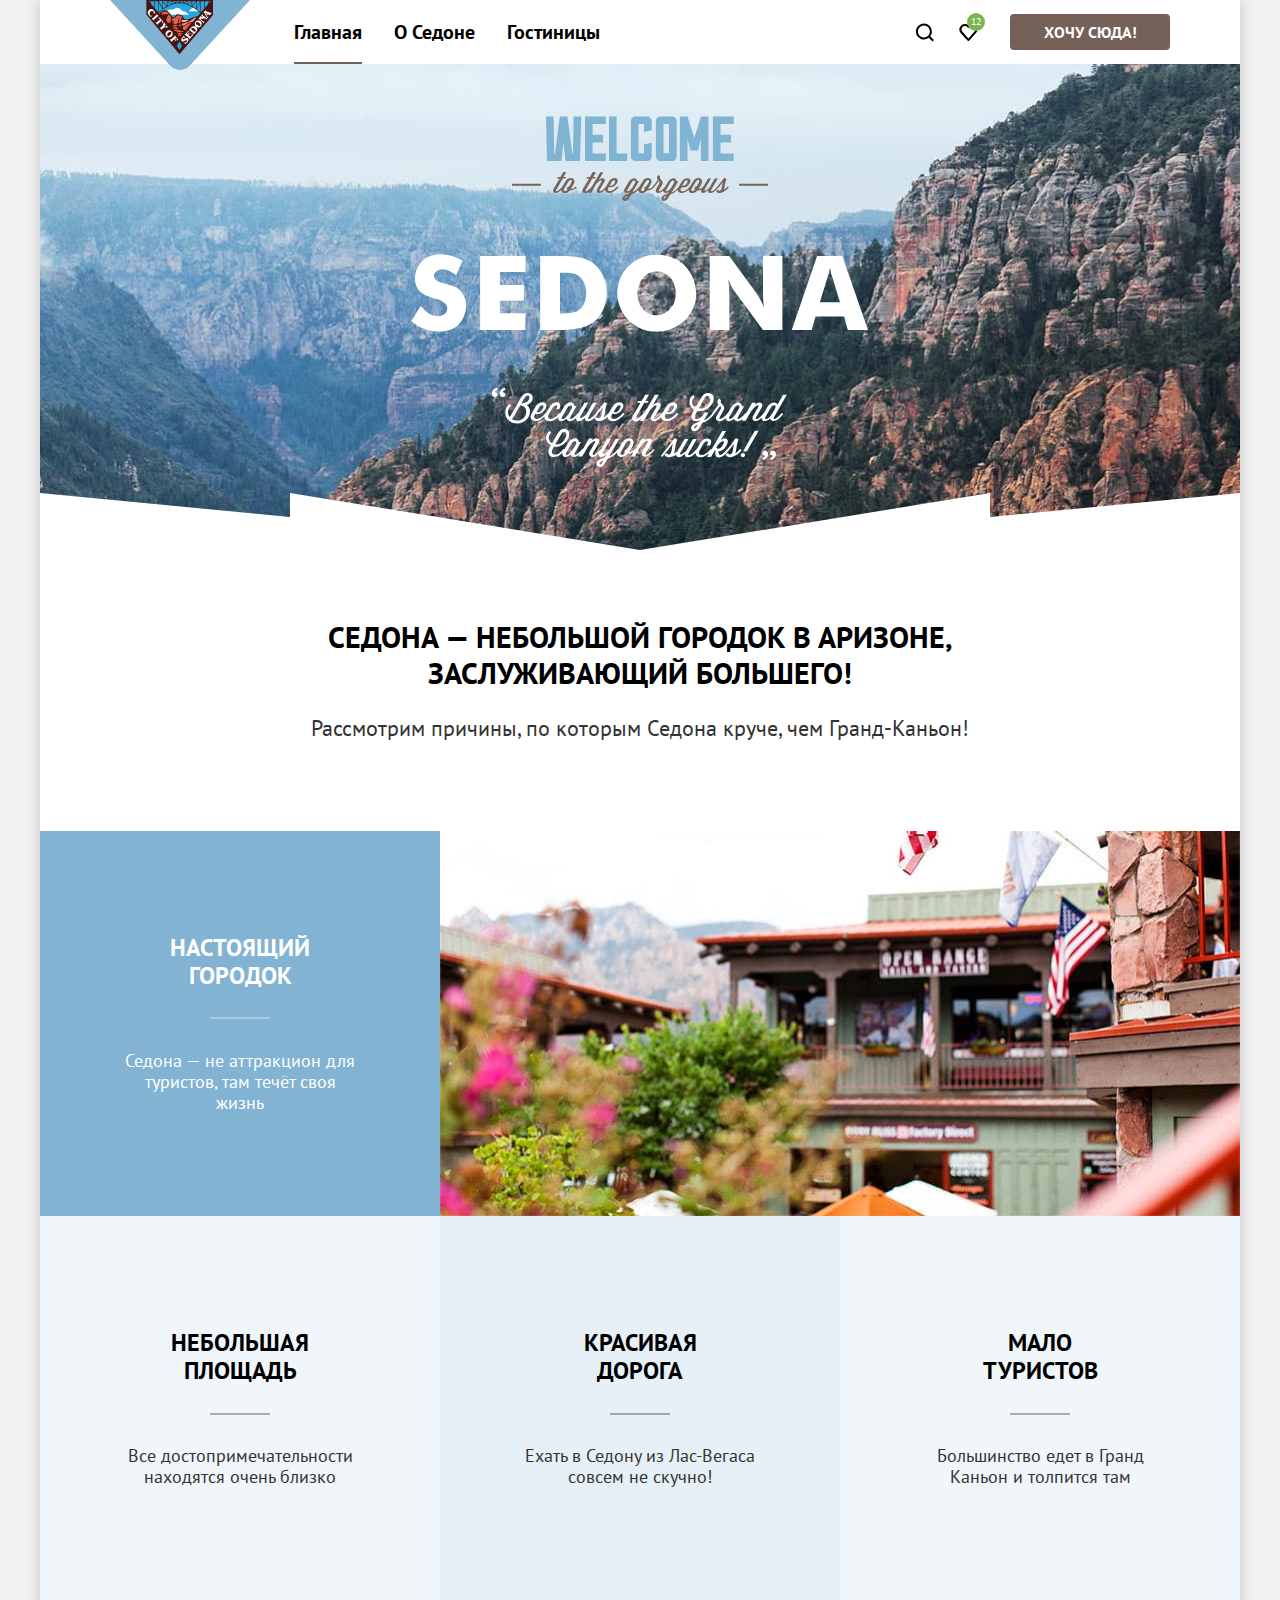
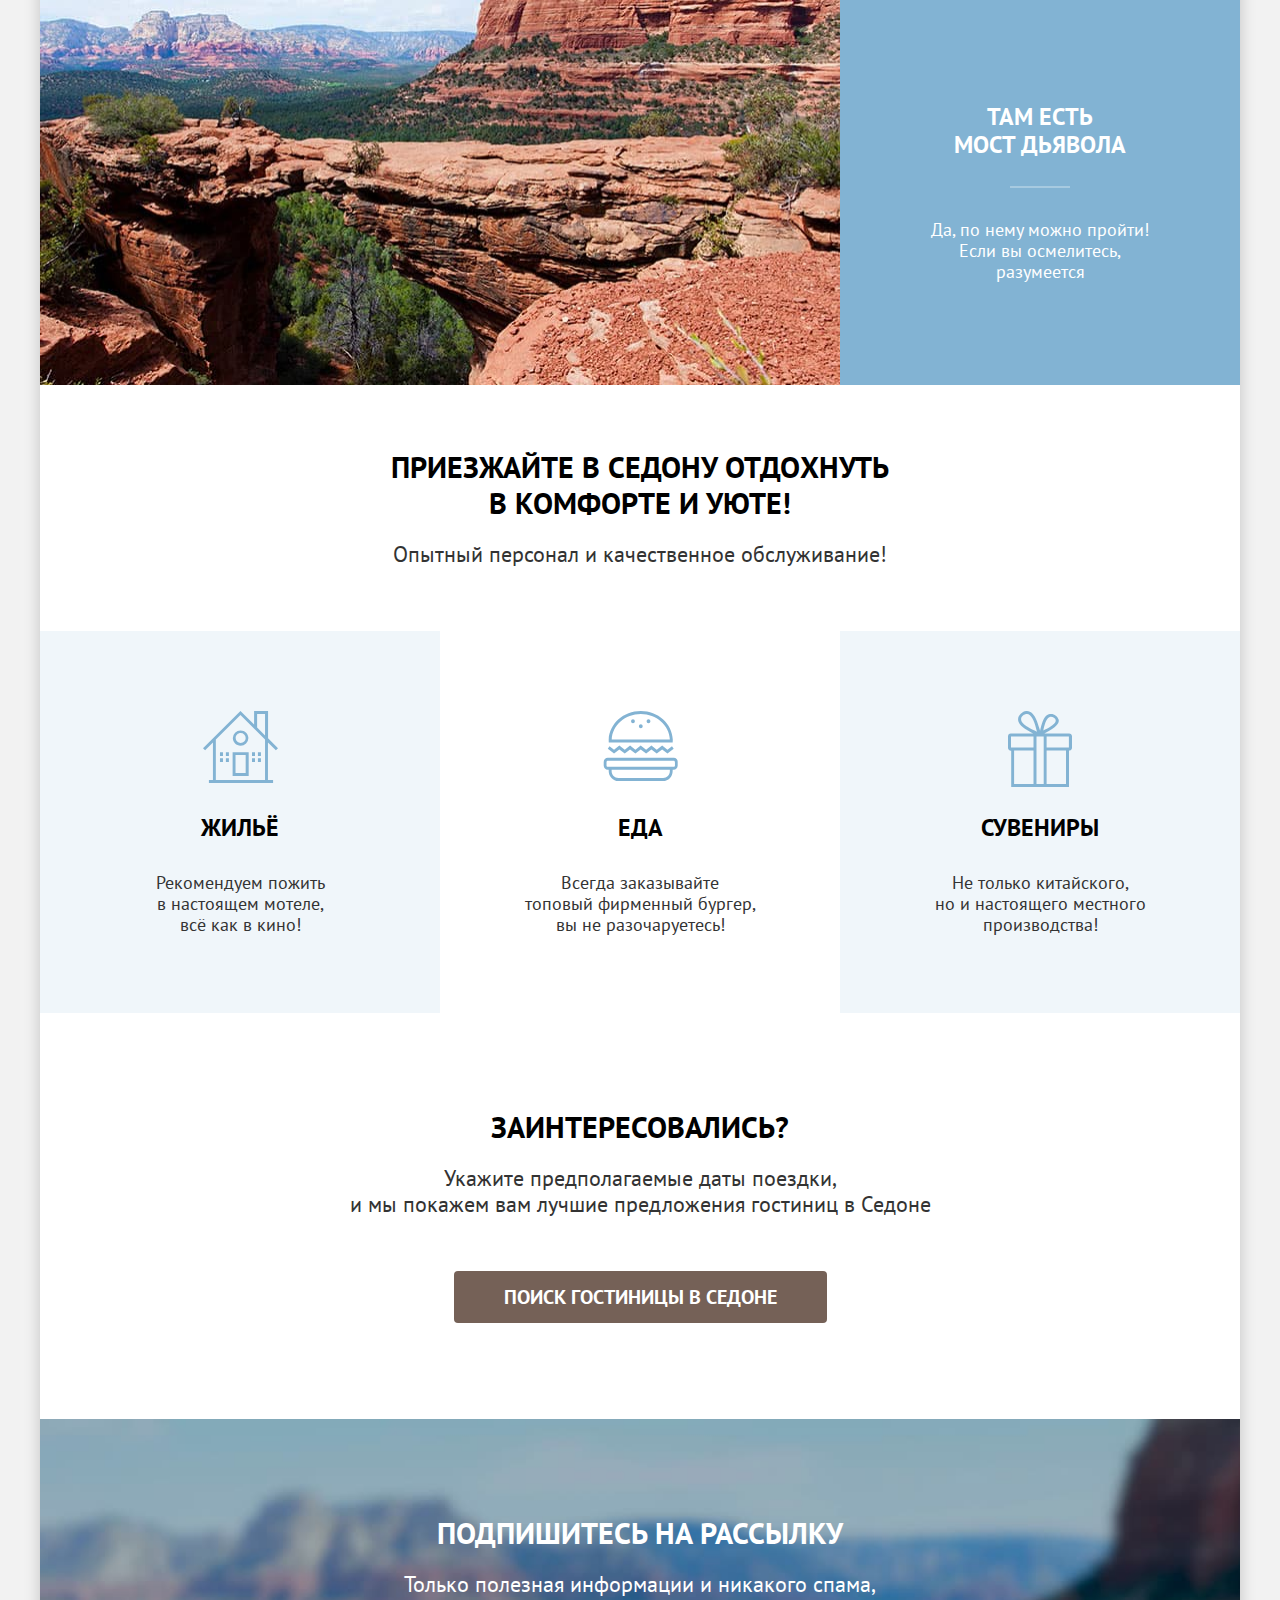
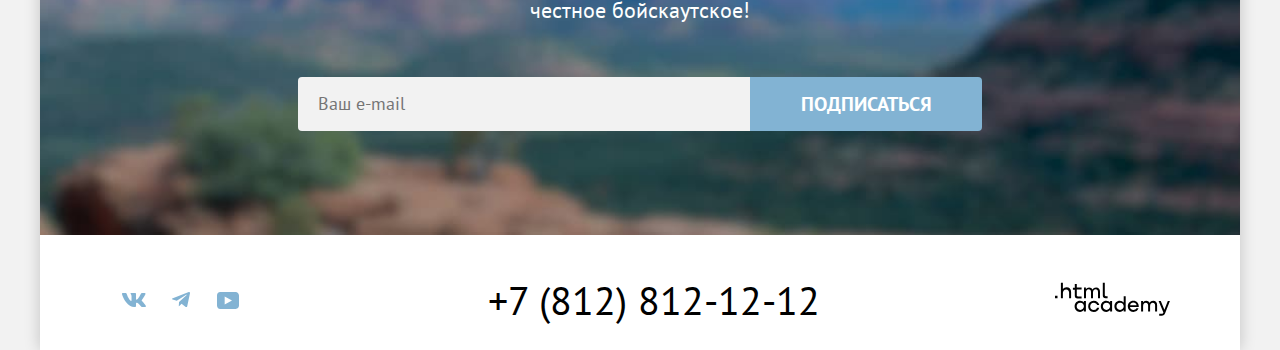
==== commit f6b161fb: "Форматирование по Кодгайду" ====
--- a/index.html
+++ b/index.html
@@ -44,12 +44,14 @@
         </ul>
       </nav>
     </header>
+
     <main class="main-index main-container" data-test="main">
       <section class="promo" data-test="hero">
         <h1 class="visually-hidden">Туристический городок Седона</h1>
         <img class="promo-img" src="images/welcome.svg" data-test="hero"
           alt="Welcome to the gorgeous Sedona. Because the Great Canyon sucks!">
       </section>
+
       <section class="advantages" data-test="advantages">
         <h2 class="visually-hidden">Преимущества Седоны</h2>
         <p class="section-title">Седона — небольшой городок в Аризоне,<br> заслуживающий большего!</p>
@@ -88,10 +90,12 @@
             </div>
           </li>
         </ul>
-
+      </section>
+
+      <section class="popular-advantages" data-test="service">
         <h2 class="visually-hidden">Популярное в городе</h2>
         <p class="section-title">Приезжайте в Седону отдохнуть<br> в комфорте и уюте!</p>
-        <p class="section-description popular-section-description">Опытный персонал и качественное обслуживание!</p>
+        <p class="section-description popular-section-description ">Опытный персонал и качественное обслуживание!</p>
 
         <ul class="advantages-list popular-advantages-list">
           <li class="popular-advantages-item">
@@ -108,30 +112,29 @@
           </li>
         </ul>
       </section>
+
       <section class="search" data-test="search">
         <h2 class="visually-hidden">Поиск гостиницы</h2>
         <p class="section-title">Заинтересовались?</p>
-        <p class="section-description search-section-description">Укажите предполагаемые даты поездки,<br> и мы покажем
-          вам лучшие предложения
-          гостиниц
-          в Седоне</p>
+        <p class="section-description search-section-description">Укажите предполагаемые даты поездки,<br> и мы покажем вам лучшие предложения гостиниц в Седоне</p>
         <a class="search-btn btn" href="#">Поиск гостиницы в Седоне</a>
       </section>
+
       <section class="subscription subscription-special" data-test="subscribe">
         <div class="subscription-wrapper">
           <h2 class="section-title">Подпишитесь на рассылку</h2>
-          <p class="section-description subscription-section-description">Только полезная информация и никакого спама,
-            честное бойскаутское!</p>
+          <p class="section-description subscription-section-description">Только полезная информации и никакого спама, честное бойскаутское!</p>
           <form class="subscription-form" action="https://echo.htmlacademy.ru/" method="post">
-            <label class="subscription-field">
+            <label class="subscription-field" for="email">
               <span class="visually-hidden">Ваш e-mail</span>
-              <input class="subscription-input" type="email" name="email" placeholder="Ваш e-mail">
+              <input class="subscription-input" type="email" id="email" name="email" placeholder="Ваш e-mail">
             </label>
             <button class="subscription-btn btn btn--light" type="submit">Подписаться</button>
           </form>
         </div>
       </section>
     </main>
+
     <footer class="page-footer" data-test="footer">
       <div class="page-footer-wrapper">
         <ul class="social-list">
@@ -179,6 +182,7 @@
         </a>
       </div>
     </footer>
+
     <div class="modal-container modal-container-close">
       <div class="modal">
         <div class="modal-search">
@@ -190,14 +194,12 @@
             <form class="search-form" action="https://echo.htmlacademy.ru/" method="post">
               <p class="field-group arrival-date">
                 <label class="form-label" for="date-in">Дата заезда:</label>
-                <input class="field" type="text" id="date-in" name="date-in" placeholder="Укажите дату"
-                  value="27 апреля 2020">
+                <input class="field" type="text" id="date-in" name="date-in" placeholder="Укажите дату" value="27 апреля 2020">
                 <span class="field-unvalid">Мы не можем отправить вас в прошлое.</span>
               </p>
               <p class="field-group departure-date">
                 <label class="form-label" for="date-out">Дата выезда:</label>
-                <input class="field" type="text" id="date-out" name="date-out" placeholder="Укажите дату"
-                  value="1 сентября 2023">
+                <input class="field" type="text" id="date-out" name="date-out" placeholder="Укажите дату" value="1 сентября 2023">
                 <span class="field-valid">На эти даты есть свободные номера. Пока есть.</span>
               </p>
               <div class="field-group-wrapper">
@@ -209,7 +211,8 @@
                     </button>
                     <input class="field" type="number" id="adults" name="adults" placeholder="2" min="1" max="4">
                     <button class="count-up" type="button">
-                      <span class="visually-hidden">Увеличить</span></button>
+                      <span class="visually-hidden">Увеличить</span>
+                    </button>
                   </span>
                 </p>
                 <p class="field-group childrens-count">
@@ -217,14 +220,12 @@
                     <label class="form-label" for="children">Дети:</label>
                     <span class="tooltip">
                       <button class="tooltip-toggle" type="button">
-                        <svg class="tooltip-icon" xmlns="http://www.w3.org/2000/svg" width="26" height="26" fill="none"
-                          viewBox="0 0 26 26">
+                        <svg class="tooltip-icon" xmlns="http://www.w3.org/2000/svg" width="26" height="26" fill="none" viewBox="0 0 26 26">
                           <circle cx="13" cy="13" r="13" fill="#83B3D3" />
                           <path fill="#fff" fill-rule="evenodd" d="M12 7h2v2h-2V7Zm2 12h-2v-9h2v9Z"
-                            clip-rule="evenodd" /></svg>
+                          clip-rule="evenodd" /></svg>
                       </button>
-                      <span class="tooltip-text">Укажите количество детей, которые будут с вами, возраст которых от 6 до
-                        18 лет. Дети до 6 лет размещаются бесплатно.</span>
+                      <span class="tooltip-text">Укажите количество детей, которые будут с вами, возраст которых от 6 до 18 лет. Дети до 6 лет размещаются бесплатно.</span>
                     </span>
                   </span>
                   <span class="counter">
@@ -244,6 +245,7 @@
         </div>
       </div>
     </div>
+    
   </body>
 
 </html>
--- a/styles/style.css
+++ b/styles/style.css
@@ -36,7 +36,6 @@
   box-shadow: 0 0 15px rgba(0, 0, 0, 0.2);
 }
 
-
 .visually-hidden {
   position: absolute;
 
@@ -45,19 +44,18 @@
   margin: -1px;
   padding: 0;
   border: 0;
-  clip: rect(0 0 0 0);
+  clip: rect(0, 0, 0, 0);
   overflow: hidden;
 }
 
-
-
-
 /*Header*/
 
 .page-header {
+  margin-bottom: 0;
+
   color: #000000;
+
   background-color: #ffffff;
-  margin-bottom: 0;
 }
 
 .navigation {
@@ -67,40 +65,45 @@
 }
 
 .logo {
+  position: absolute;
+
   display: block;
   margin-right: 28px;
-  position: absolute;
 }
 
 .navigation-list {
-  margin: 0;
-  padding: 0;
+  display: flex;
+  flex-wrap: wrap;
+
   width: 465px;
+  margin: 0;
+  margin-left: 168px;
+  padding: 0;
+
   list-style-type: none;
-  display: flex;
-  flex-wrap: wrap;
-  margin-left: 168px;
 }
 
 .navigation-link {
+  display: block;
+  padding: 20px 16px;
+
   font-family: inherit;
   font-size: 20px;
   font-weight: 700;
   line-height: 24px;
+  text-align: center;
   color: #000000;
+
   text-decoration: none;
-  text-align: center;
-  padding: 20px 16px;
-  display: block;
 }
 
 .navigation-item {
   position: relative;
 }
 
-
-
 .navigation-user {
+  display: flex;
+  flex-wrap: nowrap;
   width: 268px;
   margin: 0;
   margin-left: auto;
@@ -108,10 +111,10 @@
 }
 
 .navigation-user .navigation-link {
+  display: block;
   min-width: 44px;
   min-height: 64px;
   padding: 0;
-  display: block;
 }
 
 .navigation-user .navigation-item {
@@ -125,48 +128,59 @@
 }
 
 .navigation-user .navigation-item:nth-child(2) .navigation-link {
+  position: relative;
+
   background-image: url(../images/icons/icons-heart.svg);
   background-repeat: no-repeat;
   background-position: center;
-  position: relative;
 }
 
 .navigation-link-current::before {
   position: absolute;
-  bottom: 0;
-  height: 2px;
   left: 16px;
   right: 16px;
+  bottom: 0;
+
+  height: 2px;
+
   background-color: #756257;
   content: "";
 }
 
 .navigation-link-counter {
+  position: absolute;
+  top: 13px;
+  left: 21px;
+
+  padding: 4px;
+
   font-size: 10px;
+  font-weight: 400;
+  line-height: 10px;
   text-align: center;
-  line-height: 10px;
   color: #ffffff;
+
   background-color: #7DB54F;
   border-radius: 50%;
-  padding: 4px;
-  font-weight: 400;
-  position: absolute;
-  top: 13px;
-  left: 21px;
-}
+}
+
+/*Buttons*/
 
 .btn {
-  color: #ffffff;
-  background-color: #756157;
+  display: inline-block;
+  padding: 8px 50px;
+
+  font-family: inherit;
   text-transform: uppercase;
   text-align: center;
+  color: #ffffff;
+
+  background-color: #756157;
   text-decoration: none;
-  font-family: inherit;
-  padding: 8px 50px;
   border: none;
   border-radius: 4px;
+
   cursor: pointer;
-  display: inline-block;
 }
 
 .btn:hover,
@@ -176,8 +190,9 @@
 }
 
 .btn:active {
+  color: rgba(255, 255, 255, 0.30);
+
   background-color: #756157;
-  color: rgba(255, 255, 255, 0.30);
 }
 
 .btn:disabled {
@@ -191,8 +206,9 @@
 }
 
 .btn--light:active {
+  color: rgba(255, 255, 255, 0.30);
+
   background-color: #82B3D3;
-  color: rgba(255, 255, 255, 0.30);
 }
 
 .btn--chosen:hover,
@@ -202,19 +218,21 @@
 }
 
 .btn--chosen:active {
+  color: rgba(255, 255, 255, 0.30);
+
   background-color: #7DB54F;
-  color: rgba(255, 255, 255, 0.30);
 }
 
 .reset-btn:hover {
   color: rgba(255, 255, 255, 0.60);
+
   background-color: transparent;
 }
 
 .reset-btn:focus {
+  background-color: transparent;
   border-radius: 4px;
   outline: 3px solid #83B3D3;
-  background-color: transparent;
 }
 
 .reset-btn:focus:not(:focus-visible) {
@@ -225,26 +243,30 @@
   outline: 3px solid #83B3D3;
 }
 
-
 .reset-btn:active {
   color: rgba(255, 255, 255, 0.30);
+
   background-color: transparent;
   border: none;
 }
 
 .reset-btn:disabled {
   color: rgba(255, 255, 255, 0.10);
+
   background-color: transparent;
   border: none;
 }
 
 .navigation-btn {
+  width: 160px;
+  box-sizing: border-box;
+  margin-left: 20px;
+  padding: 8px;
+
   font-size: 16px;
   font-weight: 700;
   line-height: 20px;
   text-decoration: none;
-  margin-left: 20px;
-  padding: 8px 34px;
 }
 
 /*Promo*/
@@ -256,12 +278,13 @@
 }
 
 .promo {
+  margin-bottom: 69px;
+
   background-image: url("../images/background/divider.svg"), url("../images/background/promo.jpg");
   background-color: #65b0e1;
   background-size: 100% auto, cover;
   background-repeat: no-repeat;
   background-position: left bottom, left top;
-  margin-bottom: 69px;
 }
 
 .promo-img {
@@ -274,21 +297,23 @@
 /*Advantages*/
 
 .section-title {
+  margin: 0;
+  margin-bottom: 20px;
+
   font-size: 30px;
   font-weight: 700;
   line-height: 36px;
   color: #000000;
   text-transform: uppercase;
   text-align: center;
-  margin: 0;
-  margin-bottom: 20px;
 }
 
 .section-description {
+  margin: 0;
+
   text-align: center;
   font-size: 22px;
   line-height: 26px;
-  margin: 0;
 }
 
 .advantages .section-title {
@@ -300,35 +325,36 @@
 }
 
 .advantages-list {
+  display: flex;
+  flex-wrap: wrap;
+  margin: 0;
+  margin-bottom: 64px;
+  padding: 0;
+
   text-align: center;
+
   list-style-type: none;
-  margin: 0;
-  margin-bottom: 64px;
-  padding: 0;
-  display: flex;
-  flex-wrap: wrap;
 }
 
 .advantages-item {
   width: 400px;
-
 }
 
 .advantages-item-wrapper {
   padding: 103px 85px;
-
-}
-
+}
 
 .advantages-title {
+  position: relative;
+
+  margin: 0;
+  margin-bottom: 60px;
+
   font-size: 24px;
   font-weight: 700;
   line-height: 28px;
   text-transform: uppercase;
   color: #000000;
-  margin: 0;
-  margin-bottom: 60px;
-  position: relative;
 }
 
 .advantages-img {
@@ -351,33 +377,40 @@
 
 .advantages-item--accent .advantages-title::after {
   position: absolute;
-  content: "";
+  top: 83px;
+  left: 85px;
+
   width: 60px;
   height: 2px;
+
   background-color: rgba(255, 255, 255, 0.30);
-  top: 83px;
-  left: 85px;
+
+  content: "";
 }
 
 .advantages-item--accent {
   color: #ffffff;
+
   background-color: #82B3D3;
 }
 
 .advantages-item--regular {
+  flex-grow: 1;
   padding: 113px 85px;
   box-sizing: border-box;
-  flex-grow: 1;
 }
 
 .advantages-item--regular .advantages-title::after {
   position: absolute;
-  content: "";
+  top: 84px;
+  left: 85px;
+
   width: 60px;
   height: 2px;
+
   background-color: rgba(0, 0, 0, 0.30);
-  top: 84px;
-  left: 85px;
+
+  content: "";
 }
 
 .advantages-item--regular:nth-child(odd) {
@@ -404,9 +437,9 @@
 }
 
 .popular-advantages-item .advantages-title {
+  margin: 0;
+  margin-bottom: 30px;
   padding-top: 105px;
-  margin: 0;
-  margin-bottom: 30px;
 }
 
 .popular-advantages-item .advantages-description {
@@ -441,8 +474,9 @@
 .search {
   width: 592px;
   margin: 0 auto;
+  padding-bottom: 96px;
+
   text-align: center;
-  padding-bottom: 96px;
 }
 
 .search-section-description {
@@ -454,7 +488,6 @@
   font-weight: 700;
   line-height: 36px;
 }
-
 
 /*Subscription*/
 
@@ -470,49 +503,69 @@
 }
 
 .subscription .section-description {
+  margin-bottom: 54px;
   padding: 0 70px;
-  margin-bottom: 54px;
 }
 
 .subscription-form {
+  display: flex;
   text-align: center;
-  display: flex;
 }
 
 .subscription-input {
   width: 452px;
   padding: 12px 20px;
-  background-color: #F2F2F2;
-  border: none;
-  border-radius: 4px 0px 0px 4px;
   box-sizing: border-box;
+
   font-family: "PT Sans";
   font-size: 18px;
   line-height: 30px;
   color: #000000;
+
+  background-color: #F2F2F2;
+  border: none;
+  border-radius: 4px 0 0 4px;
 }
 
 .subscription-btn {
-  background-color: #82B3D3;
   width: 232px;
-  border: none;
-  border-radius: 0px 4px 4px 0px;
+
   font-size: 20px;
   font-weight: 700;
   line-height: 36px;
-}
-
+
+  background-color: #82B3D3;
+  border: none;
+  border-radius: 0 4px 4px 0;
+}
+
+/*Subscription Special*/
+
+.subscription-special {
+  background-image: url("../images/background/subscribe.jpg");
+  background-color: #65b0e1;
+  background-size: cover;
+  background-repeat: no-repeat;
+  background-position: left top;
+}
+
+.subscription-special .section-title {
+  color: #ffffff;
+}
+
+.subscription-special .section-description {
+  color: #ffffff;
+}
 
 /*Footer*/
 
 .page-footer-wrapper {
+  display: flex;
+  justify-content: space-between;
   width: 1060px;
   margin: 0 auto;
-  display: flex;
-  justify-content: space-between;
   padding-top: 45px;
   padding-bottom: 30px;
-
 }
 
 .page-footer {
@@ -520,19 +573,21 @@
 }
 
 .social-list {
+  display: flex;
+  flex-wrap: wrap;
+  width: 142px;
+  margin: 0;
+  padding: 0;
+
   list-style-type: none;
-  width: 142px;
-  margin: 0;
-  padding: 0;
-  flex-wrap: wrap;
-  display: flex;
 }
 
 .social-link {
+  position: relative;
+
+  display: block;
   min-width: 47px;
   min-height: 40px;
-  display: block;
-  position: relative;
 }
 
 .social-icon {
@@ -541,7 +596,9 @@
   right: 0;
   bottom: 0;
   left: 0;
+
   margin: auto;
+
   fill: #83B3D3;
 }
 
@@ -560,8 +617,9 @@
 }
 
 .page-footer a {
+  color: #000000;
+
   text-decoration: none;
-  color: #000000;
 }
 
 .contact {
@@ -618,13 +676,14 @@
 }
 
 .inner-wrapper {
+  padding-top: 35px;
+  padding-bottom: 70px;
+
   background-image: url("../images/background/filter.jpg");
   background-repeat: no-repeat;
   background-size: cover;
   background-color: #65b0e1;
   background-position: left top;
-  padding-top: 35px;
-  padding-bottom: 70px;
 }
 
 .inner-header {
@@ -634,28 +693,34 @@
 .inner-header-title {
   margin: 0;
   margin-bottom: 8px;
+
   font-size: 60px;
   font-weight: 700;
   line-height: 78px;
 }
 
 .breadcrumbs {
+  position: relative;
+
+  display: flex;
+  margin: 0;
+  margin-bottom: 40px;
+  padding: 0;
+
   list-style-type: none;
-  margin: 0;
-  padding: 0;
-  display: flex;
-  margin-bottom: 40px;
-  position: relative;
 }
 
 .breadcrumbs-item::after {
-  background-image: url(../images/icons/icons-arrow-right.svg);
-  position: absolute;
-  content: "";
+  position: absolute;
+  top: 5px;
+  left: 25px;
+
   width: 6px;
   height: 10px;
-  left: 25px;
-  top: 5px;
+
+  background-image: url(../images/icons/icons-arrow-right.svg);
+
+  content: "";
 }
 
 .breadcrumbs-item:last-child::after {
@@ -663,14 +728,16 @@
 }
 
 .breadcrumbs-link {
-  text-decoration: none;
-  color: inherit;
+  display: block;
+  min-width: 13px;
+  min-height: 15px;
+  margin-right: 29px;
+
   font-size: 16px;
   line-height: 21px;
-  min-width: 13px;
-  min-height: 15px;
-  display: block;
-  margin-right: 29px;
+  color: inherit;
+
+  text-decoration: none;
 }
 
 .breadcrumbs-link:hover {
@@ -708,20 +775,22 @@
 }
 
 .filter-group {
+  margin: 0;
+  padding: 0;
+
   border: none;
-  margin: 0;
-  padding: 0;
 }
 
 .filter-group-title {
-  color: #ffffff;
+  margin: 0;
+  margin-bottom: 32px;
+  padding: 0;
+
   font-size: 20px;
   font-weight: 700;
   line-height: 24px;
+  color: #ffffff;
   text-transform: capitalize;
-  margin: 0;
-  padding: 0;
-  margin-bottom: 32px;
 }
 
 .filter-infostructure {
@@ -738,6 +807,7 @@
 
 .control {
   position: relative;
+
   display: block;
   padding-left: 36px;
 }
@@ -746,14 +816,16 @@
   position: absolute;
   top: 2px;
   left: 0;
+
   width: 20px;
   height: 20px;
-  border-radius: 4px;
+
   background-color: #ffffff;
   border: none;
-}
-
-.control-input[type="radio"]+.control-mark {
+  border-radius: 4px;
+}
+
+.control-input[type="radio"] + .control-mark {
   border-radius: 50%;
 }
 
@@ -769,46 +841,54 @@
   opacity: 0.3;
 }
 
-.control-input[type="checkbox"]:checked+.control-mark::before {
-  position: absolute;
+.control-input[type="checkbox"]:checked + .control-mark::before {
+  position: absolute;
+  bottom: 0;
+
   background-image: url(../images/icons/control-checkbox.svg);
   background-repeat: no-repeat;
   background-position: center;
   width: 20px;
   height: 20px;
-  bottom: 0px;
+
   content: ""
 }
 
-.control-input[type="radio"]:checked+.control-mark::before {
+.control-input[type="radio"]:checked + .control-mark::before {
   position: absolute;
   top: 5px;
   left: 5px;
+
   width: 10px;
   height: 10px;
+
   background-color: #3F5E72;
   border-radius: 50%;
+
   content: "";
 }
 
 .range-wrapper-inputs {
+  position: relative;
+
+  display: flex;
+  justify-content: space-between;
   margin-bottom: 43px;
-  display: flex;
-  justify-content: space-between;
-  position: relative;
 }
 
 .range-input {
-  color: #000000;
-  background-color: #F2F2F2;
+  display: block;
+  width: 143px;
   padding: 12px 20px;
-  width: 143px;
-  display: block;
   box-sizing: border-box;
+
   font-family: "PT Sans";
   font-size: 18px;
   font-weight: 700;
   line-height: 24px;
+  color: #000000;
+
+  background-color: #F2F2F2;
   border: none;
   appearance: textfield;
 }
@@ -822,11 +902,13 @@
 }
 
 .range-title {
-  display: block;
-  margin: 0;
-  padding: 0;
   position: absolute;
   top: 15px;
+
+  display: block;
+  margin: 0;
+  padding: 0;
+
   opacity: 0.3;
 }
 
@@ -840,28 +922,31 @@
 
 .range-input::-webkit-outer-spin-button,
 .range-input::-webkit-inner-spin-button {
+  margin: 0;
+
   appearance: none;
-  margin: 0;
 }
 
 .range-input-min {
-  border-radius: 4px 0px 0px 4px;
+  border-radius: 4px 0 0 4px;
 }
 
 .range-input-max {
-  border-radius: 0px 4px 4px 0px;
+  border-radius: 0 4px 4px 0;
 }
 
 .range-scale {
   position: relative;
   height: 4px;
+  margin-bottom: 0;
+
   background-color: rgba(255, 255, 255, 0.3);
-  margin-bottom: 0;
 }
 
 .range-bar {
   position: absolute;
   height: 4px;
+
   background-color: rgba(255, 255, 255, 1);
 }
 
@@ -869,9 +954,11 @@
   position: absolute;
   width: 20px;
   height: 20px;
+
   background: #ffffff;
+  border: none;
   border-radius: 5px;
-  border: none;
+
   cursor: pointer;
 }
 
@@ -897,12 +984,14 @@
 }
 
 .filter-list {
-  list-style-type: none;
-  color: #ffffff;
+  margin: 0;
+  padding: 0;
+
   font-size: 18px;
   line-height: 23px;
-  margin: 0;
-  padding: 0;
+  color: #ffffff;
+
+  list-style-type: none;
 }
 
 .filter-item {
@@ -914,63 +1003,72 @@
 }
 
 .filter-btns {
+  display: flex;
+  flex-direction: column;
   margin-left: 70px;
-  display: flex;
-  flex-direction: column;
 }
 
 .submit-btn {
-  background-color: #82B3D3;
   display: block;
   margin-top: 56px;
   margin-bottom: 32px;
-  border: none;
+
   font-family: "PT Sans", sans-serif;
   font-size: 16px;
   font-weight: 700;
   line-height: 20px;
   text-transform: uppercase;
+
+  background-color: #82B3D3;
+  border: none;
 }
 
 .reset-btn {
+  display: block;
+
   font-family: "PT Sans", sans-serif;
-  background-color: transparent;
-  display: block;
-  border: none;
   font-size: 16px;
   font-weight: 700;
   line-height: 20px;
   text-transform: uppercase;
+
+  background-color: transparent;
+  border: none;
 }
 
 .catalog-sort {
   display: flex;
+  align-items: center;
+  margin-bottom: 38px;
   padding-top: 50px;
-  margin-bottom: 38px;
-  align-items: center;
 }
 
 .catalog-title {
   margin: 0;
-  padding: 0;
   margin-right: auto;
+  padding: 0;
 }
 
 .catalog-select-control {
+  width: 292px;
+  padding: 13px 20px;
+
+  font-family: inherit;
   font-size: 18px;
   line-height: 21px;
   color: #333333;
+
   background-color: #ffffff;
-  font-family: inherit;
-  width: 292px;
-  padding: 13px 20px;
-  border: 2px solid #E5E5E5;
-  border-radius: 4px;
-  appearance: none;
-  cursor: pointer;
   background-image: url(../images/icons/icons-arrow-down.svg);
   background-repeat: no-repeat;
   background-position: 254px;
+
+
+  border: 2px solid #E5E5E5;
+  border-radius: 4px;
+
+  appearance: none;
+  cursor: pointer;
 }
 
 .catalog-select-control:hover {
@@ -985,14 +1083,14 @@
   outline: 2px solid rgba(0, 0, 0, 0.30);
 }
 
-
 .catalog-view {
+  display: flex;
+  width: 160px;
+  margin: 0;
+  margin-left: 70px;
+  padding: 0;
+
   list-style-type: none;
-  margin: 0;
-  margin-left: 70px;
-  padding: 0;
-  width: 160px;
-  display: flex;
 }
 
 .catalog-view-item {
@@ -1007,8 +1105,10 @@
   display: block;
   min-width: 47px;
   min-height: 45px;
+
+  border: 2px solid #E5E5E5;
   border-radius: 4px;
-  border: 2px solid #E5E5E5;
+
   cursor: pointer;
 }
 
@@ -1055,65 +1155,70 @@
 }
 
 .catalog-list {
-  list-style-type: none;
-  margin: 0;
-  padding: 0;
   display: grid;
   grid-template-columns: repeat(3, 340px);
   row-gap: 18px;
   column-gap: 20px;
+  margin: 0;
   margin-bottom: 78px;
+  padding: 0;
+
+  list-style-type: none;
 }
 
 /*Card*/
+
 .card {
-  border-radius: 4px;
-  border: 1px solid #E6E6E6;
-  padding: 20px;
   display: grid;
   grid-template-columns: 140px 140px;
   grid-template-rows: auto auto auto 36px 37px;
   row-gap: 16px;
   column-gap: 20px;
   align-content: start;
-
+  padding: 20px;
+
+  border: 1px solid #E6E6E6;
+  border-radius: 4px;
 }
 
 .card-link {
-  text-decoration: none;
-  color: #000000;
+  grid-column: 1/-1;
+
   font-size: 20px;
   font-weight: 700;
   line-height: 28px;
+  color: #000000;
+
+  text-decoration: none;
+}
+
+.card-img {
+  display: block;
+  object-fit: contain;
+}
+
+.card-title {
+  margin: 0;
+  padding: 0;
+}
+
+.card-description {
   grid-column: 1/-1;
-}
-
-.card-img {
-  display: block;
-  object-fit: contain;
-}
-
-.card-title {
-  margin: 0;
-  padding: 0;
-}
-
-.card-description {
-  margin: 0;
-  padding: 0;
-  grid-column: 1/-1;
   display: flex;
   justify-content: space-between;
+  margin: 0;
+  padding: 0;
 }
 
 .card .btn {
+  display: block;
+  padding: 0;
+  padding-top: 8px;
+
   font-family: "PT Sans";
   font-size: 16px;
   font-weight: 700;
   line-height: 20px;
-  display: block;
-  padding: 0;
-  padding-top: 8px;
 }
 
 .card-btn-favorite {
@@ -1126,48 +1231,55 @@
 
 .star {
   display: block;
+  align-self: center;
+  width: 18px;
+  height: 17px;
+  padding-right: 16px;
+
   background-image: url(../images/icons/icons-star.svg);
   background-position: center;
-  height: 17px;
-  width: 18px;
-  padding-right: 16px;
-  align-self: center;
 }
 
 .star-four {
   width: 72px;
+
   background-repeat: space;
 }
 
 .star-three {
   width: 54px;
+
   background-repeat: space;
 }
 
 .star-two {
   width: 26px;
+
   background-repeat: space;
 }
 
 .card-rate {
+  margin: 0;
+  padding: 8px 21px;
+
   font-size: 16px;
   font-weight: 400;
   line-height: 20px;
   text-transform: uppercase;
+
   background-color: #F2F2F2;
-  padding: 8px 21px 8px 21px;
-  margin: 0;
   border-radius: 4px;
 }
 
 /*Pagination*/
 
 .pagination {
+  display: flex;
+  margin: 0;
+  margin-bottom: 60px;
+  padding: 0;
+
   list-style-type: none;
-  margin: 0;
-  padding: 0;
-  display: flex;
-  margin-bottom: 60px;
 }
 
 .pagination-item:not(:last-child) {
@@ -1175,20 +1287,23 @@
 }
 
 .pagination-link {
-  text-decoration: none;
-  color: #ffffff;
-  background-color: #82B3D3;
+  display: block;
+  width: 60px;
+  height: 60px;
+  box-sizing: border-box;
+  padding-top: 12px;
+
   font-size: 20px;
   font-weight: 700;
   line-height: 36px;
   text-transform: uppercase;
-  display: block;
-  box-sizing: border-box;
-  width: 60px;
-  height: 60px;
+  color: #ffffff;
+  text-decoration: none;
+  text-align: center;
+
+  background-color: #82B3D3;
   border-radius: 4px;
-  text-align: center;
-  padding-top: 12px;
+
   cursor: pointer;
 }
 
@@ -1198,18 +1313,18 @@
 }
 
 .pagination-link:hover {
+  background-color: #68A2CA;
   border: 1px solid #82B3D3;
+}
+
+.pagination-link:focus {
   background-color: #68A2CA;
-}
-
-.pagination-link:focus {
   outline: 1px solid #82B3D3;
-  background-color: #68A2CA;
 }
 
 .pagination-link:active {
+  color: rgba(255, 255, 255, 0.30);
   background-color: #82B3D3;
-  color: rgba(255, 255, 255, 0.30);
 }
 
 .pagination-link-current,
@@ -1225,28 +1340,9 @@
 .pagination-link-more:hover,
 .pagination-link-more:focus,
 .pagination-link-more:active {
+  background-color: #ffffff;
   border: none;
-  background-color: #ffffff;
   outline: none;
-}
-
-
-/*Subscription Special*/
-
-.subscription-special {
-  background-image: url("../images/background/subscribe.jpg");
-  background-color: #65b0e1;
-  background-size: cover;
-  background-repeat: no-repeat;
-  background-position: left top;
-}
-
-.subscription-special .section-title {
-  color: #ffffff;
-}
-
-.subscription-special .section-description {
-  color: #ffffff;
 }
 
 /* Modal */
@@ -1255,9 +1351,11 @@
   position: fixed;
   top: 0;
   left: 0;
+
   display: flex;
   width: 100%;
   height: 100%;
+
   background-color: rgba(242, 242, 242, 0.80);
 }
 
@@ -1267,42 +1365,52 @@
 
 .modal {
   position: relative;
+
   margin: auto;
   padding: 63px 70px;
   padding-bottom: 70px;
+
   background-color: #ffffff;
   border-radius: 30px;
-  box-shadow: 0px 25px 50px 0px rgba(0, 0, 0, 0.15)
+  box-shadow: 0 25px 50px 0 rgba(0, 0, 0, 0.15)
 }
 
 .modal-search {
   position: relative;
+
   width: 577px;
 }
 
 .modal-close-button {
   position: absolute;
-  content: "";
-  padding: 0;
   top: 0;
   right: -19px;
+
   width: 52px;
   height: 52px;
+  padding: 0;
+
+  background-color: #F2F2F2;
+  border: none;
   border-radius: 50%;
-  border: none;
-  background-color: #F2F2F2;
+
   cursor: pointer;
+
+  content: "";
 }
 
 .modal-close-button::before,
 .modal-close-button::after {
   position: absolute;
-  content: "";
+  top: 24px;
+  left: 17px;
+
   width: 17px;
   height: 2px;
+
   background-color: #000000;
-  top: 24px;
-  left: 17px;
+
+  content: "";
 }
 
 .modal-close-button::before {
@@ -1328,8 +1436,8 @@
 }
 
 .modal-title {
+  margin-bottom: 61px;
   text-align: start;
-  margin-bottom: 61px;
 }
 
 .search-form {
@@ -1346,16 +1454,18 @@
 }
 
 .form-label {
+  position: relative;
+
+  display: block;
+  margin: 0;
+  padding: 0;
+  align-self: center;
+
   font-family: "PT Sans";
   font-size: 20px;
   font-weight: 700;
   line-height: 24px;
   text-transform: capitalize;
-  align-self: center;
-  margin: 0;
-  padding: 0;
-  position: relative;
-  display: block;
 }
 
 .field-group {
@@ -1365,23 +1475,26 @@
 }
 
 .field {
-  background-color: #F2F2F2;
   margin: 0;
   padding: 12px 20px;
   box-sizing: border-box;
+
   font-family: "PT Sans";
   font-size: 18px;
   font-weight: 700;
   line-height: 24px;
+  color: #000000;
+
+  background-color: #F2F2F2;
   border: none;
   border-radius: 4px;
-  color: #000000;
 }
 
 .field[type="number"]::-webkit-outer-spin-button,
 .field[type="number"]::-webkit-inner-spin-button {
+  margin: 0;
+
   appearance: none;
-  margin: 0;
 }
 
 .field[type="text"]::placeholder {
@@ -1411,70 +1524,86 @@
 }
 
 .modal-btn {
-  border-radius: 10px;
-  background: #83B3D3;
   padding: 40px;
   padding-top: 24px;
+
+  font-size: 20px;
+  font-weight: 700;
+  line-height: 24px;
+  text-transform: uppercase;
+
+  background: #83B3D3;
+  border-radius: 10px;
 }
 
 .arrival-date {
+  position: relative;
+
   display: grid;
   grid-template-columns: 137px 440px;
-  position: relative;
 }
 
 .arrival-date::before {
-  content: "";
+  position: absolute;
+  top: 15px;
+  right: 20px;
+
+  width: 20px;
+  height: 20px;
+
   background-image: url(../images/icons/icons-calendar.svg);
   background-repeat: no-repeat;
   background-position: center;
-  position: absolute;
-  width: 20px;
-  height: 20px;
-  top: 15px;
-  right: 20px;
   opacity: 0.3;
+
+  content: "";
 }
 
 .field-unvalid {
-  color: #FF5757;
+  width: 280px;
+  padding-left: 156px;
+  padding-top: 5px;
+
   font-family: "PT Sans";
   font-size: 16px;
   font-weight: 400;
   line-height: 21px;
-  width: 280px;
-  padding-left: 156px;
-  padding-top: 5px;
+  color: #FF5757;
 }
 
 .departure-date {
+  position: relative;
+
   display: grid;
   grid-template-columns: 137px 440px;
-  position: relative;
 }
 
 .departure-date::before {
-  content: "";
+  position: absolute;
+  top: 15px;
+  right: 20px;
+
+  width: 20px;
+  height: 20px;
+
   background-image: url(../images/icons/icons-calendar.svg);
   background-repeat: no-repeat;
   background-position: center;
-  position: absolute;
-  width: 20px;
-  height: 20px;
-  top: 15px;
-  right: 20px;
   opacity: 0.3;
+
+  content: "";
 }
 
 .field-valid {
-  color: #333333;
+  width: 331px;
+  padding-top: 5px;
+  padding-left: 156px;
+
   font-family: "PT Sans";
   font-size: 16px;
   font-weight: 400;
   line-height: 21px;
-  width: 331px;
-  padding-left: 156px;
-  padding-top: 5px;
+  color: #333333;
 }
 
 .adults-count {
@@ -1484,10 +1613,11 @@
 }
 
 .childrens-count {
+  position: relative;
+
   grid-column: 3/4;
   display: flex;
   justify-content: space-between;
-  position: relative;
   padding: 0;
 }
 
@@ -1497,28 +1627,37 @@
 
 .count-down {
   position: absolute;
-  width: 14px;
-  height: 14px;
+  top: 17px;
+  left: 9px;
+
+  width: 20px;
+  height: 20px;
+  padding: 2px;
+  box-sizing: border-box;
+
   background-image: url(../images/icons/icons-minus.svg);
   background-repeat: no-repeat;
   background-position: center;
-  top: 19px;
-  left: 9px;
+  border: none;
+
   cursor: pointer;
-  border: none;
 }
 
 .count-up {
   position: absolute;
-  width: 14px;
-  height: 14px;
+  top: 17px;
+  right: 13px;
+
+  width: 20px;
+  height: 20px;
+
+
   background-image: url(../images/icons/icons-plus.svg);
   background-repeat: no-repeat;
   background-position: center;
-  top: 19px;
-  right: 13px;
+  border: none;
+
   cursor: pointer;
-  border: none;
 }
 
 .count-down:focus,
@@ -1529,51 +1668,59 @@
 
 .tooltip {
   position: absolute;
+  left: 60px;
+  bottom: 5px;
+
   width: 20px;
   height: 20px;
-  bottom: 5px;
-  left: 60px;
 }
 
 .tooltip-toggle {
+  position: relative;
+
+  display: block;
+  margin: 0;
+  padding: 0;
+
+  background-color: transparent;
   border: none;
-  background-color: transparent;
-  padding: 0;
-  margin: 0;
-  display: block;
-  position: relative;
 }
 
 .tooltip-text {
+  position: absolute;
+  top: 43px;
+  left: -116px;
+
+  display: none;
+  width: 256px;
+  box-sizing: border-box;
+  padding: 15px 18px 25px 22px;
+
   font-family: "PT Sans";
   font-size: 16px;
-  font-style: normal;
   font-weight: 400;
   line-height: 20px;
+  text-transform: none;
   color: #ffffff;
-  padding: 15px 18px 25px 22px;
+
   background-color: #333333;
   border-radius: 10px;
-  box-shadow: 0px 15px 30px 0px rgba(0, 0, 0, 0.30);
-  width: 256px;
-  position: absolute;
-  top: 43px;
-  left: -116px;
-  text-transform: none;
-  box-sizing: border-box;
-  display: none;
+  box-shadow: 0 15px 30px 0 rgba(0, 0, 0, 0.30);
 }
 
 .tooltip-text::before {
   position: absolute;
-  content: "";
+  top: -9px;
+  left: 118px;
+
+  width: 19px;
+  height: 9px;
+
   background-image: url(../images/icons/icon-triangle.svg);
   background-repeat: no-repeat;
   background-position: center;
-  width: 19px;
-  height: 9px;
-  top: -9px;
-  left: 118px;
+
+  content: "";
 }
 
 .tooltip-toggle:hover+.tooltip-text,
